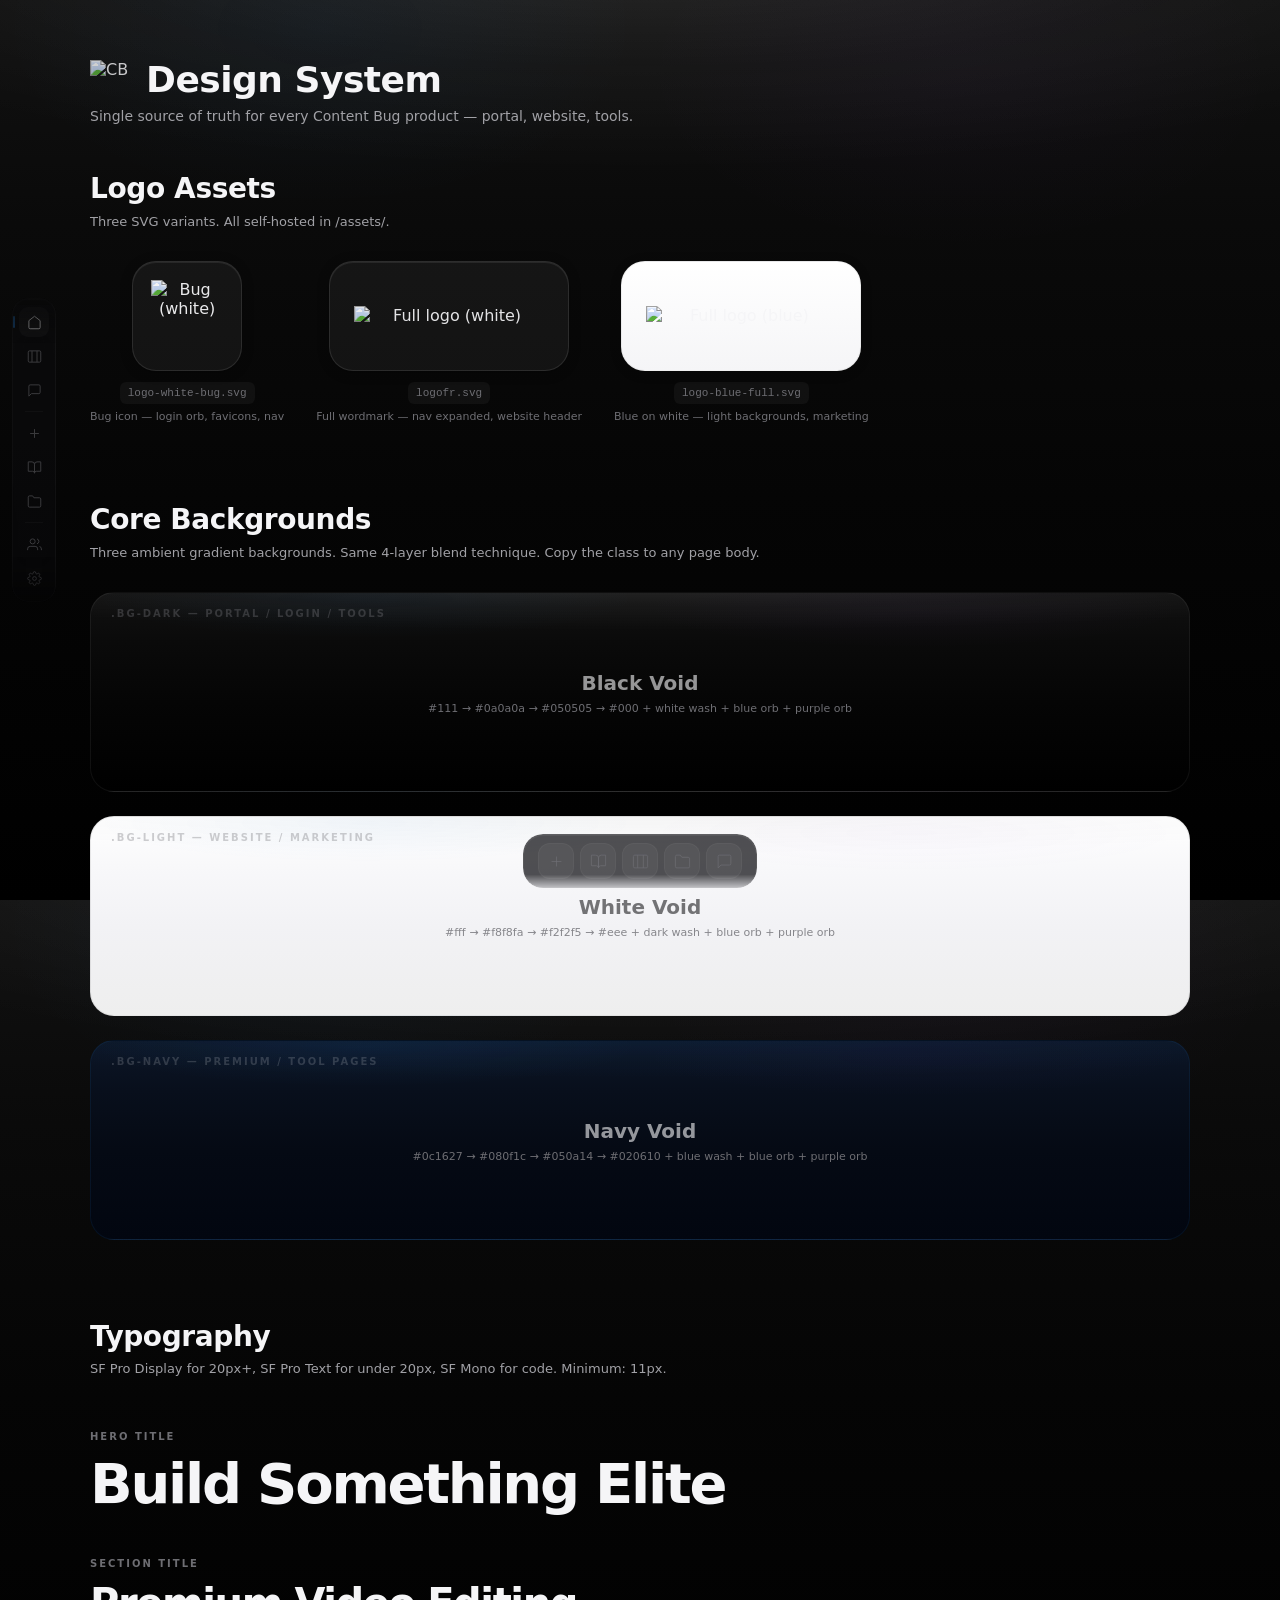
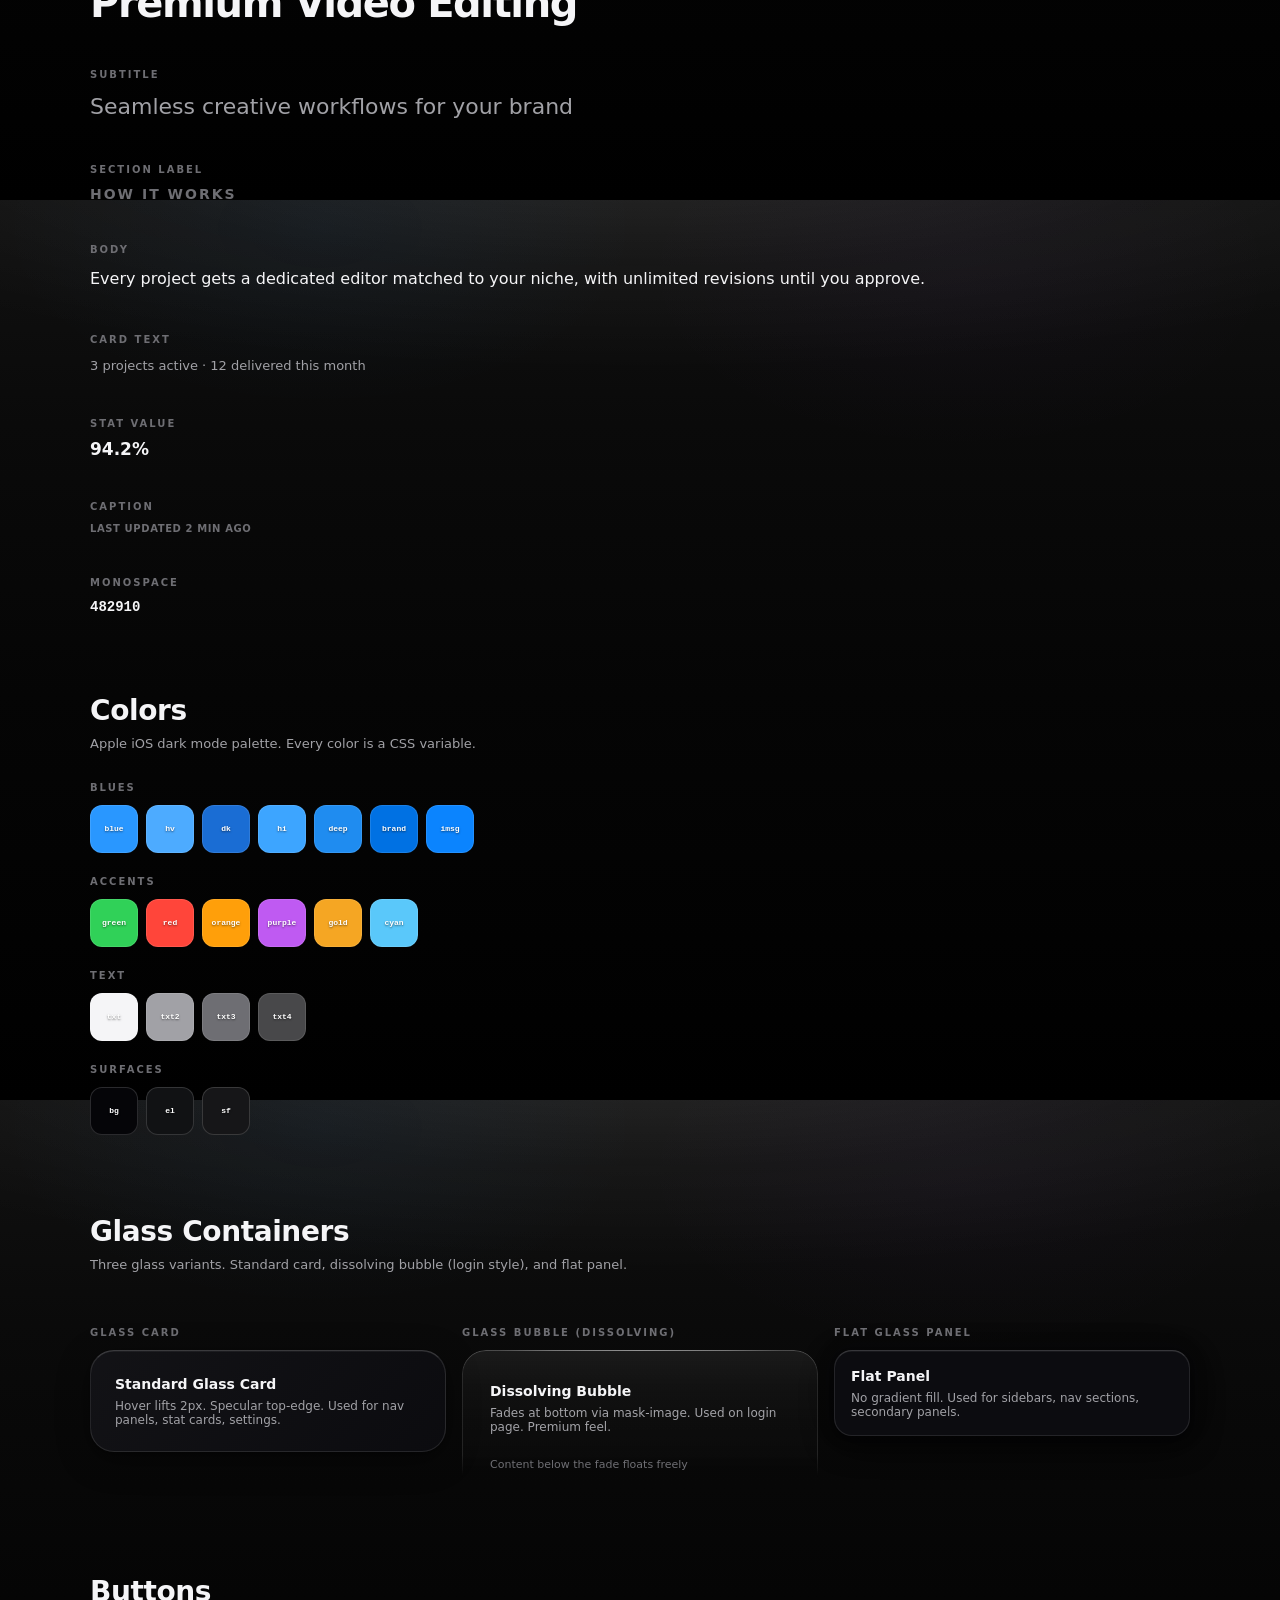
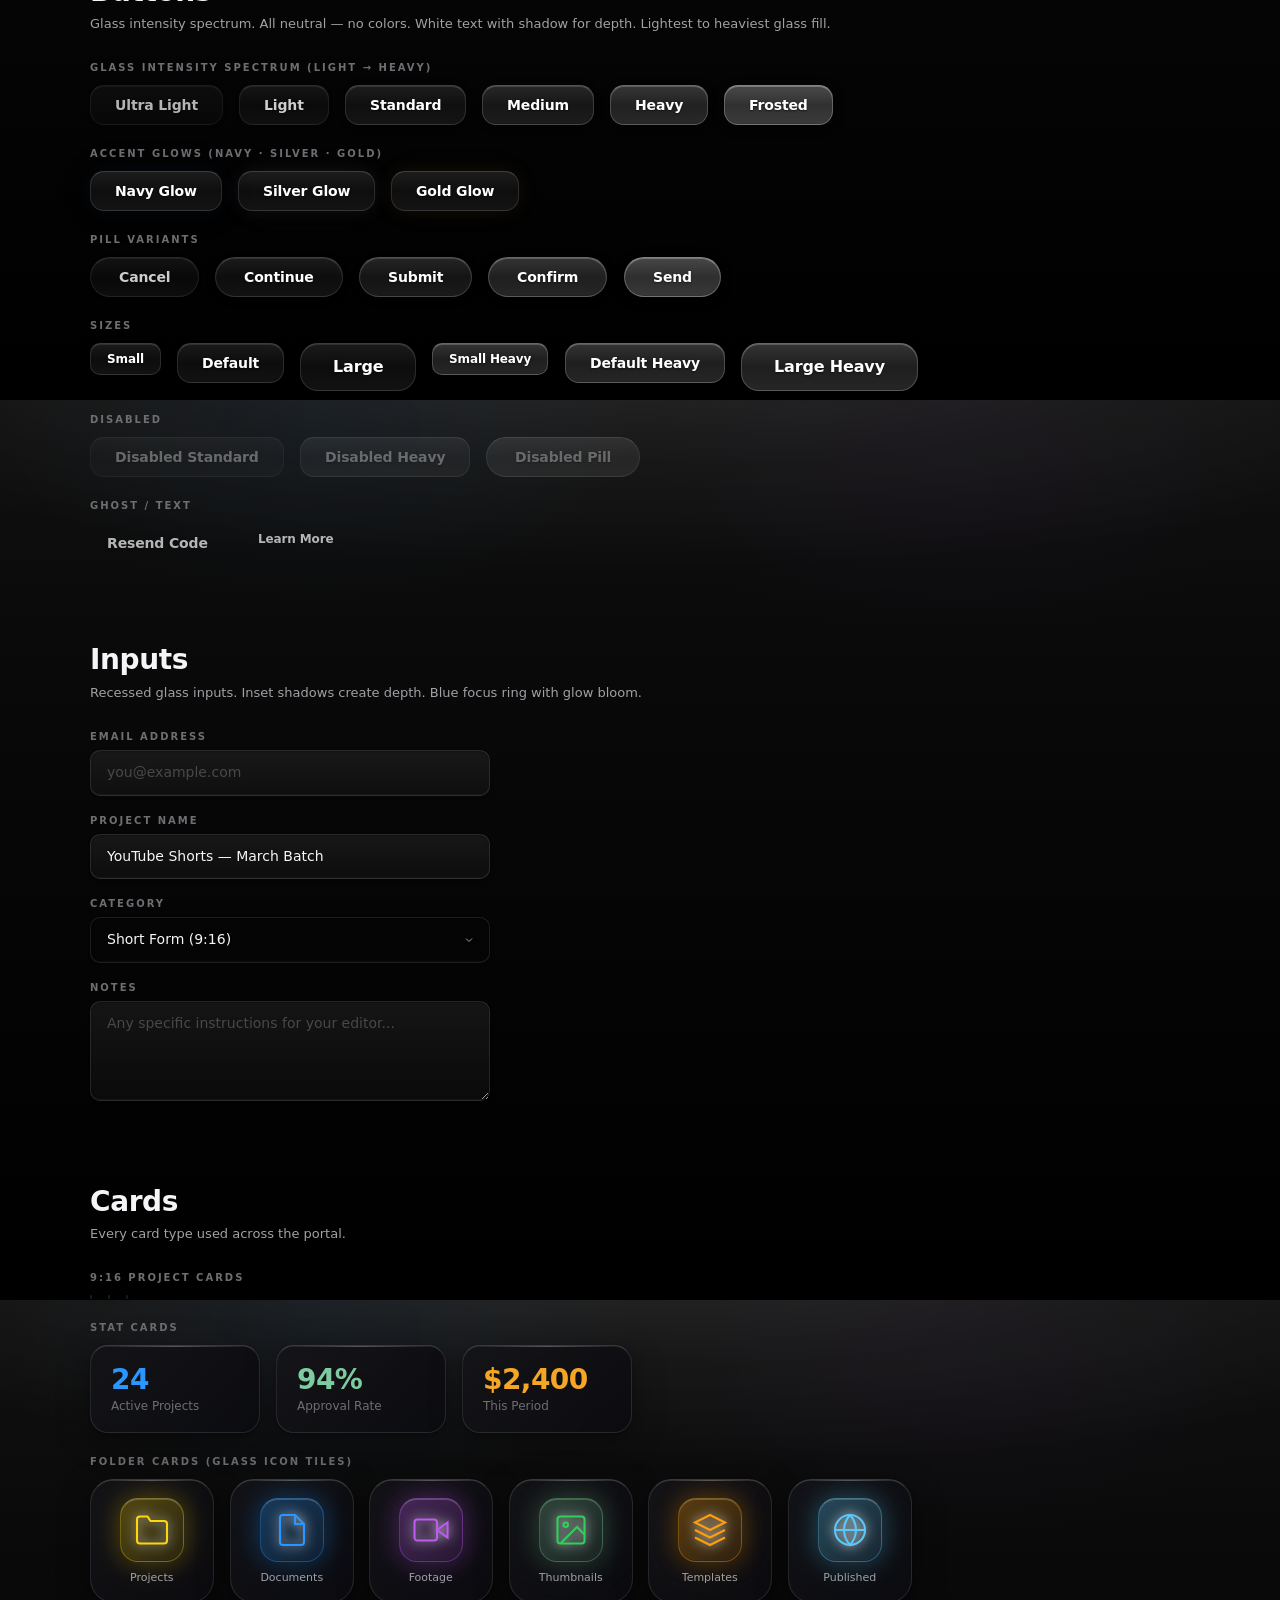
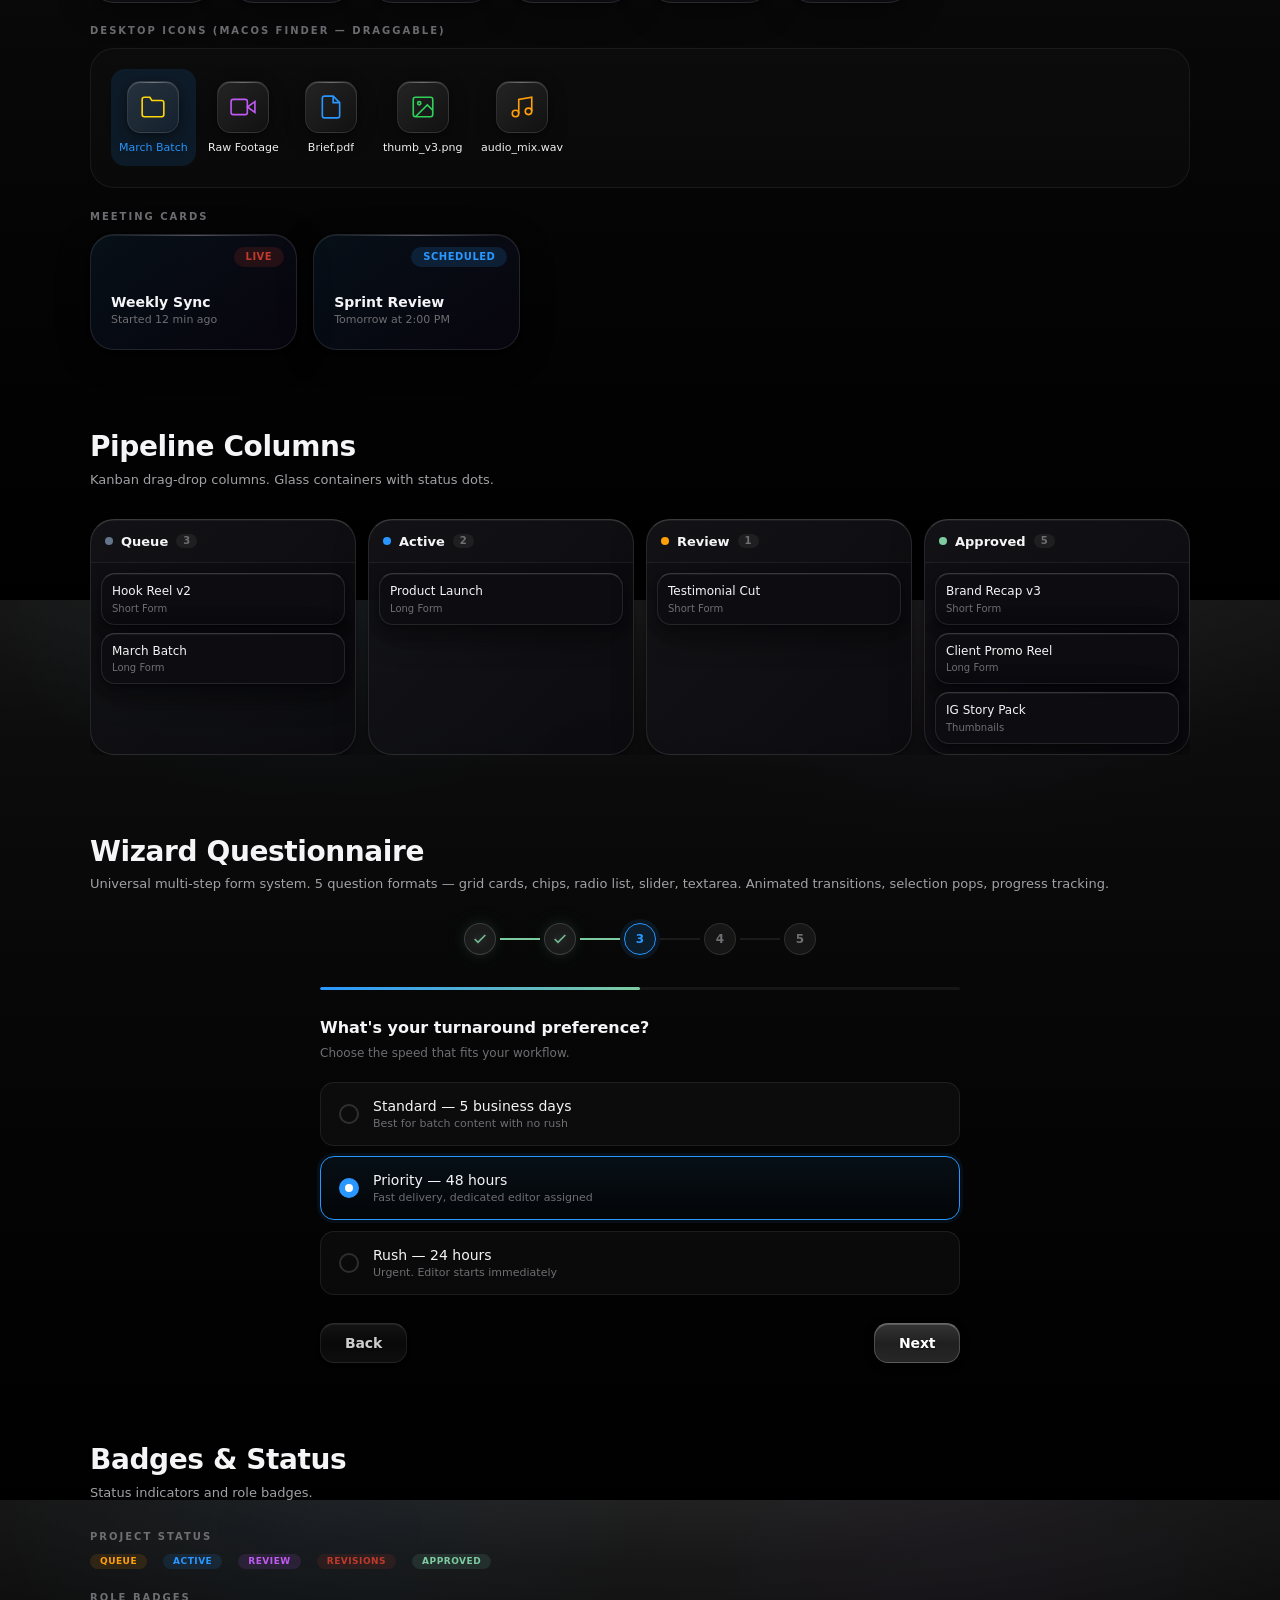
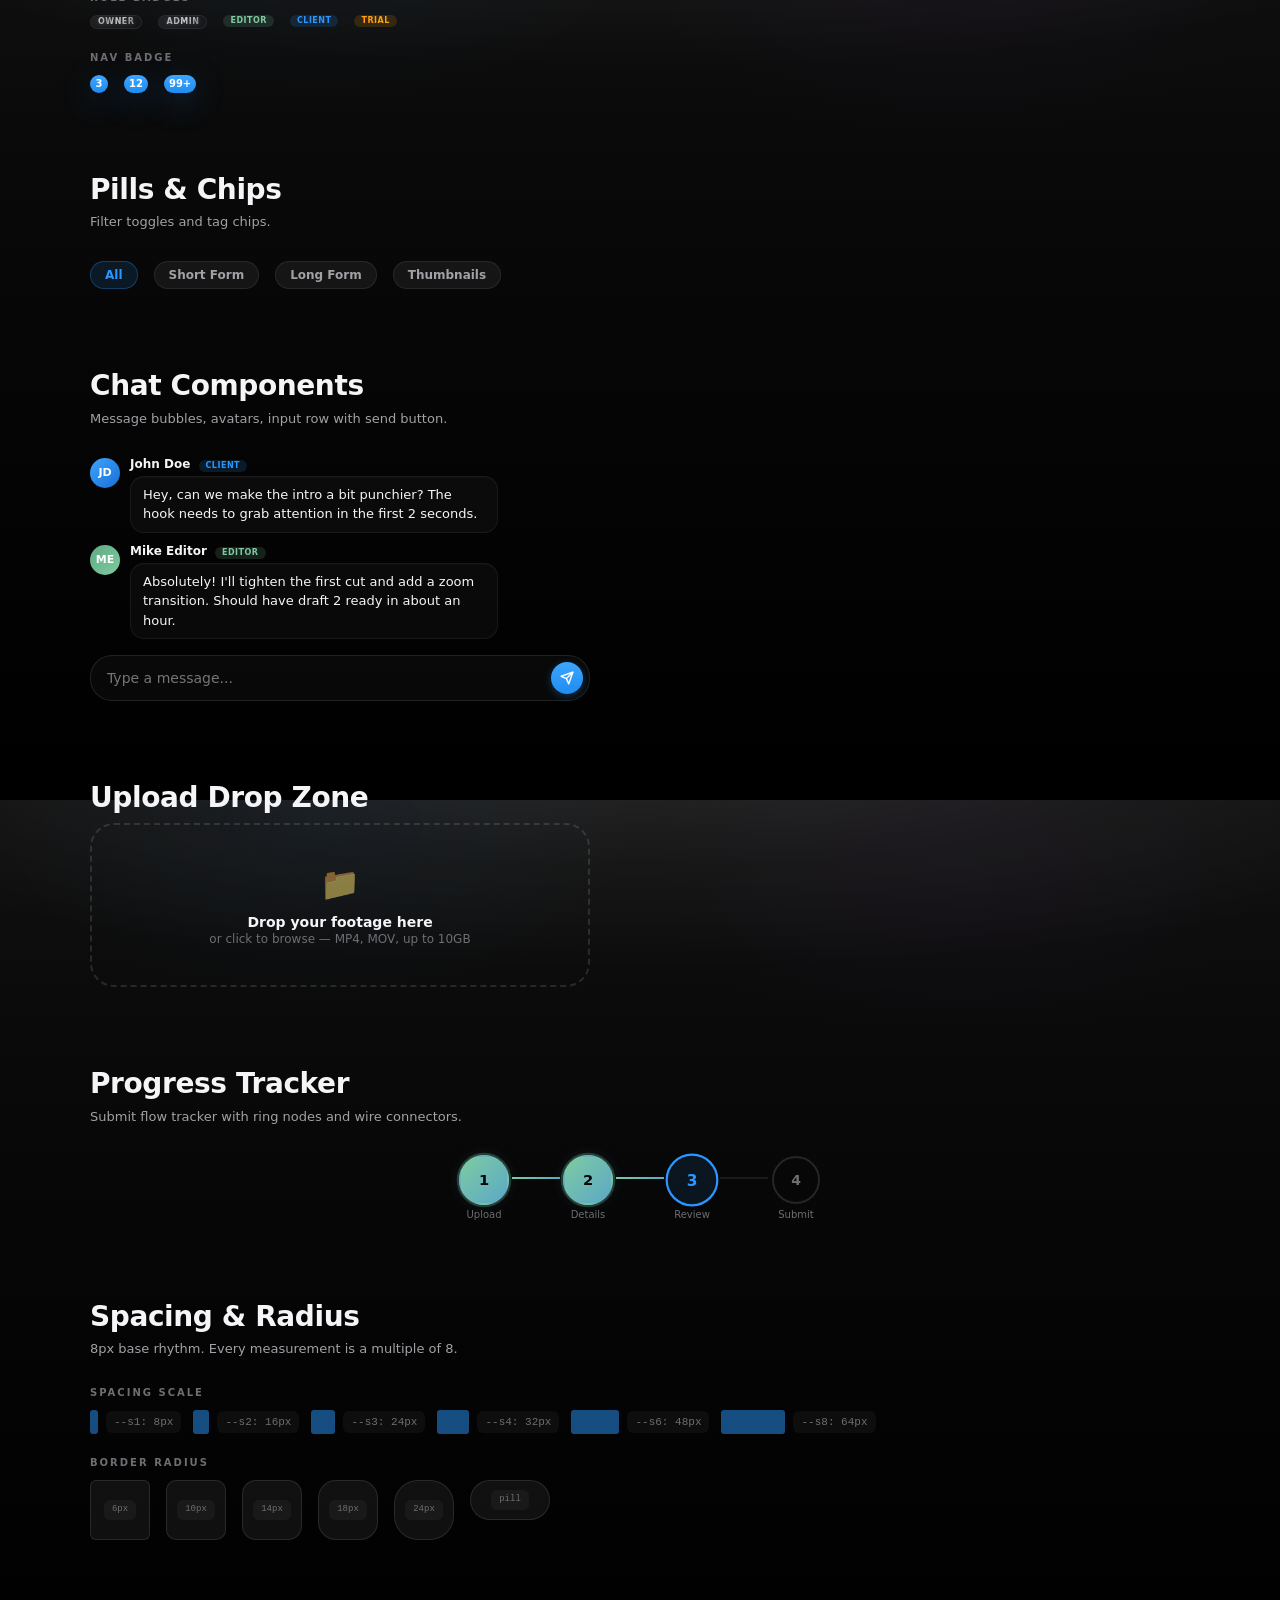
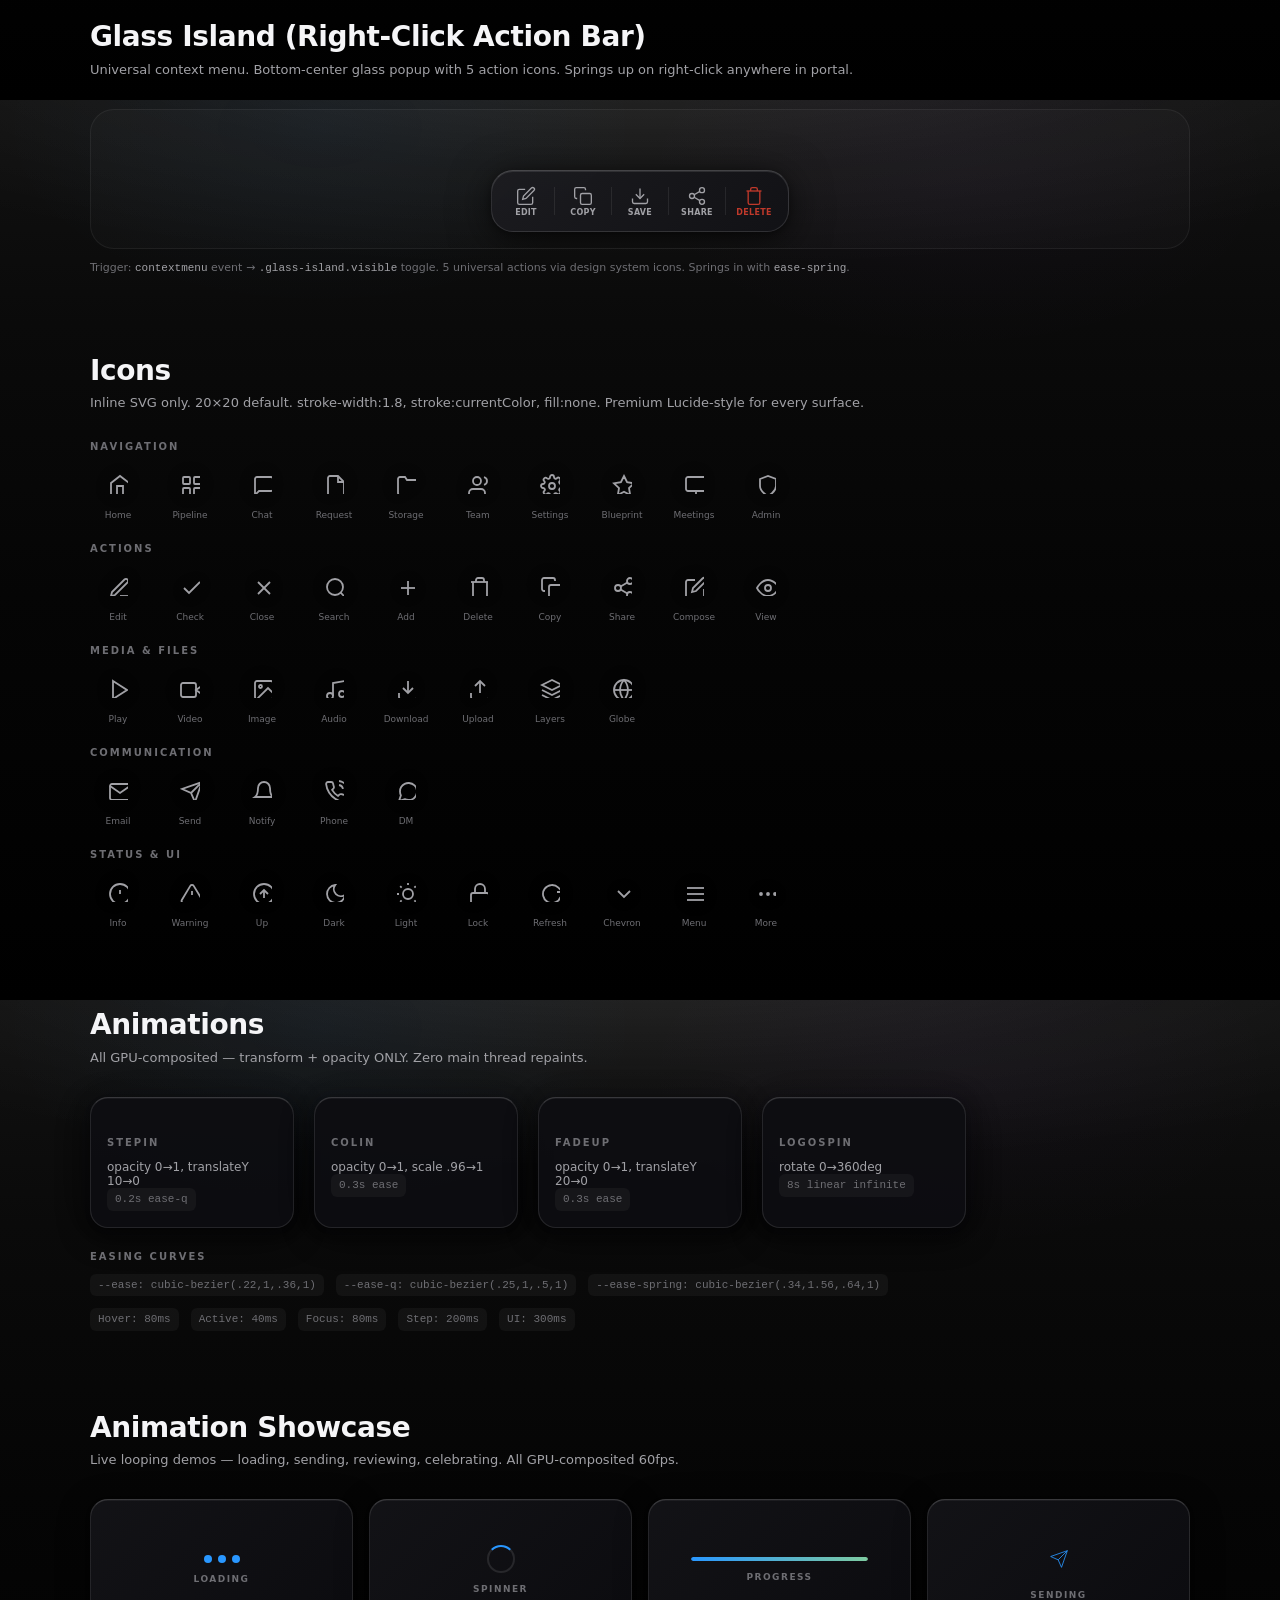
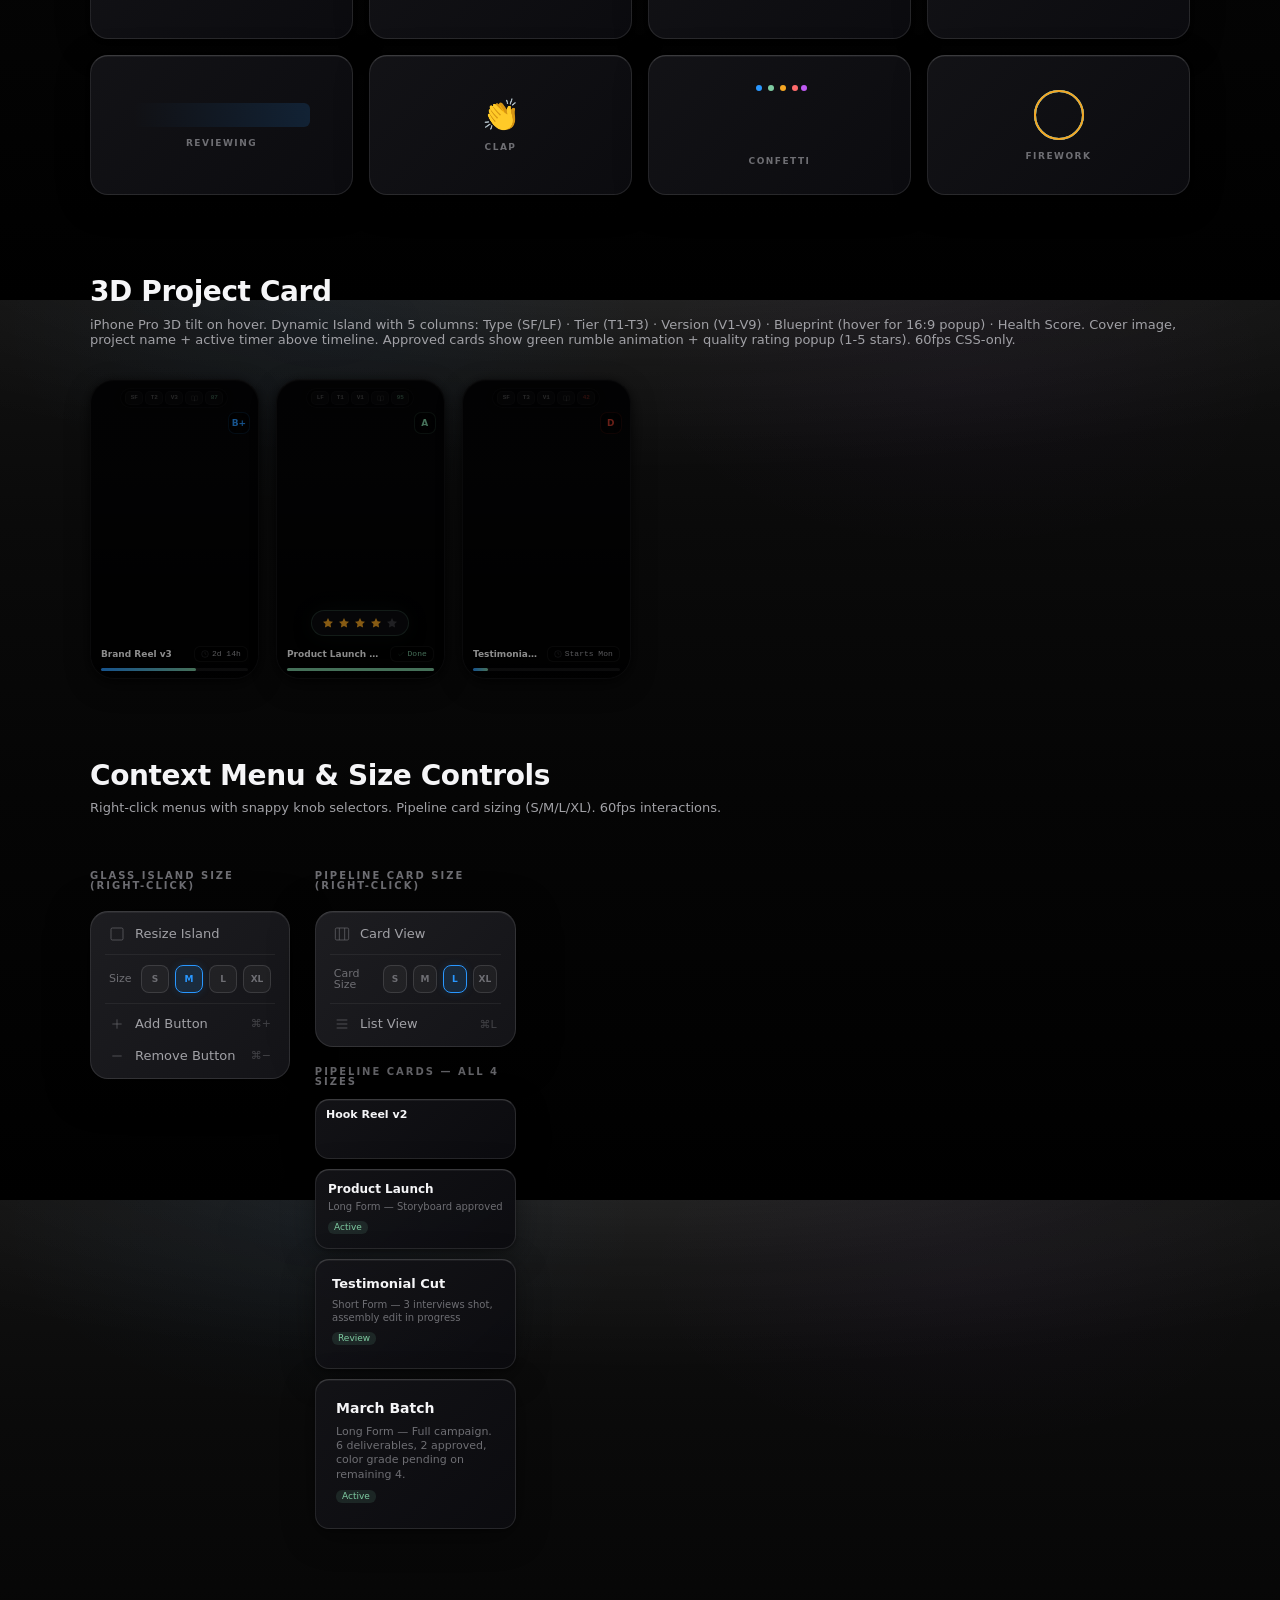
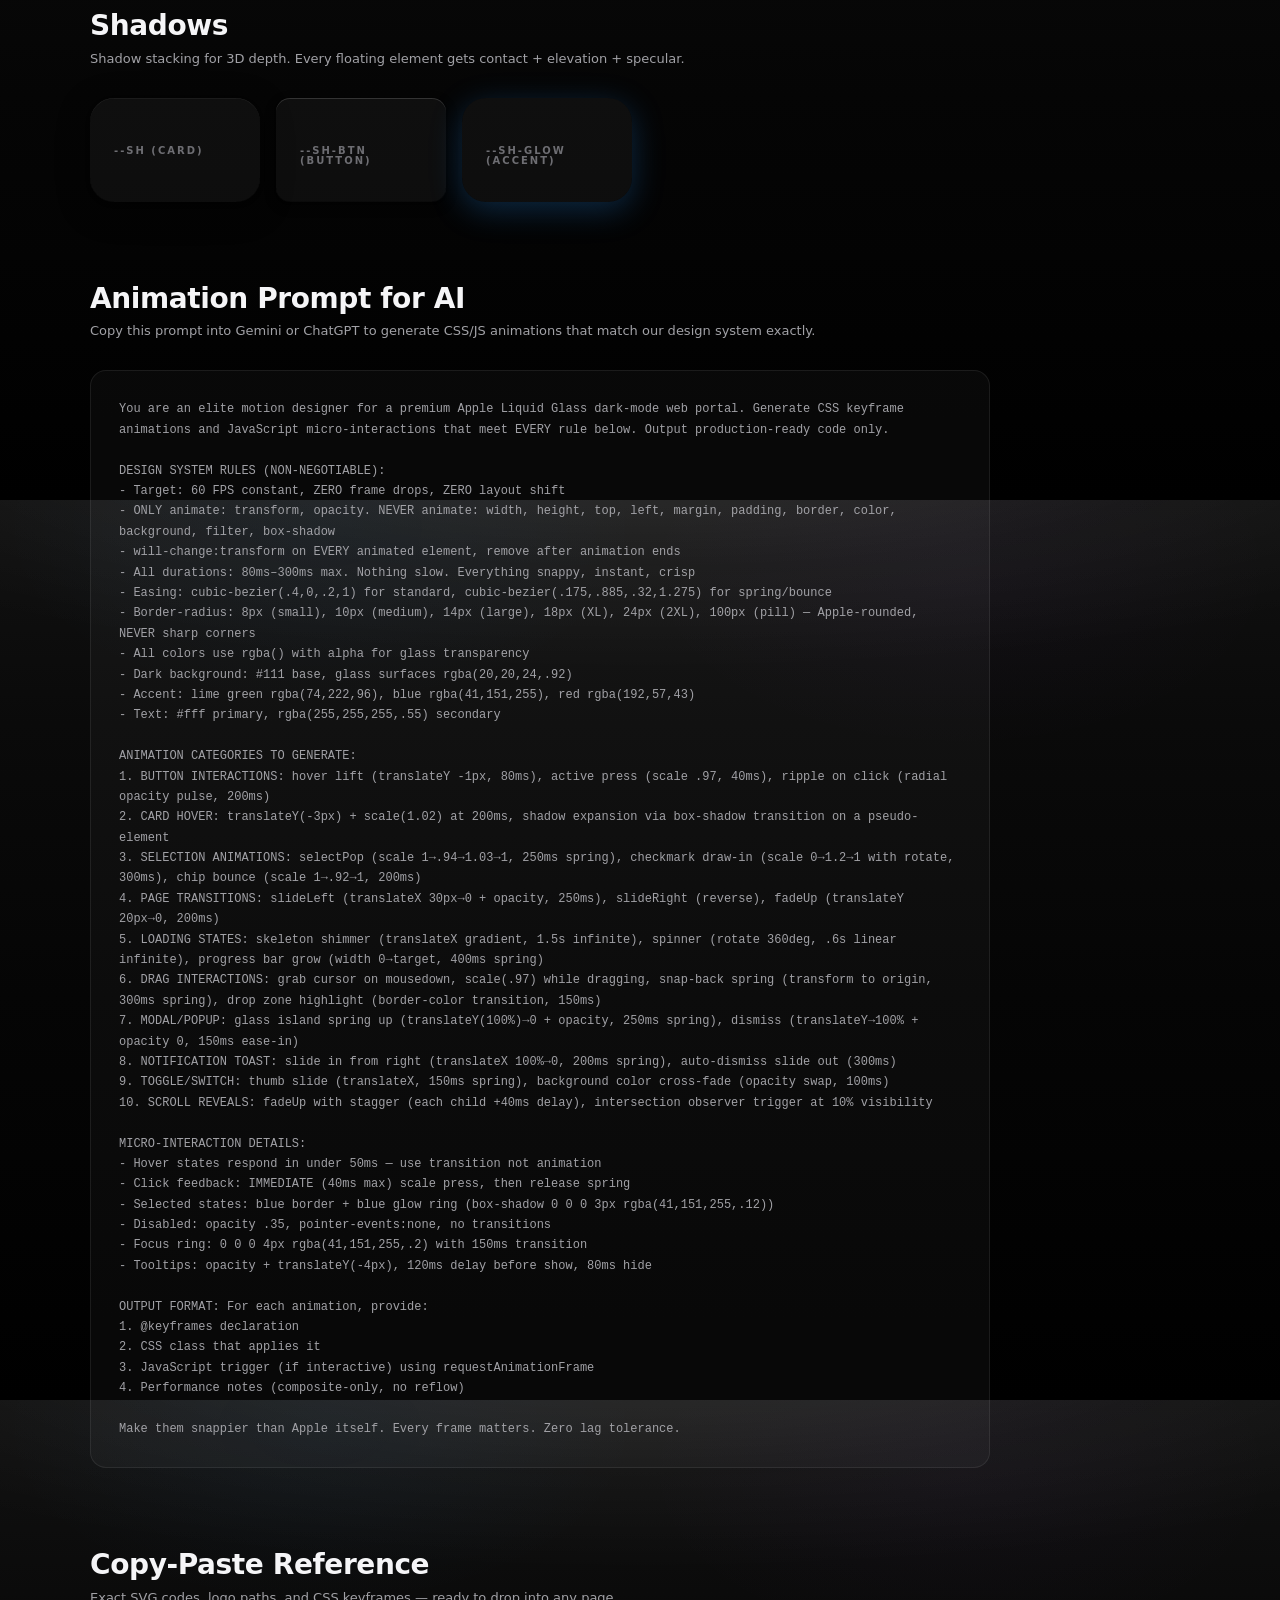
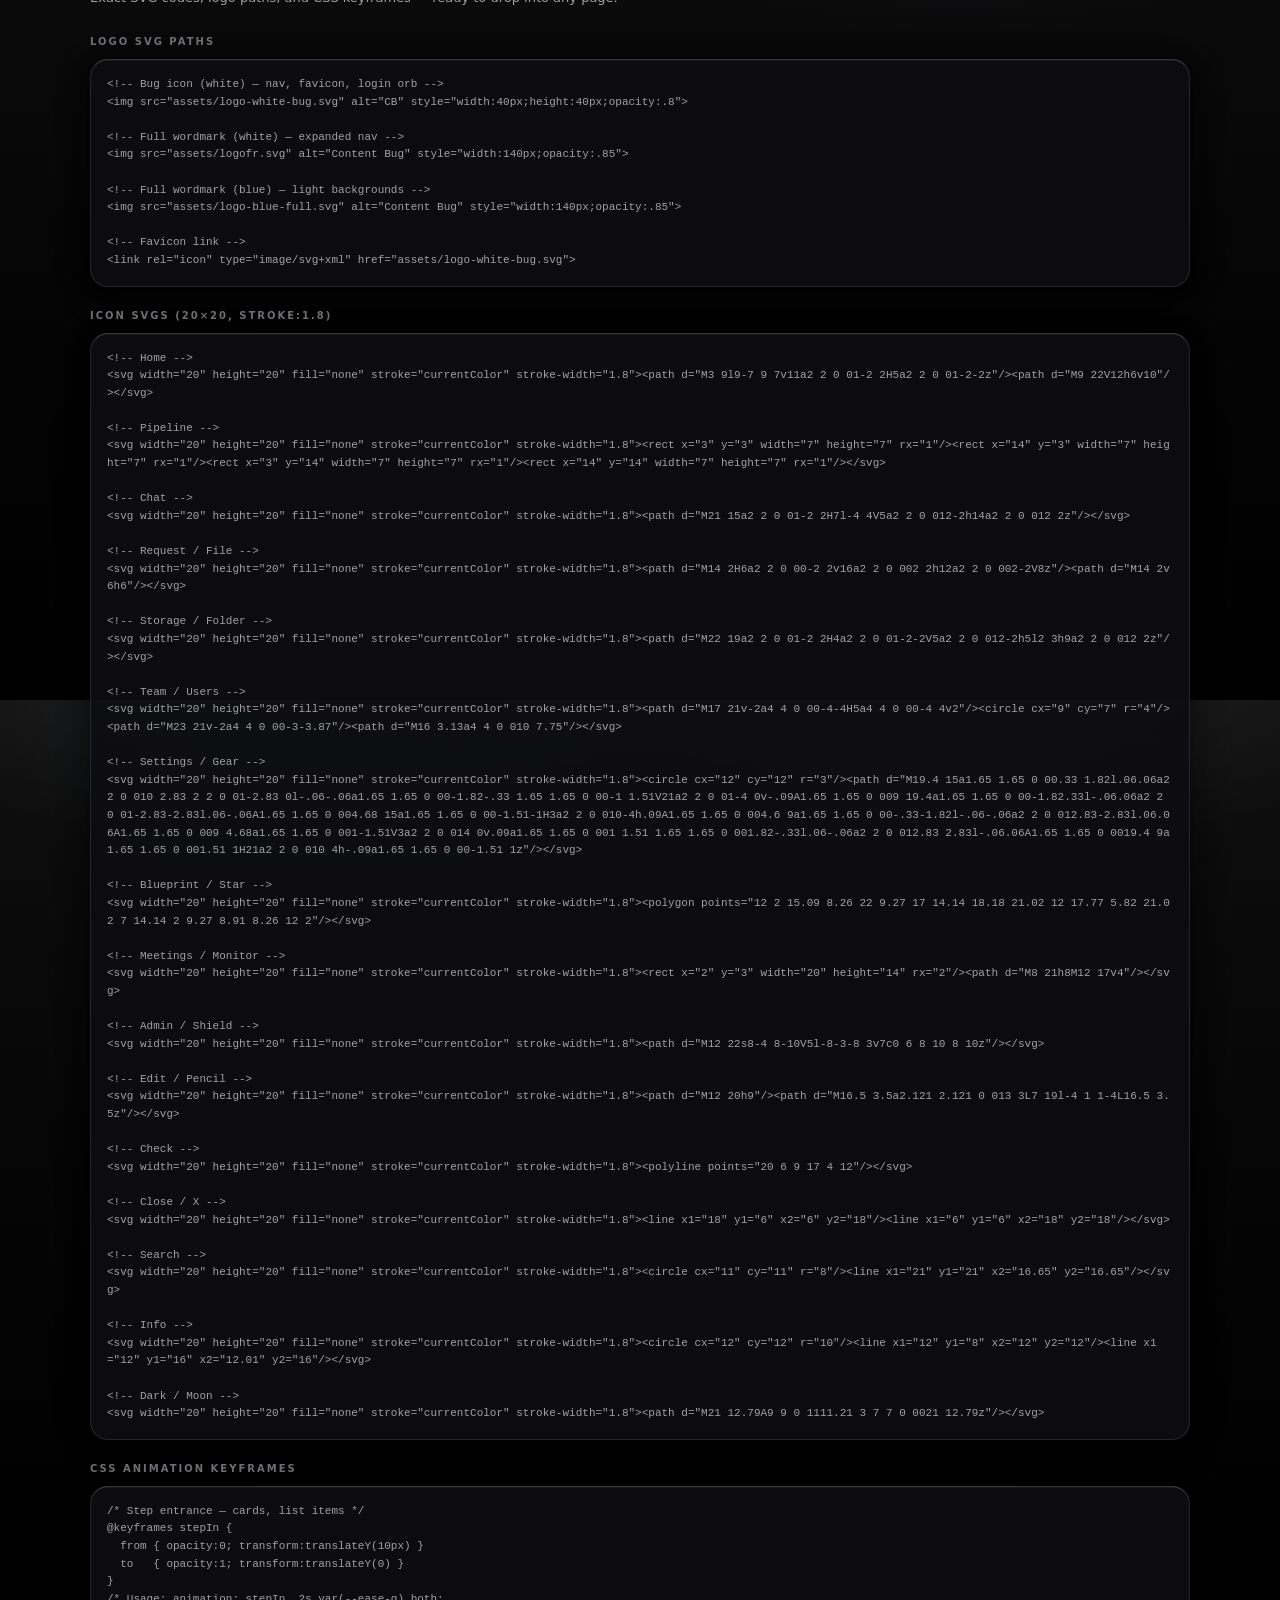
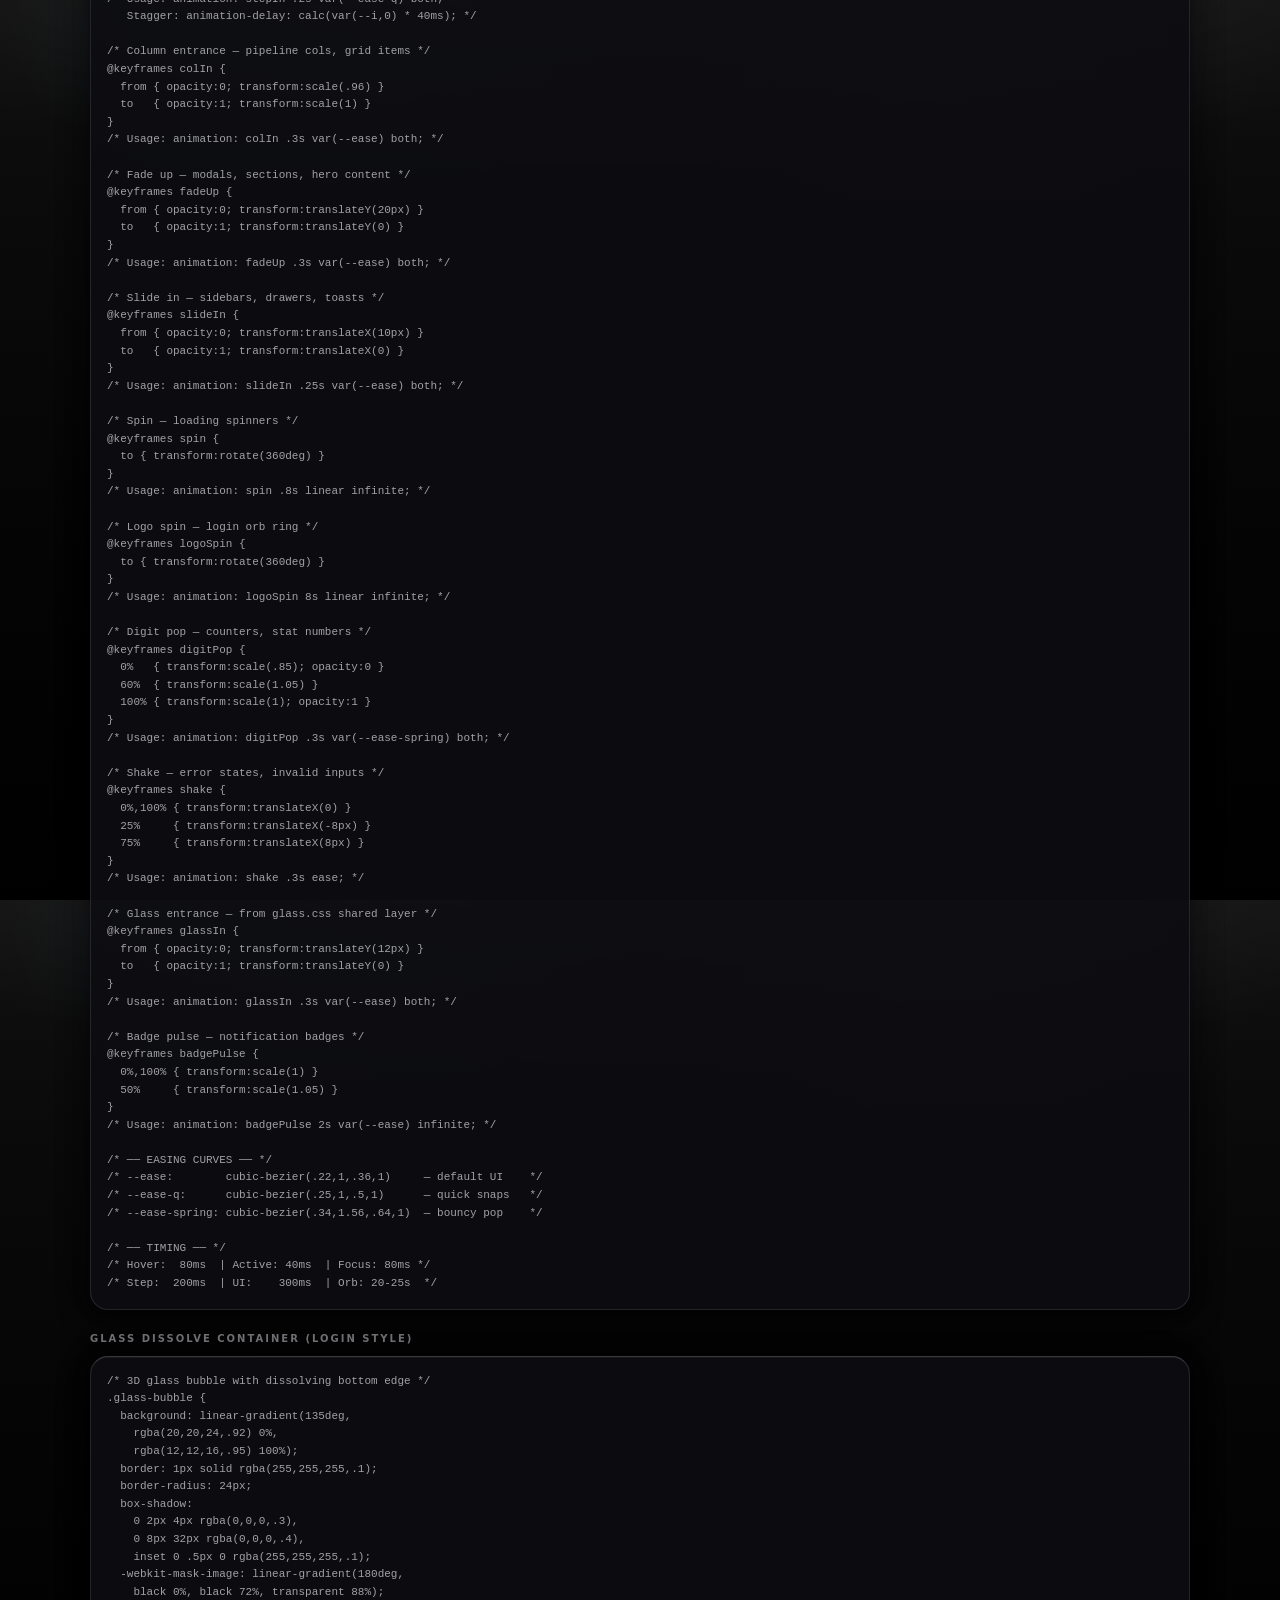
==== index.html @ f0d2e96d "Replace old docs with living HTML Design System — single source of truth - Added index.html: full 17" ====
<!DOCTYPE html>
<html lang="en">
<head>
<meta charset="UTF-8">
<meta name="viewport" content="width=device-width,initial-scale=1">
<title>Content Bug — Design System</title>
<link rel="icon" type="image/svg+xml" href="assets/logo-white-bug.svg">
<link rel="preload" href="https://cdn.jsdelivr.net/npm/sf-pro@1.0.3/font/woff2/sf-pro-display_semibold.woff2" as="font" type="font/woff2" crossorigin>
<link rel="preload" href="https://cdn.jsdelivr.net/npm/sf-pro@1.0.3/font/woff2/sf-pro-text_regular.woff2" as="font" type="font/woff2" crossorigin>
<link rel="stylesheet" href="assets/common.css">
<style>
/* ═══════════════════════════════════════════════════════════════
   CONTENT BUG DESIGN SYSTEM — SINGLE SOURCE OF TRUTH
   Every component, color, font, animation, card, button, wizard.
   DO NOT deviate from this. Copy-paste from here.
   ═══════════════════════════════════════════════════════════════ */

/* ── TOKENS ── */
:root{
  /* Backgrounds */
  --bg:#050508;--bg-el:#111214;--bg-sf:#161618;
  /* Blues */
  --blue:#2997ff;--blue-hv:#4dabff;--blue-dk:#1a6dd4;
  --blue-hi:#3da5ff;--blue-deep:#1f8cf0;--blue-brand:#0071e3;--blue-hover:#0077ed;
  --blue-glow:rgba(41,151,255,.3);--border-sel:rgba(41,151,255,.55);
  --sh-glow:0 8px 32px rgba(41,151,255,.25);
  --imsg:#0b84fe;--imsg-dk:#0066d6;
  /* Accents */
  --green:#7ecba1;--green-dk:#5faa82;--red:#c0392b;--red-lt:#d44637;
  --orange:#ff9f0a;--purple:#bf5af2;--gold:#f5a623;--gold-lt:#ffdf33;--cyan:#5ac8fa;
  /* Text */
  --txt:#f5f5f7;--txt2:#a1a1a6;--txt3:#6e6e73;--txt4:#48484a;
  /* Glass */
  --glass:linear-gradient(135deg,rgba(20,20,24,.92) 0%,rgba(12,12,16,.95) 100%);
  --glass-flat:rgba(14,14,18,.92);--glass-b:1px solid rgba(255,255,255,.1);
  --glass-bt:rgba(255,255,255,.18);
  --glass-btn:linear-gradient(180deg,rgba(255,255,255,.12) 0%,rgba(255,255,255,.04) 100%);
  /* Shadows */
  --sh:0 2px 4px rgba(0,0,0,.3),0 8px 32px rgba(0,0,0,.4),inset 0 .5px 0 rgba(255,255,255,.1);
  --sh-btn:0 1px 2px rgba(0,0,0,.4),0 4px 12px rgba(0,0,0,.3),inset 0 1px 0 rgba(255,255,255,.15),inset 0 -1px 0 rgba(0,0,0,.25);
  /* Spacing */
  --s1:8px;--s2:16px;--s3:24px;--s4:32px;--s6:48px;--s8:64px;--s10:80px;
  /* Radius */
  --r-sm:6px;--r-md:10px;--r-lg:14px;--r-xl:18px;--r-2xl:24px;--radius-pill:100px;
  /* Easing */
  --ease:cubic-bezier(.22,1,.36,1);--ease-q:cubic-bezier(.25,1,.5,1);--ease-spring:cubic-bezier(.34,1.56,.64,1);
  /* Fonts */
  --font-display:'SF Pro Display',-apple-system,BlinkMacSystemFont,system-ui,'Helvetica Neue',Arial,sans-serif;
  --font:'SF Pro Text',-apple-system,BlinkMacSystemFont,system-ui,'Helvetica Neue',Arial,sans-serif;
  --mono:'SF Mono',ui-monospace,'Fira Code',monospace;
}

/* ── RESET ── */
*,*::before,*::after{box-sizing:border-box;margin:0;padding:0}
html,body{height:100%;font-family:var(--font);color:var(--txt);-webkit-font-smoothing:antialiased;text-rendering:optimizeLegibility}

/* ═══════════════════════════════════════════════
   CORE BACKGROUNDS — 3 VARIANTS
   Copy the background: property for any page.
   Kill body::before/::after from glass.css:
     body::before,body::after{content:none!important;display:none!important}
   ═══════════════════════════════════════════════ */

/* BG-DARK: Black void with ambient light bleed (used on login page) */
.bg-dark{
  background:
    radial-gradient(ellipse 130% 45% at 50% -8%,rgba(255,255,255,.1) 0%,rgba(255,255,255,.03) 35%,transparent 60%),
    radial-gradient(ellipse 50% 40% at 25% 3%,rgba(41,151,255,.045) 0%,transparent 50%),
    radial-gradient(ellipse 50% 40% at 75% 8%,rgba(160,80,240,.03) 0%,transparent 50%),
    linear-gradient(180deg,#111 0%,#0a0a0a 25%,#050505 55%,#000 100%)}

/* BG-LIGHT: White void with ambient light bleed (for website/marketing pages) */
.bg-light{
  background:
    radial-gradient(ellipse 130% 45% at 50% -8%,rgba(0,0,0,.06) 0%,rgba(0,0,0,.02) 35%,transparent 60%),
    radial-gradient(ellipse 50% 40% at 25% 3%,rgba(41,151,255,.04) 0%,transparent 50%),
    radial-gradient(ellipse 50% 40% at 75% 8%,rgba(160,80,240,.025) 0%,transparent 50%),
    linear-gradient(180deg,#fff 0%,#f8f8fa 25%,#f2f2f5 55%,#eee 100%);
  color:#1d1d1f}

/* BG-NAVY: Dark blue/black void with ambient light bleed (for premium/tool pages) */
.bg-navy{
  background:
    radial-gradient(ellipse 130% 45% at 50% -8%,rgba(41,151,255,.08) 0%,rgba(41,151,255,.025) 35%,transparent 60%),
    radial-gradient(ellipse 50% 40% at 25% 3%,rgba(41,151,255,.06) 0%,transparent 50%),
    radial-gradient(ellipse 50% 40% at 75% 8%,rgba(100,50,200,.035) 0%,transparent 50%),
    linear-gradient(180deg,#0c1627 0%,#080f1c 25%,#050a14 55%,#020610 100%)}

/* ── LAYOUT ── */
body{margin:0;padding:0}
.sg-page{min-height:100vh;padding:60px 40px 80px}
.sg-sec{max-width:1100px;margin:0 auto 80px}
.sg-sec h2{font:700 28px/1.2 var(--font-display);letter-spacing:-.4px;margin-bottom:8px}
.sg-sec .sg-sub{font-size:13px;color:var(--txt2);margin-bottom:32px}
.sg-row{display:flex;flex-wrap:wrap;gap:16px;align-items:flex-start;margin-bottom:24px}
.sg-col{flex:1;min-width:200px}
.sg-label{font:700 10px/1 var(--font);text-transform:uppercase;letter-spacing:2px;color:var(--txt3);margin-bottom:12px;margin-top:24px;display:block}
.sg-divider{height:1px;background:rgba(255,255,255,.06);margin:40px 0}
.sg-code{font:500 11px/1.5 var(--mono);color:var(--txt3);background:rgba(255,255,255,.04);padding:3px 8px;border-radius:6px;display:inline-block}
.sg-note{font-size:11px;color:var(--txt3);margin-top:6px}
.sg-badge{display:inline-flex;align-items:center;padding:3px 10px;border-radius:100px;font:600 9px/1 var(--font);text-transform:uppercase;letter-spacing:.5px}
.sg-grid{display:grid;gap:16px}
.sg-grid.c2{grid-template-columns:repeat(auto-fill,minmax(200px,1fr))}
.sg-grid.c3{grid-template-columns:repeat(auto-fill,minmax(160px,1fr))}
.sg-grid.c4{grid-template-columns:repeat(auto-fill,minmax(120px,1fr))}

/* ── BG SECTION HEADER ── */
.sg-bg-label{position:absolute;top:16px;left:20px;font:700 10px/1 var(--font);text-transform:uppercase;letter-spacing:2px;opacity:.4}
.sg-bg-sec{position:relative;border-radius:var(--r-2xl);padding:56px 32px 32px;margin-bottom:24px;min-height:200px;overflow:hidden}

/* ═══════════════════════════════
   TYPOGRAPHY
   ═══════════════════════════════ */
.type-hero{font:600 clamp(30px,4.5vw,56px)/1.08 var(--font-display);letter-spacing:-.04em}
.type-section{font:600 clamp(24px,3.5vw,40px)/1.12 var(--font-display);letter-spacing:-.035em}
.type-sub{font:500 clamp(16px,2vw,22px)/1.35 var(--font-display)}
.type-label{font:700 14px/1 var(--font);text-transform:uppercase;letter-spacing:2px;color:var(--txt3)}
.type-body{font:400 16px/1.5 var(--font)}
.type-card{font:500 13px/1.4 var(--font)}
.type-stat{font:700 17px/1 var(--font)}
.type-caption{font:600 10px/1 var(--font);letter-spacing:.06em;text-transform:uppercase;color:var(--txt3)}
.type-mono{font:600 14px/1 var(--mono)}

/* ═══════════════════════════════
   COLOR SWATCHES
   ═══════════════════════════════ */
.swatch{width:48px;height:48px;border-radius:12px;border:1px solid rgba(255,255,255,.1);display:inline-flex;align-items:center;justify-content:center;font:600 8px/1 var(--mono);color:#fff;text-shadow:0 1px 2px rgba(0,0,0,.5)}
.swatch-row{display:flex;gap:8px;flex-wrap:wrap;margin-bottom:8px}

/* ═══════════════════════════════
   GLASS CONTAINERS
   ═══════════════════════════════ */

/* Standard glass card */
.glass-card{background:var(--glass);border:var(--glass-b);border-top-color:var(--glass-bt);
  border-radius:var(--r-2xl);padding:24px;box-shadow:var(--sh);position:relative;overflow:hidden;
  transition:transform .15s var(--ease),box-shadow .15s var(--ease);will-change:transform}
.glass-card:hover{transform:translateY(-2px);box-shadow:var(--sh),0 8px 32px rgba(41,151,255,.08),inset 0 1px 0 rgba(255,255,255,.06)}

/* Login-style dissolving glass bubble */
.glass-bubble{position:relative;padding:32px 28px 24px}
.glass-bubble::before{content:'';position:absolute;inset:0;border-radius:24px;
  background:linear-gradient(180deg,rgba(255,255,255,.07) 0%,rgba(255,255,255,.04) 25%,rgba(255,255,255,.025) 50%,rgba(255,255,255,.015) 72%,rgba(255,255,255,.006) 85%,transparent 100%);
  box-shadow:inset 0 0 0 1px rgba(255,255,255,.1),inset 0 1px 0 rgba(255,255,255,.12),0 8px 32px rgba(0,0,0,.4),0 2px 8px rgba(0,0,0,.3);
  -webkit-mask-image:linear-gradient(180deg,black 0%,black 72%,transparent 88%);
  mask-image:linear-gradient(180deg,black 0%,black 72%,transparent 88%);
  pointer-events:none}
.glass-bubble::after{content:'';position:absolute;top:0;left:10%;right:10%;height:1px;
  background:linear-gradient(90deg,transparent,rgba(255,255,255,.25) 20%,rgba(255,255,255,.4) 50%,rgba(255,255,255,.25) 80%,transparent);
  border-radius:1px;pointer-events:none}

/* Flat glass panel (no gradient, for sidebars/nav) */
.glass-flat{background:var(--glass-flat);border:var(--glass-b);border-top-color:var(--glass-bt);
  border-radius:var(--r-xl);padding:16px;box-shadow:var(--sh),0 0 24px rgba(15,30,60,.06),0 0 48px rgba(15,30,60,.03)}

/* ═══════════════════════════════
   BUTTONS — 3D GLASS SYSTEM
   ═══════════════════════════════ */
.btn{display:inline-flex;align-items:center;justify-content:center;gap:8px;
  padding:11px 24px;font:600 14px/1 var(--font);letter-spacing:-.01em;
  border-radius:var(--r-lg);border:none;cursor:pointer;min-height:40px;position:relative;
  transition:transform 80ms,box-shadow 80ms;will-change:transform}
.btn:active{transform:translateY(0) scale(.98);transition-duration:40ms}

/* ─── GLASS INTENSITY SPECTRUM ─── */
/* Glass 1 — Ultra Light (barely there) */
.btn-g1{background:linear-gradient(180deg,rgba(255,255,255,.04) 0%,rgba(255,255,255,.02) 100%);color:rgba(255,255,255,.7);
  border:1px solid rgba(255,255,255,.06);border-top-color:rgba(255,255,255,.08);
  box-shadow:inset 0 1px 0 rgba(255,255,255,.04),0 1px 4px rgba(0,0,0,.15);text-shadow:0 1px 2px rgba(0,0,0,.3)}
.btn-g1:hover{transform:translateY(-1px);background:linear-gradient(180deg,rgba(255,255,255,.06) 0%,rgba(255,255,255,.03) 100%);color:#fff}

/* Glass 2 — Light */
.btn-g2{background:linear-gradient(180deg,rgba(255,255,255,.07) 0%,rgba(255,255,255,.03) 50%,rgba(255,255,255,.05) 100%);color:rgba(255,255,255,.8);
  border:1px solid rgba(255,255,255,.08);border-top-color:rgba(255,255,255,.12);
  box-shadow:inset 0 1px 0 rgba(255,255,255,.06),0 1px 4px rgba(0,0,0,.2);text-shadow:0 1px 2px rgba(0,0,0,.4)}
.btn-g2:hover{transform:translateY(-1px);background:linear-gradient(180deg,rgba(255,255,255,.1) 0%,rgba(255,255,255,.05) 100%);color:#fff}

/* Glass 3 — Standard (default) */
.btn-g3{background:linear-gradient(180deg,rgba(255,255,255,.1) 0%,rgba(255,255,255,.05) 50%,rgba(255,255,255,.07) 100%);color:#fff;
  border:1px solid rgba(255,255,255,.12);border-top-color:rgba(255,255,255,.18);
  box-shadow:inset 0 1px 0 rgba(255,255,255,.1),inset 0 -1px 0 rgba(0,0,0,.08),0 2px 8px rgba(0,0,0,.25);
  text-shadow:0 1px 2px rgba(0,0,0,.5)}
.btn-g3:hover{transform:translateY(-1px);background:linear-gradient(180deg,rgba(255,255,255,.14) 0%,rgba(255,255,255,.07) 100%);
  box-shadow:inset 0 1px 0 rgba(255,255,255,.14),0 4px 12px rgba(0,0,0,.3)}

/* Glass 4 — Medium */
.btn-g4{background:linear-gradient(180deg,rgba(255,255,255,.14) 0%,rgba(255,255,255,.08) 50%,rgba(255,255,255,.1) 100%);color:#fff;
  border:1px solid rgba(255,255,255,.16);border-top-color:rgba(255,255,255,.24);
  box-shadow:inset 0 1px 0 rgba(255,255,255,.14),inset 0 -1px 0 rgba(0,0,0,.1),0 2px 8px rgba(0,0,0,.3);
  text-shadow:0 1px 2px rgba(0,0,0,.5)}
.btn-g4:hover{transform:translateY(-1px);background:linear-gradient(180deg,rgba(255,255,255,.18) 0%,rgba(255,255,255,.1) 100%);
  box-shadow:inset 0 1px 0 rgba(255,255,255,.18),0 4px 14px rgba(0,0,0,.35)}

/* Glass 5 — Heavy */
.btn-g5{background:linear-gradient(180deg,rgba(255,255,255,.2) 0%,rgba(255,255,255,.12) 50%,rgba(255,255,255,.15) 100%);color:#fff;
  border:1px solid rgba(255,255,255,.2);border-top-color:rgba(255,255,255,.3);
  box-shadow:inset 0 1px 0 rgba(255,255,255,.2),inset 0 -1px 0 rgba(0,0,0,.1),0 2px 10px rgba(0,0,0,.35);
  text-shadow:0 1px 2px rgba(0,0,0,.5)}
.btn-g5:hover{transform:translateY(-1px);background:linear-gradient(180deg,rgba(255,255,255,.26) 0%,rgba(255,255,255,.16) 100%);
  box-shadow:inset 0 1px 0 rgba(255,255,255,.24),0 4px 16px rgba(0,0,0,.4)}

/* Glass 6 — Frosted (most visible) */
.btn-g6{background:linear-gradient(180deg,rgba(255,255,255,.28) 0%,rgba(255,255,255,.18) 50%,rgba(255,255,255,.22) 100%);color:#fff;
  border:1px solid rgba(255,255,255,.25);border-top-color:rgba(255,255,255,.38);
  box-shadow:inset 0 1px 0 rgba(255,255,255,.25),inset 0 -1px 0 rgba(0,0,0,.1),0 2px 12px rgba(0,0,0,.4);
  text-shadow:0 1px 2px rgba(0,0,0,.5)}
.btn-g6:hover{transform:translateY(-1px);background:linear-gradient(180deg,rgba(255,255,255,.34) 0%,rgba(255,255,255,.22) 100%);
  box-shadow:inset 0 1px 0 rgba(255,255,255,.3),0 6px 20px rgba(0,0,0,.45)}

/* ─── SUBTLE ACCENT GLOWS (behind buttons/cards) ─── */
/* Navy glow — dark subtle blue behind element */
.glow-navy{box-shadow:0 0 20px rgba(15,30,60,.2),0 0 40px rgba(15,30,60,.08)}
.glow-navy:hover{box-shadow:0 0 24px rgba(15,30,60,.25),0 0 48px rgba(15,30,60,.1)}
/* Silver glow — cool metallic behind element */
.glow-silver{box-shadow:0 0 18px rgba(180,180,200,.08),0 0 36px rgba(180,180,200,.04)}
.glow-silver:hover{box-shadow:0 0 22px rgba(180,180,200,.12),0 0 44px rgba(180,180,200,.06)}
/* Gold glow — warm subtle behind element */
.glow-gold{box-shadow:0 0 18px rgba(200,160,60,.08),0 0 36px rgba(200,160,60,.04)}
.glow-gold:hover{box-shadow:0 0 22px rgba(200,160,60,.12),0 0 44px rgba(200,160,60,.06)}

/* Ghost/text — no fill */
.btn-ghost{background:none;color:rgba(255,255,255,.7);padding:8px 16px;border-radius:var(--r-md);
  border:1px solid transparent;text-shadow:0 1px 2px rgba(0,0,0,.3);transition:all .08s var(--ease)}
.btn-ghost:hover{background:rgba(255,255,255,.04);color:#fff;border-color:rgba(255,255,255,.06)}

/* Pill button */
.btn-pill{border-radius:var(--radius-pill);padding:11px 28px}

/* Disabled state */
.btn:disabled,.btn[disabled]{opacity:.35;cursor:not-allowed;transform:none!important;box-shadow:none!important}

/* Button sizes */
.btn-sm{padding:7px 16px;font-size:12px;min-height:32px;border-radius:var(--r-md)}
.btn-lg{padding:14px 32px;font-size:16px;min-height:48px;border-radius:var(--r-xl)}

/* ═══════════════════════════════
   INPUTS — RECESSED GLASS
   ═══════════════════════════════ */
.input{width:100%;padding:12px 16px;font:400 14px/1.4 var(--font);color:var(--txt);
  background:linear-gradient(180deg,rgba(255,255,255,.07) 0%,rgba(255,255,255,.035) 100%);
  border:1px solid rgba(255,255,255,.1);border-radius:var(--r-md);
  box-shadow:inset 0 1px 2px rgba(0,0,0,.25),inset 0 -1px 0 rgba(255,255,255,.04),0 1px 3px rgba(0,0,0,.15);
  outline:none;transition:border-color 80ms,box-shadow 80ms}
.input::placeholder{color:var(--txt4)}
.input:focus{border-color:rgba(41,151,255,.5);box-shadow:inset 0 1px 2px rgba(0,0,0,.2),0 0 0 3px rgba(41,151,255,.12),0 0 16px rgba(41,151,255,.06)}

.input-label{display:block;font:700 10px/1 var(--font);text-transform:uppercase;letter-spacing:2px;color:var(--txt3);margin-bottom:8px}

/* Textarea */
.textarea{min-height:100px;resize:vertical}

/* Select */
.select{appearance:none;background-image:url("data:image/svg+xml,%3Csvg xmlns='http://www.w3.org/2000/svg' width='12' height='12' viewBox='0 0 24 24' fill='none' stroke='%23a1a1a6' stroke-width='2'%3E%3Cpolyline points='6 9 12 15 18 9'/%3E%3C/svg%3E");
  background-repeat:no-repeat;background-position:right 14px center;padding-right:36px}

/* ═══════════════════════════════
   CARDS — PORTAL COMPONENTS
   ═══════════════════════════════ */

/* 9:16 Project Card */
.card-916{position:relative;aspect-ratio:9/16;max-height:220px;border-radius:var(--r-2xl);overflow:hidden;
  background:var(--bg-el);border:var(--glass-b);box-shadow:var(--sh);cursor:pointer;
  transition:transform .14s var(--ease),box-shadow .14s var(--ease);will-change:transform}
.card-916:hover{transform:translateY(-3px)}
.card-916 .card-overlay{position:absolute;inset:0;background:linear-gradient(0deg,rgba(0,0,0,.85) 0%,transparent 50%);
  display:flex;flex-direction:column;justify-content:flex-end;padding:14px}
.card-916 .card-title{font:600 13px/1.3 var(--font);color:var(--txt)}
.card-916 .card-meta{font:500 10px/1 var(--font);color:var(--txt3);margin-top:4px}

/* Pipeline Column */
.pipeline-col{flex:1;min-width:200px;background:var(--glass);border:var(--glass-b);border-top-color:var(--glass-bt);
  border-radius:var(--r-2xl);box-shadow:var(--sh),0 0 20px rgba(15,30,60,.05);display:flex;flex-direction:column;animation:colIn .3s var(--ease) both}
.pipeline-col .col-hdr{padding:14px;border-bottom:1px solid rgba(255,255,255,.06);display:flex;align-items:center;gap:8px}
.pipeline-col .col-hdr .col-dot{width:8px;height:8px;border-radius:50%}
.pipeline-col .col-hdr .col-title{font:600 13px/1 var(--font)}
.pipeline-col .col-hdr .col-count{font:700 10px/1 var(--font);color:var(--txt3);background:rgba(255,255,255,.06);padding:2px 7px;border-radius:100px}
.pipeline-col .col-body{flex:1;padding:10px;min-height:100px;overflow-y:auto;display:flex;flex-direction:column;gap:8px}

/* Stat Card */
.stat-card{background:var(--glass);border:var(--glass-b);border-top-color:var(--glass-bt);
  border-radius:var(--r-xl);padding:20px;box-shadow:var(--sh),0 0 20px rgba(180,180,200,.04);position:relative;overflow:hidden}
.stat-card .stat-value{font:700 28px/1 var(--font-display);letter-spacing:-.02em}
.stat-card .stat-label{font:500 12px/1 var(--font);color:var(--txt3);margin-top:6px}

/* Folder Card — glass icon tile with label */
.folder-card{width:100%;aspect-ratio:1;border-radius:var(--r-2xl);overflow:hidden;
  background:var(--glass);border:var(--glass-b);border-top-color:var(--glass-bt);box-shadow:var(--sh);
  position:relative;cursor:pointer;display:flex;flex-direction:column;align-items:center;justify-content:center;gap:10px;
  transition:transform .12s var(--ease),box-shadow .12s var(--ease);will-change:transform}
.folder-card:hover{transform:translateY(-3px) scale(1.02);box-shadow:var(--sh),0 8px 24px rgba(0,0,0,.3)}
.folder-card .folder-icon{
  width:64px;height:64px;border-radius:18px;display:flex;align-items:center;justify-content:center;
  border:1px solid rgba(255,255,255,.12);position:relative;
  transition:transform .1s var(--ease),box-shadow .1s var(--ease);will-change:transform}
.folder-card .folder-icon svg{width:36px;height:36px;stroke-width:1.4;position:relative;z-index:1;filter:drop-shadow(0 0 6px currentColor)}
.folder-card:hover .folder-icon{transform:scale(1.08)}
/* Colored glass icon variants */
.fi-gold{background:linear-gradient(135deg,rgba(255,214,10,.28) 0%,rgba(255,214,10,.12) 100%);
  border-color:rgba(255,214,10,.3)!important;border-top-color:rgba(255,235,120,.35)!important;
  box-shadow:0 0 24px rgba(255,214,10,.25),0 0 48px rgba(255,214,10,.1),0 2px 8px rgba(0,0,0,.3),inset 0 1px 0 rgba(255,255,255,.18),inset 0 -1px 0 rgba(0,0,0,.12)}
.fi-blue{background:linear-gradient(135deg,rgba(41,151,255,.3) 0%,rgba(41,151,255,.14) 100%);
  border-color:rgba(41,151,255,.32)!important;border-top-color:rgba(100,180,255,.38)!important;
  box-shadow:0 0 24px rgba(41,151,255,.28),0 0 48px rgba(41,151,255,.12),0 2px 8px rgba(0,0,0,.3),inset 0 1px 0 rgba(255,255,255,.18),inset 0 -1px 0 rgba(0,0,0,.12)}
.fi-purple{background:linear-gradient(135deg,rgba(191,90,242,.3) 0%,rgba(191,90,242,.14) 100%);
  border-color:rgba(191,90,242,.32)!important;border-top-color:rgba(220,150,255,.35)!important;
  box-shadow:0 0 24px rgba(191,90,242,.28),0 0 48px rgba(191,90,242,.12),0 2px 8px rgba(0,0,0,.3),inset 0 1px 0 rgba(255,255,255,.18),inset 0 -1px 0 rgba(0,0,0,.12)}
.fi-green{background:linear-gradient(135deg,rgba(126,203,161,.28) 0%,rgba(126,203,161,.12) 100%);
  border-color:rgba(126,203,161,.3)!important;border-top-color:rgba(120,240,140,.32)!important;
  box-shadow:0 0 24px rgba(126,203,161,.25),0 0 48px rgba(126,203,161,.1),0 2px 8px rgba(0,0,0,.3),inset 0 1px 0 rgba(255,255,255,.18),inset 0 -1px 0 rgba(0,0,0,.12)}
.fi-orange{background:linear-gradient(135deg,rgba(255,159,10,.3) 0%,rgba(255,159,10,.14) 100%);
  border-color:rgba(255,159,10,.32)!important;border-top-color:rgba(255,200,80,.35)!important;
  box-shadow:0 0 24px rgba(255,159,10,.28),0 0 48px rgba(255,159,10,.12),0 2px 8px rgba(0,0,0,.3),inset 0 1px 0 rgba(255,255,255,.18),inset 0 -1px 0 rgba(0,0,0,.12)}
.fi-cyan{background:linear-gradient(135deg,rgba(90,200,250,.3) 0%,rgba(90,200,250,.14) 100%);
  border-color:rgba(90,200,250,.32)!important;border-top-color:rgba(150,225,255,.38)!important;
  box-shadow:0 0 24px rgba(90,200,250,.28),0 0 48px rgba(90,200,250,.12),0 2px 8px rgba(0,0,0,.3),inset 0 1px 0 rgba(255,255,255,.18),inset 0 -1px 0 rgba(0,0,0,.12)}
.folder-card:hover .fi-gold{box-shadow:0 0 32px rgba(255,214,10,.4),0 0 64px rgba(255,214,10,.15),0 4px 12px rgba(0,0,0,.3),inset 0 1px 0 rgba(255,255,255,.2)}
.folder-card:hover .fi-blue{box-shadow:0 0 32px rgba(41,151,255,.4),0 0 64px rgba(41,151,255,.15),0 4px 12px rgba(0,0,0,.3),inset 0 1px 0 rgba(255,255,255,.2)}
.folder-card:hover .fi-purple{box-shadow:0 0 32px rgba(191,90,242,.4),0 0 64px rgba(191,90,242,.15),0 4px 12px rgba(0,0,0,.3),inset 0 1px 0 rgba(255,255,255,.2)}
.folder-card:hover .fi-green{box-shadow:0 0 32px rgba(126,203,161,.4),0 0 64px rgba(126,203,161,.15),0 4px 12px rgba(0,0,0,.3),inset 0 1px 0 rgba(255,255,255,.2)}
.folder-card:hover .fi-orange{box-shadow:0 0 32px rgba(255,159,10,.4),0 0 64px rgba(255,159,10,.15),0 4px 12px rgba(0,0,0,.3),inset 0 1px 0 rgba(255,255,255,.2)}
.folder-card:hover .fi-cyan{box-shadow:0 0 32px rgba(90,200,250,.4),0 0 64px rgba(90,200,250,.15),0 4px 12px rgba(0,0,0,.3),inset 0 1px 0 rgba(255,255,255,.2)}
.folder-card .folder-label{font:500 11px/1 var(--font);color:var(--txt2);text-align:center;max-width:90%;overflow:hidden;text-overflow:ellipsis;white-space:nowrap}

/* Desktop Icon — macOS Finder style draggable */
.desktop-icon{display:flex;flex-direction:column;align-items:center;gap:8px;padding:12px 8px;
  border-radius:var(--r-lg);cursor:grab;transition:transform .1s var(--ease),background .08s;will-change:transform;
  user-select:none;-webkit-user-select:none;min-width:80px;max-width:96px}
.desktop-icon:hover{background:rgba(255,255,255,.06)}
.desktop-icon:active{transform:scale(.95);cursor:grabbing}
.desktop-icon.selected{background:rgba(41,151,255,.12);border-radius:var(--r-lg)}
.desktop-icon .di-icon{width:52px;height:52px;border-radius:14px;display:flex;align-items:center;justify-content:center;
  background:linear-gradient(135deg,rgba(255,255,255,.1) 0%,rgba(255,255,255,.03) 100%);
  border:1px solid rgba(255,255,255,.1);
  box-shadow:0 2px 8px rgba(0,0,0,.35),0 6px 20px rgba(0,0,0,.25),inset 0 1px 0 rgba(255,255,255,.15),inset 0 -1px 0 rgba(0,0,0,.15);
  transition:transform .1s var(--ease),box-shadow .1s var(--ease);will-change:transform}
.desktop-icon .di-icon svg{width:26px;height:26px;stroke-width:1.5}
.desktop-icon:hover .di-icon{transform:translateY(-2px);box-shadow:0 4px 12px rgba(0,0,0,.4),0 10px 28px rgba(0,0,0,.3),inset 0 1px 0 rgba(255,255,255,.18)}
.desktop-icon .di-label{font:500 11px/1.2 var(--font);color:var(--txt);text-align:center;max-width:90px;overflow:hidden;text-overflow:ellipsis;white-space:nowrap}
.desktop-icon.selected .di-label{color:var(--blue)}

/* Glass Island — universal right-click popup */
.glass-island{position:fixed;bottom:24px;left:50%;transform:translateX(-50%) translateY(100%);
  display:flex;align-items:center;gap:4px;padding:8px 12px;
  background:linear-gradient(135deg,rgba(28,28,32,.96) 0%,rgba(18,18,22,.98) 100%);
  border:1px solid rgba(255,255,255,.12);border-top-color:rgba(255,255,255,.2);
  border-radius:22px;
  box-shadow:0 8px 40px rgba(0,0,0,.6),0 2px 8px rgba(0,0,0,.4),inset 0 1px 0 rgba(255,255,255,.1);
  z-index:9999;opacity:0;pointer-events:none;
  transition:transform .14s var(--ease-spring),opacity .1s var(--ease);will-change:transform}
.glass-island.visible{transform:translateX(-50%) translateY(0);opacity:1;pointer-events:auto}
.glass-island .island-btn{width:44px;height:44px;border-radius:14px;border:none;cursor:pointer;
  background:transparent;color:var(--txt2);display:flex;flex-direction:column;align-items:center;justify-content:center;gap:3px;
  transition:background .06s,color .06s,transform .06s;will-change:transform}
.glass-island .island-btn:hover{background:rgba(255,255,255,.08);color:var(--txt);transform:scale(1.08)}
.glass-island .island-btn:active{transform:scale(.94);transition-duration:40ms}
.glass-island .island-btn svg{width:20px;height:20px;stroke-width:1.6}
.glass-island .island-btn span{font:600 8px/1 var(--font);letter-spacing:.3px;text-transform:uppercase}
.glass-island .island-sep{width:1px;height:28px;background:rgba(255,255,255,.08);margin:0 2px;flex-shrink:0}

/* Meeting Card */
.meeting-card{aspect-ratio:16/9;border-radius:var(--r-2xl);overflow:hidden;position:relative;
  background:linear-gradient(135deg,rgba(41,151,255,.08) 0%,rgba(100,50,200,.06) 100%);
  border:var(--glass-b);box-shadow:var(--sh)}
.meeting-card .mtg-status{position:absolute;top:12px;right:12px;padding:5px 12px;border-radius:100px;
  font:700 10px/1 var(--font);text-transform:uppercase;letter-spacing:.5px}
.meeting-card .mtg-status.live{background:rgba(192,57,43,.15);color:var(--red)}
.meeting-card .mtg-status.scheduled{background:rgba(41,151,255,.15);color:var(--blue)}

/* ═══════════════════════════════
   WIZARD — UNIVERSAL QUESTIONNAIRE
   ═══════════════════════════════ */
.wizard{max-width:640px;margin:0 auto}
.wizard-steps{display:flex;align-items:center;justify-content:center;gap:0;margin-bottom:32px}
.wizard-step{display:flex;align-items:center;gap:0}
.wizard-dot{width:32px;height:32px;border-radius:50%;display:flex;align-items:center;justify-content:center;
  font:600 12px/1 var(--font);color:var(--txt3);background:rgba(255,255,255,.06);border:1.5px solid rgba(255,255,255,.1);
  transition:all .2s var(--ease)}
.wizard-dot.active{background:rgba(41,151,255,.15);border-color:var(--blue);color:var(--blue);
  box-shadow:0 0 0 4px rgba(41,151,255,.1);animation:ringPulse 1.5s ease infinite}
.wizard-dot.done{background:rgba(255,255,255,.08);border-color:rgba(255,255,255,.15);color:rgba(126,203,161,.9);
  box-shadow:0 0 14px rgba(126,203,161,.12),0 0 28px rgba(126,203,161,.06)}
.wizard-dot.done:hover{box-shadow:0 0 18px rgba(126,203,161,.2),0 0 36px rgba(126,203,161,.1)}
.wizard-dot.done svg{width:16px;height:16px;stroke-width:2.5;animation:checkIn .2s var(--ease-spring);filter:drop-shadow(0 0 4px rgba(126,203,161,.4))}
.wizard-wire{width:40px;height:1.5px;background:rgba(255,255,255,.08);margin:0 4px;transition:background .12s}
.wizard-wire.done{background:var(--green)}

/* Progress bar under steps */
.wizard-progress{height:3px;border-radius:2px;background:rgba(255,255,255,.06);margin-bottom:28px;overflow:hidden}
.wizard-progress-fill{height:100%;border-radius:2px;background:linear-gradient(90deg,var(--blue),var(--green));
  animation:progressGrow .2s var(--ease-spring);transition:width .15s var(--ease-spring)}

/* Body + footer */
.wizard-body{animation:slideLeft .25s var(--ease-q)}
.wizard-body.reverse{animation:slideRight .25s var(--ease-q)}
.wizard-foot{display:flex;justify-content:space-between;gap:12px;margin-top:28px}

/* Question label */
.wiz-q{font:600 16px/1.3 var(--font);color:var(--txt);margin-bottom:6px}
.wiz-hint{font:400 12px/1.4 var(--font);color:var(--txt3);margin-bottom:20px}

/* ── Format 1: Grid option cards ── */
.opt-grid{display:grid;grid-template-columns:repeat(2,1fr);gap:14px}
.opt-card{padding:20px;border-radius:var(--r-xl);background:var(--glass);border:1.5px solid rgba(255,255,255,.08);
  cursor:pointer;text-align:center;transition:border-color .15s,box-shadow .15s,transform .12s;will-change:transform;position:relative;overflow:hidden}
.opt-card:hover{border-color:rgba(255,255,255,.15);transform:translateY(-2px)}
.opt-card:active{transform:scale(.97);transition-duration:40ms}
.opt-card.selected{border-color:var(--blue);background:linear-gradient(180deg,rgba(41,151,255,.1) 0%,rgba(41,151,255,.02) 100%);
  box-shadow:0 0 0 3px rgba(41,151,255,.12),0 4px 16px rgba(41,151,255,.08);animation:selectPop .3s var(--ease-spring)}
.opt-card .opt-icon{font-size:28px;margin-bottom:10px;display:block}
.opt-card .opt-title{font:600 14px/1.3 var(--font);color:var(--txt)}
.opt-card .opt-desc{font:400 11px/1.4 var(--font);color:var(--txt3);margin-top:4px}
.opt-card .opt-check{position:absolute;top:10px;right:10px;width:20px;height:20px;border-radius:50%;
  background:var(--blue);display:flex;align-items:center;justify-content:center;opacity:0;transform:scale(0);
  transition:all .2s var(--ease-spring)}
.opt-card.selected .opt-check{opacity:1;transform:scale(1)}
.opt-card .opt-check svg{width:12px;height:12px;stroke:#fff;stroke-width:2.5}

/* ── Format 2: Chips / pill toggle ── */
.chip-row{display:flex;flex-wrap:wrap;gap:10px}
.chip{padding:10px 20px;border-radius:100px;background:rgba(255,255,255,.04);border:1.5px solid rgba(255,255,255,.1);
  font:500 13px/1 var(--font);color:var(--txt2);cursor:pointer;
  transition:all .12s var(--ease);will-change:transform;user-select:none}
.chip:hover{border-color:rgba(255,255,255,.18);color:var(--txt);transform:translateY(-1px)}
.chip:active{transform:scale(.95);transition-duration:40ms}
.chip.selected{background:linear-gradient(180deg,rgba(41,151,255,.15) 0%,rgba(41,151,255,.05) 100%);
  border-color:var(--blue);color:var(--blue);animation:chipBounce .2s var(--ease-spring);
  box-shadow:0 0 0 3px rgba(41,151,255,.08)}

/* ── Format 3: Radio list (single select) ── */
.radio-list{display:flex;flex-direction:column;gap:10px}
.radio-item{display:flex;align-items:center;gap:14px;padding:14px 18px;border-radius:var(--r-lg);
  background:rgba(255,255,255,.03);border:1.5px solid rgba(255,255,255,.08);cursor:pointer;
  transition:all .12s var(--ease);will-change:transform}
.radio-item:hover{border-color:rgba(255,255,255,.15);background:rgba(255,255,255,.05)}
.radio-item:active{transform:scale(.99);transition-duration:40ms}
.radio-item.selected{border-color:var(--blue);background:linear-gradient(180deg,rgba(41,151,255,.08) 0%,rgba(41,151,255,.02) 100%);
  box-shadow:0 0 0 3px rgba(41,151,255,.08);animation:selectPop .25s var(--ease-spring)}
.radio-dot{width:20px;height:20px;border-radius:50%;border:2px solid rgba(255,255,255,.15);flex-shrink:0;
  display:flex;align-items:center;justify-content:center;transition:all .15s var(--ease)}
.radio-item.selected .radio-dot{border-color:var(--blue);background:var(--blue)}
.radio-item.selected .radio-dot::after{content:'';width:8px;height:8px;border-radius:50%;background:#fff;
  animation:checkIn .25s var(--ease-spring)}
.radio-label{font:500 14px/1.3 var(--font);color:var(--txt)}
.radio-sub{font:400 11px/1.3 var(--font);color:var(--txt3);margin-top:2px}

/* ── Format 4: Slider / range ── */
.wiz-range-wrap{padding:8px 0}
.wiz-range{width:100%;height:6px;border-radius:3px;background:rgba(255,255,255,.08);outline:none;cursor:pointer;
  -webkit-appearance:none;appearance:none}
.wiz-range::-webkit-slider-thumb{-webkit-appearance:none;width:22px;height:22px;border-radius:50%;
  background:linear-gradient(180deg,#fff 0%,#e0e0e4 100%);border:none;cursor:grab;
  box-shadow:0 2px 8px rgba(0,0,0,.4),0 0 0 3px rgba(41,151,255,.15);transition:transform .1s}
.wiz-range::-webkit-slider-thumb:active{transform:scale(1.15);cursor:grabbing}
.wiz-range-labels{display:flex;justify-content:space-between;margin-top:10px}
.wiz-range-labels span{font:500 11px/1 var(--font);color:var(--txt3)}
.wiz-range-val{text-align:center;font:700 28px/1 var(--font-display);color:var(--blue);margin-bottom:16px;
  transition:transform .1s;animation:digitPop .2s var(--ease-spring)}

/* ── Format 5: Textarea / open-ended ── */
.wiz-textarea{width:100%;min-height:120px;padding:16px;border-radius:var(--r-lg);resize:vertical;
  background:rgba(255,255,255,.03);border:1.5px solid rgba(255,255,255,.08);color:var(--txt);
  font:400 14px/1.6 var(--font);outline:none;transition:border-color .15s,box-shadow .15s}
.wiz-textarea:focus{border-color:var(--blue);box-shadow:0 0 0 3px rgba(41,151,255,.1)}
.wiz-textarea::placeholder{color:var(--txt3)}
.wiz-char-count{font:400 11px/1 var(--font);color:var(--txt3);text-align:right;margin-top:6px}

/* ═══════════════════════════════
   BADGES & STATUS
   ═══════════════════════════════ */
.badge-status{display:inline-flex;padding:3px 10px;border-radius:100px;font:700 9px/1 var(--font);text-transform:uppercase;letter-spacing:.5px}
.badge-queue{background:rgba(255,159,10,.12);color:var(--orange)}
.badge-active{background:rgba(41,151,255,.12);color:var(--blue)}
.badge-review{background:rgba(191,90,242,.12);color:var(--purple)}
.badge-approved{background:rgba(126,203,161,.12);color:var(--green)}
.badge-revisions{background:rgba(192,57,43,.12);color:var(--red)}

/* Role badges */
.badge-role{display:inline-flex;padding:2px 7px;border-radius:100px;font:700 8px/1 var(--font);text-transform:uppercase;letter-spacing:.5px}
.badge-owner{background:linear-gradient(135deg,rgba(180,180,190,.12),rgba(120,120,130,.08));
  color:transparent;background-clip:text;-webkit-background-clip:text;
  -webkit-text-fill-color:transparent;
  background-image:linear-gradient(135deg,#e8e8ec 0%,#a0a0a8 35%,#d4d4da 50%,#8a8a92 75%,#c8c8d0 100%);
  text-shadow:none;filter:drop-shadow(0 1px 2px rgba(255,255,255,.15));
  border:1px solid rgba(180,180,190,.15);position:relative}
.badge-owner::before{content:'';position:absolute;inset:0;border-radius:100px;
  background:linear-gradient(135deg,rgba(180,180,190,.1),rgba(80,80,88,.06));z-index:-1}
.badge-admin{background:linear-gradient(135deg,rgba(180,180,190,.12),rgba(120,120,130,.08));
  color:transparent;background-clip:text;-webkit-background-clip:text;
  -webkit-text-fill-color:transparent;
  background-image:linear-gradient(135deg,#e8e8ec 0%,#a0a0a8 35%,#d4d4da 50%,#8a8a92 75%,#c8c8d0 100%);
  text-shadow:none;filter:drop-shadow(0 1px 2px rgba(255,255,255,.15));
  border:1px solid rgba(180,180,190,.15);position:relative}
.badge-admin::before{content:'';position:absolute;inset:0;border-radius:100px;
  background:linear-gradient(135deg,rgba(180,180,190,.1),rgba(80,80,88,.06));z-index:-1}
.badge-editor{background:rgba(126,203,161,.15);color:var(--green)}
.badge-client{background:rgba(41,151,255,.15);color:var(--blue)}
.badge-trial{background:rgba(255,159,10,.15);color:var(--orange)}

/* Nav badge (notification count) */
.nav-badge-demo{height:18px;min-width:18px;padding:0 5px;border-radius:9px;
  background:linear-gradient(180deg,var(--blue-hi),var(--blue-deep));color:#fff;
  font:700 10px/18px var(--font);text-align:center;box-shadow:var(--sh-glow)}

/* ═══════════════════════════════
   CHAT COMPONENTS
   ═══════════════════════════════ */
.chat-msg{display:flex;gap:10px;margin-bottom:12px}
.chat-avatar{width:30px;height:30px;border-radius:50%;background:linear-gradient(135deg,var(--blue-hi),var(--blue-dk));
  display:flex;align-items:center;justify-content:center;font:700 11px/1 var(--font);color:#fff;flex-shrink:0}
.chat-bubble{background:rgba(255,255,255,.03);border:1px solid rgba(255,255,255,.06);
  border-radius:14px;padding:8px 12px;font:400 13px/1.5 var(--font);max-width:80%;
  box-shadow:inset 0 1px 0 rgba(255,255,255,.02)}
.chat-input-row{display:flex;gap:8px;background:rgba(255,255,255,.03);border:1px solid rgba(255,255,255,.1);
  border-radius:22px;padding:6px;transition:border-color .15s,box-shadow .15s}
.chat-input-row:focus-within{border-color:rgba(41,151,255,.4);box-shadow:0 0 0 3px rgba(41,151,255,.08)}
.chat-input-field{flex:1;background:none;border:none;color:var(--txt);font:400 14px/1.4 var(--font);padding:6px 10px;outline:none}
.chat-send{width:32px;height:32px;border-radius:50%;border:none;cursor:pointer;
  background:linear-gradient(180deg,var(--blue-hi),var(--blue-deep));color:#fff;
  display:flex;align-items:center;justify-content:center;
  box-shadow:0 2px 8px rgba(41,151,255,.3);transition:transform 80ms;will-change:transform}
.chat-send:hover{transform:scale(1.05)}
.chat-send:active{transform:scale(.95)}
.chat-send svg{width:14px;height:14px}

/* ═══════════════════════════════
   ANIMATIONS
   ═══════════════════════════════ */
@keyframes stepIn{from{opacity:0;transform:translateY(10px)}to{opacity:1;transform:translateY(0)}}
@keyframes colIn{from{opacity:0;transform:scale(.96)}to{opacity:1;transform:scale(1)}}
@keyframes fadeUp{from{opacity:0;transform:translateY(20px)}to{opacity:1;transform:translateY(0)}}
@keyframes slideIn{from{opacity:0;transform:translateX(10px)}to{opacity:1;transform:translateX(0)}}
@keyframes spin{to{transform:rotate(360deg)}}
@keyframes logoSpin{to{transform:rotate(360deg)}}
@keyframes digitPop{0%{transform:scale(.85);opacity:0}60%{transform:scale(1.05)}100%{transform:scale(1);opacity:1}}
@keyframes shake{0%,100%{transform:translateX(0)}25%{transform:translateX(-8px)}75%{transform:translateX(8px)}}
@keyframes selectPop{0%{transform:scale(1)}40%{transform:scale(.94)}70%{transform:scale(1.03)}100%{transform:scale(1)}}
@keyframes checkIn{0%{transform:scale(0) rotate(-45deg);opacity:0}60%{transform:scale(1.2) rotate(0deg)}100%{transform:scale(1) rotate(0deg);opacity:1}}
@keyframes slideLeft{from{opacity:0;transform:translateX(30px)}to{opacity:1;transform:translateX(0)}}
@keyframes slideRight{from{opacity:0;transform:translateX(-30px)}to{opacity:1;transform:translateX(0)}}
@keyframes ringPulse{0%{box-shadow:0 0 0 0 rgba(41,151,255,.3)}100%{box-shadow:0 0 0 10px rgba(41,151,255,0)}}
@keyframes chipBounce{0%{transform:scale(1)}50%{transform:scale(.92)}100%{transform:scale(1)}}
@keyframes progressGrow{from{width:0}to{width:var(--prog)}}
@keyframes pulseLoad{0%,100%{opacity:.3;transform:scale(.85)}50%{opacity:1;transform:scale(1)}}
@keyframes spinLoad{to{transform:rotate(360deg)}}
@keyframes barLoad{0%{width:0}50%{width:70%}100%{width:100%}}
@keyframes confettiFall{0%{transform:translateY(-20px) rotate(0deg);opacity:1}100%{transform:translateY(120px) rotate(720deg);opacity:0}}
@keyframes confettiPop{0%{transform:scale(0)}50%{transform:scale(1.2)}100%{transform:scale(1)}}
@keyframes clapPop{0%{transform:scale(1)}20%{transform:scale(1.25) rotate(-5deg)}40%{transform:scale(.95) rotate(3deg)}60%{transform:scale(1.1)}100%{transform:scale(1)}}
@keyframes fireworkBurst{0%{transform:scale(0);opacity:1}50%{transform:scale(1.3);opacity:.8}100%{transform:scale(1.6);opacity:0}}
@keyframes sendPulse{0%{transform:translateX(0) scale(1)}40%{transform:translateX(8px) scale(.9)}100%{transform:translateX(60px) scale(.6);opacity:0}}
@keyframes reviewScan{0%{background-position:200% 0}100%{background-position:-200% 0}}
@keyframes cardLift{0%{transform:perspective(800px) rotateX(0) rotateY(0) translateZ(0)}100%{transform:perspective(800px) rotateX(0) rotateY(0) translateZ(20px)}}

/* ═══════════════════════════════
   3D PROJECT CARD (iPhone Pro style)
   ═══════════════════════════════ */
.card-3d{position:relative;aspect-ratio:9/16;max-height:300px;border-radius:var(--r-2xl);overflow:hidden;
  background:#060608;border:1px solid rgba(255,255,255,.05);border-top-color:rgba(255,255,255,.08);
  box-shadow:0 2px 8px rgba(0,0,0,.5),0 8px 24px rgba(0,0,0,.4),inset 0 1px 0 rgba(255,255,255,.04),0 0 24px rgba(200,160,60,.03);
  cursor:pointer;transition:transform .1s var(--ease),box-shadow .1s var(--ease),filter .15s var(--ease);will-change:transform;
  filter:brightness(.55)}
.card-3d:hover{transform:scale(1.01) perspective(800px) rotateY(-1.5deg);filter:brightness(1);
  box-shadow:0 4px 16px rgba(0,0,0,.5),0 12px 36px rgba(0,0,0,.35),inset 0 1px 0 rgba(255,255,255,.08)}
/* Cover image — heavier darken overlay */
.card-3d .card-3d-cover{position:absolute;inset:0;background-size:cover;background-position:center;z-index:0}
.card-3d .card-3d-cover::after{content:'';position:absolute;inset:0;
  background:linear-gradient(180deg,rgba(0,0,0,.35) 0%,rgba(0,0,0,.25) 30%,rgba(0,0,0,.75) 70%,rgba(0,0,0,.95) 100%)}
/* Letter grade badge */
.card-3d .card-grade{position:absolute;top:32px;right:8px;z-index:4;
  width:22px;height:22px;border-radius:7px;display:flex;align-items:center;justify-content:center;
  font:700 9px/1 var(--font);letter-spacing:-.02em;
  background:rgba(0,0,0,.7);border:1px solid rgba(255,255,255,.08);
  backdrop-filter:blur(12px);-webkit-backdrop-filter:blur(12px)}
.card-grade.grade-a{color:var(--green);border-color:rgba(126,203,161,.15)}
.card-grade.grade-b{color:var(--blue);border-color:rgba(41,151,255,.15)}
.card-grade.grade-c{color:var(--gold);border-color:rgba(245,166,35,.15)}
.card-grade.grade-d{color:var(--red);border-color:rgba(192,57,43,.15)}
/* Top dynamic island — faded, icon bubbles, 5 columns */
.card-3d .dynamic-island{position:absolute;top:8px;left:50%;transform:translateX(-50%);z-index:3;
  height:20px;padding:0 4px;border-radius:11px;display:flex;align-items:center;gap:2px;
  background:rgba(0,0,0,.65);border:1px solid rgba(255,255,255,.05);
  box-shadow:0 2px 6px rgba(0,0,0,.4);
  backdrop-filter:blur(12px);-webkit-backdrop-filter:blur(12px);
  opacity:.6;transition:all .1s var(--ease)}
.card-3d:hover .dynamic-island{opacity:1}
/* Icon bubble containers inside island */
.dynamic-island .di-col{display:flex;align-items:center;justify-content:center;
  width:18px;height:14px;border-radius:5px;position:relative;
  background:rgba(255,255,255,.04);border:1px solid rgba(255,255,255,.04);
  transition:background .06s}
.dynamic-island .di-col:hover{background:rgba(255,255,255,.1)}
.dynamic-island .di-col+.di-col{margin-left:0}
.dynamic-island .di-label{font:600 6px/1 var(--mono);color:rgba(255,255,255,.45);letter-spacing:.1px;
  transition:color .06s}
.dynamic-island .di-col:hover .di-label{color:rgba(255,255,255,.9)}
.dynamic-island .di-col svg{width:7px;height:7px;opacity:.4;transition:opacity .06s}
.dynamic-island .di-col:hover svg{opacity:.9}
/* Health score colors */
.di-health-good{color:var(--green)!important;opacity:.7!important}
.di-health-mid{color:var(--gold)!important;opacity:.7!important}
.di-health-low{color:var(--red)!important;opacity:.7!important}
/* Blueprint hover popup — 16:9 layout: fields left, card center, selections right */
.di-col{position:relative}
.di-col .bp-popup{position:absolute;top:calc(100% + 10px);left:50%;transform:translateX(-50%) scale(.95);
  opacity:0;pointer-events:none;transition:opacity .1s,transform .1s var(--ease);
  width:340px;padding:14px;border-radius:var(--r-xl);z-index:20;
  background:linear-gradient(135deg,rgba(20,20,24,.97),rgba(12,12,16,.98));
  border:1px solid rgba(255,255,255,.1);border-top-color:rgba(255,255,255,.14);
  box-shadow:0 12px 48px rgba(0,0,0,.7),0 4px 12px rgba(0,0,0,.4);
  backdrop-filter:blur(24px);-webkit-backdrop-filter:blur(24px)}
.di-col:hover .bp-popup{opacity:1;transform:translateX(-50%) scale(1);pointer-events:auto}
.bp-popup .bp-title{font:600 9px/1 var(--font);text-transform:uppercase;letter-spacing:1px;color:var(--txt3);
  margin-bottom:10px;padding-bottom:6px;border-bottom:1px solid rgba(255,255,255,.06)}
.bp-popup .bp-grid{display:grid;grid-template-columns:1fr auto 1fr;gap:10px;align-items:start}
.bp-popup .bp-fields{display:flex;flex-direction:column;gap:4px}
.bp-popup .bp-field{display:flex;justify-content:space-between;gap:8px;padding:3px 0;
  font:400 9px/1.3 var(--font);color:var(--txt3)}
.bp-popup .bp-field span:last-child{color:var(--txt);font-weight:500;text-align:right}
.bp-popup .bp-mini-card{width:48px;aspect-ratio:9/16;border-radius:6px;overflow:hidden;
  background:#0a0a0c;border:1px solid rgba(255,255,255,.08);
  box-shadow:0 2px 8px rgba(0,0,0,.4);align-self:center}
.bp-popup .bp-mini-card img{width:100%;height:100%;object-fit:cover;opacity:.7}
/* Legacy compat */
.bp-popup .bp-row{display:flex;justify-content:space-between;gap:12px;padding:3px 0;
  font:400 10px/1.3 var(--font);color:var(--txt3)}
.bp-popup .bp-row span:last-child{color:var(--txt);font-weight:500;text-align:right}

/* ═══════════════════════════════
   APPROVED CARD GREEN ANIMATION
   ═══════════════════════════════ */
@keyframes approvedRumble{
  0%,100%{transform:translateX(0) translateY(0)}
  10%{transform:translateX(-1px) translateY(0)}
  20%{transform:translateX(1px) translateY(-1px)}
  30%{transform:translateX(0) translateY(1px)}
  40%{transform:translateX(1px) translateY(0)}
  50%{transform:translateX(-1px) translateY(-1px)}
  60%{transform:translateX(1px) translateY(0)}
  70%{transform:translateX(0) translateY(1px)}
  80%{transform:translateX(-1px) translateY(0)}
  90%{transform:translateX(1px) translateY(-1px)}}
@keyframes approvedGlow{
  0%{box-shadow:0 0 0 rgba(126,203,161,0)}
  50%{box-shadow:0 0 20px rgba(126,203,161,.25),0 0 40px rgba(126,203,161,.1)}
  100%{box-shadow:0 0 0 rgba(126,203,161,0)}}
@keyframes ratingPop{0%{transform:scale(0);opacity:0}60%{transform:scale(1.15)}100%{transform:scale(1);opacity:1}}
.card-3d.approved-flash{animation:approvedRumble .4s var(--ease),approvedGlow .8s ease-out}
.card-3d .rating-popup{position:absolute;bottom:42px;left:50%;transform:translateX(-50%);z-index:10;
  display:flex;gap:4px;padding:6px 10px;border-radius:var(--r-lg);
  background:rgba(12,12,16,.95);border:1px solid rgba(126,203,161,.2);
  box-shadow:0 4px 16px rgba(0,0,0,.5),0 0 24px rgba(126,203,161,.08);
  backdrop-filter:blur(16px);animation:ratingPop .2s var(--ease-spring)}
.card-3d .rating-star{width:12px;height:12px;cursor:pointer;color:rgba(255,255,255,.2);transition:color .06s,transform .06s}
.card-3d .rating-star:hover{color:var(--gold);transform:scale(1.2)}
.card-3d .rating-star.active{color:var(--gold)}
/* Bottom content area */
.card-3d .card-3d-bottom{position:absolute;bottom:0;left:0;right:0;z-index:2;padding:8px 10px 7px}
.card-3d .card-3d-row{display:flex;align-items:center;gap:8px;margin-bottom:6px}
.card-3d .card-3d-title{font:600 9px/1.2 var(--font);color:#fff;flex:1;overflow:hidden;
  text-overflow:ellipsis;white-space:nowrap;text-shadow:0 1px 3px rgba(0,0,0,.6)}
.card-3d .card-3d-timer{display:flex;align-items:center;gap:3px;font:500 8px/1 var(--mono);color:var(--txt2);
  padding:3px 6px;border-radius:6px;background:rgba(0,0,0,.5);border:1px solid rgba(255,255,255,.06);
  white-space:nowrap;flex-shrink:0}
.card-3d .card-3d-timer svg{width:8px;height:8px;opacity:.5}
.card-3d .card-3d-bar{height:3px;border-radius:2px;background:rgba(255,255,255,.08)}
.card-3d .card-3d-bar-fill{height:100%;border-radius:2px;background:linear-gradient(90deg,var(--blue),var(--green))}

/* ═══════════════════════════════
   BOTTOM GLASS BAR (Dock-style)
   ═══════════════════════════════ */
.bottom-island{position:fixed;bottom:12px;left:0;right:0;z-index:100;
  height:56px;display:flex;align-items:flex-end;justify-content:center;padding:0 24px;
  pointer-events:none}
.bottom-island-inner{pointer-events:auto;display:flex;align-items:center;gap:6px;padding:8px 14px;
  border-radius:20px;background:rgba(22,22,26,.75);border:1px solid rgba(255,255,255,.06);
  border-top-color:rgba(255,255,255,.1);backdrop-filter:blur(28px);-webkit-backdrop-filter:blur(28px);
  box-shadow:0 -2px 16px rgba(0,0,0,.35),0 4px 24px rgba(0,0,0,.25),inset 0 1px 0 rgba(255,255,255,.06);
  -webkit-mask-image:linear-gradient(180deg,#000 0%,#000 75%,rgba(0,0,0,.3) 100%);
  mask-image:linear-gradient(180deg,#000 0%,#000 75%,rgba(0,0,0,.3) 100%)}
.bottom-island-inner .bi-btn{width:36px;height:36px;border-radius:12px;border:none;cursor:pointer;
  background:rgba(255,255,255,.04);color:var(--txt3);display:flex;align-items:center;justify-content:center;
  transition:background .06s,color .06s,transform .06s;
  border:1px solid rgba(255,255,255,.04)}
.bottom-island-inner .bi-btn:hover{background:rgba(255,255,255,.1);color:var(--txt);transform:scale(1.1);
  border-color:rgba(255,255,255,.1);box-shadow:0 2px 8px rgba(0,0,0,.3)}
.bottom-island-inner .bi-btn svg{width:17px;height:17px}

/* ═══════════════════════════════
   LEFT GLASS SIDEBAR NAV
   ═══════════════════════════════ */
.left-nav{position:fixed;top:50%;left:12px;transform:translateY(-50%);z-index:99;
  display:flex;flex-direction:column;gap:4px;padding:8px 6px;
  border-radius:16px;background:rgba(18,18,22,.6);border:1px solid rgba(255,255,255,.05);
  border-right-color:rgba(255,255,255,.08);
  backdrop-filter:blur(24px);-webkit-backdrop-filter:blur(24px);
  box-shadow:2px 0 16px rgba(0,0,0,.25),inset 0 1px 0 rgba(255,255,255,.04);
  opacity:.5;transition:opacity .3s ease,transform .3s ease;
  -webkit-mask-image:linear-gradient(180deg,rgba(0,0,0,.4) 0%,#000 15%,#000 85%,rgba(0,0,0,.4) 100%);
  mask-image:linear-gradient(180deg,rgba(0,0,0,.4) 0%,#000 15%,#000 85%,rgba(0,0,0,.4) 100%)}
.left-nav:hover{opacity:1}
.left-nav .ln-btn{width:30px;height:30px;border-radius:9px;border:none;cursor:pointer;
  background:transparent;color:var(--txt3);display:flex;align-items:center;justify-content:center;
  transition:background .06s,color .06s,transform .06s;position:relative}
.left-nav .ln-btn:hover{background:rgba(255,255,255,.08);color:var(--txt);transform:scale(1.08)}
.left-nav .ln-btn.active{background:rgba(255,255,255,.06);color:var(--txt)}
.left-nav .ln-btn.active::before{content:'';position:absolute;left:-6px;top:50%;transform:translateY(-50%);
  width:2px;height:12px;border-radius:1px;background:var(--blue);opacity:.6}
.left-nav .ln-btn svg{width:15px;height:15px;stroke-width:1.6}
.left-nav .ln-sep{width:18px;height:1px;background:rgba(255,255,255,.06);margin:2px auto}
/* Tooltip on hover */
.left-nav .ln-btn .ln-tip{position:absolute;left:calc(100% + 10px);top:50%;transform:translateY(-50%) scale(.95);
  opacity:0;pointer-events:none;transition:opacity .08s,transform .08s var(--ease);
  padding:4px 8px;border-radius:6px;font:500 10px/1 var(--font);color:var(--txt);white-space:nowrap;
  background:rgba(20,20,24,.95);border:1px solid rgba(255,255,255,.08);
  box-shadow:0 4px 16px rgba(0,0,0,.5)}
.left-nav .ln-btn:hover .ln-tip{opacity:1;transform:translateY(-50%) scale(1)}

/* ═══════════════════════════════
   ANIMATION SHOWCASE DEMOS
   ═══════════════════════════════ */
.anim-grid{display:grid;grid-template-columns:repeat(4,1fr);gap:16px}
.anim-demo{background:var(--glass);border:var(--glass-b);border-top-color:var(--glass-bt);border-radius:var(--r-xl);
  padding:20px;display:flex;flex-direction:column;align-items:center;justify-content:center;gap:12px;
  min-height:140px;position:relative;overflow:hidden;box-shadow:var(--sh)}
.anim-demo-label{font:600 9px/1 var(--font);text-transform:uppercase;letter-spacing:1.5px;color:var(--txt3)}

/* Loading dots */
.anim-loading{display:flex;gap:6px}
.anim-loading span{width:8px;height:8px;border-radius:50%;background:var(--blue);animation:pulseLoad 1s ease infinite}
.anim-loading span:nth-child(2){animation-delay:.15s}
.anim-loading span:nth-child(3){animation-delay:.3s}

/* Spinner */
.anim-spinner{width:28px;height:28px;border:2.5px solid rgba(255,255,255,.1);border-top-color:var(--blue);
  border-radius:50%;animation:spinLoad .6s linear infinite}

/* Progress bar */
.anim-bar-wrap{width:80%;height:4px;border-radius:2px;background:rgba(255,255,255,.06);overflow:hidden}
.anim-bar-fill{height:100%;border-radius:2px;background:linear-gradient(90deg,var(--blue),var(--green));
  animation:barLoad 2s var(--ease) infinite}

/* Send animation */
.anim-send{position:relative;width:40px;height:40px;display:flex;align-items:center;justify-content:center}
.anim-send svg{width:20px;height:20px;stroke:var(--blue);animation:sendPulse 1.5s var(--ease) infinite}

/* Review scan */
.anim-review{width:80%;height:24px;border-radius:6px;background:linear-gradient(90deg,transparent,rgba(41,151,255,.15),transparent);
  background-size:200% 100%;animation:reviewScan 2s linear infinite}

/* Clap / celebrate */
.anim-clap{font-size:28px;animation:clapPop 1s var(--ease-spring) infinite;cursor:pointer}

/* Confetti */
.anim-confetti{position:relative;width:60px;height:60px}
.confetti-dot{position:absolute;width:6px;height:6px;border-radius:50%;animation:confettiFall 1.5s ease infinite}
.confetti-dot:nth-child(1){background:var(--blue);left:10%;animation-delay:0s}
.confetti-dot:nth-child(2){background:var(--green);left:30%;animation-delay:.2s}
.confetti-dot:nth-child(3){background:var(--gold);left:50%;animation-delay:.4s}
.confetti-dot:nth-child(4){background:#ff6b6b;left:70%;animation-delay:.15s}
.confetti-dot:nth-child(5){background:var(--purple);left:85%;animation-delay:.35s}

/* Firework */
.anim-firework{position:relative;width:50px;height:50px}
.fw-ring{position:absolute;inset:0;border-radius:50%;border:2px solid;animation:fireworkBurst 1.5s ease infinite}
.fw-ring:nth-child(1){border-color:var(--blue);animation-delay:0s}
.fw-ring:nth-child(2){border-color:var(--green);animation-delay:.3s}
.fw-ring:nth-child(3){border-color:var(--gold);animation-delay:.6s}

/* ═══════════════════════════════
   RIGHT-CLICK CONTEXT MENU + SIZE KNOB
   ═══════════════════════════════ */
.ctx-menu{position:relative;display:inline-flex;flex-direction:column;min-width:200px;padding:6px;
  background:linear-gradient(135deg,rgba(30,30,34,.96),rgba(20,20,24,.98));
  border:1px solid rgba(255,255,255,.1);border-top-color:rgba(255,255,255,.15);
  border-radius:var(--r-xl);box-shadow:0 8px 40px rgba(0,0,0,.6),0 2px 8px rgba(0,0,0,.4),
  inset 0 1px 0 rgba(255,255,255,.06);backdrop-filter:blur(40px);-webkit-backdrop-filter:blur(40px)}
.ctx-item{display:flex;align-items:center;gap:10px;padding:8px 12px;border-radius:var(--r-md);
  font:400 13px/1 var(--font);color:var(--txt2);cursor:pointer;
  transition:background .06s,color .06s}
.ctx-item:hover{background:rgba(41,151,255,.15);color:var(--txt)}
.ctx-item svg{width:16px;height:16px;opacity:.6}
.ctx-item .ctx-shortcut{margin-left:auto;font:400 11px/1 var(--font);color:var(--txt3);opacity:.5}
.ctx-sep{height:1px;background:rgba(255,255,255,.06);margin:4px 8px}

/* Size knob / selector row */
.size-row{display:flex;align-items:center;gap:6px;padding:6px 12px}
.size-row-label{font:500 11px/1 var(--font);color:var(--txt3);margin-right:auto}
.size-knob{width:28px;height:28px;border-radius:8px;border:1.5px solid rgba(255,255,255,.12);
  display:flex;align-items:center;justify-content:center;
  font:600 9px/1 var(--font);color:var(--txt3);cursor:pointer;
  background:rgba(255,255,255,.04);transition:all .06s var(--ease);will-change:transform}
.size-knob:hover{background:rgba(255,255,255,.08);color:var(--txt);border-color:rgba(255,255,255,.2);transform:scale(1.06)}
.size-knob.active{background:rgba(41,151,255,.15);border-color:var(--blue);color:var(--blue);
  box-shadow:0 0 8px rgba(41,151,255,.15)}

/* Pipeline card size variants */
.pipe-card{border-radius:var(--r-lg);background:var(--glass);border:var(--glass-b);border-top-color:var(--glass-bt);
  box-shadow:var(--sh);padding:12px;cursor:pointer;transition:transform .1s var(--ease),box-shadow .1s var(--ease);will-change:transform}
.pipe-card:hover{transform:translateY(-2px);box-shadow:var(--sh),0 6px 20px rgba(0,0,0,.25)}
.pipe-card .pipe-title{font:600 12px/1.2 var(--font);color:var(--txt);margin-bottom:4px}
.pipe-card .pipe-sub{font:400 10px/1.3 var(--font);color:var(--txt3)}
.pipe-card .pipe-pill{display:inline-flex;padding:2px 6px;border-radius:6px;font:500 9px/1 var(--font);
  background:rgba(126,203,161,.12);color:var(--green);margin-top:8px}
/* Size variants */
.pipe-sm{min-height:60px;padding:8px 10px}
.pipe-sm .pipe-title{font-size:11px}
.pipe-sm .pipe-sub,.pipe-sm .pipe-pill{display:none}
.pipe-md{min-height:80px}
.pipe-lg{min-height:110px;padding:16px}
.pipe-lg .pipe-title{font-size:13px;margin-bottom:6px}
.pipe-xl{min-height:150px;padding:20px}
.pipe-xl .pipe-title{font-size:14px;margin-bottom:8px}
.pipe-xl .pipe-sub{font-size:11px;-webkit-line-clamp:3}

/* ═══════════════════════════════
   SPECULAR HIGHLIGHTS (auto on cards)
   ═══════════════════════════════ */
.stat-card::before,.folder-card::before,.meeting-card::before,.desktop-icon .di-icon::before{
  content:'';position:absolute;top:0;left:8%;right:8%;height:1px;
  background:linear-gradient(90deg,transparent,rgba(255,255,255,.15) 30%,rgba(255,255,255,.25) 50%,rgba(255,255,255,.15) 70%,transparent);
  border-radius:1px;pointer-events:none}

/* ═══════════════════════════════
   PILLS & CHIPS
   ═══════════════════════════════ */
.pill{display:inline-flex;align-items:center;gap:6px;padding:7px 14px;border-radius:100px;
  font:600 12px/1 var(--font);background:rgba(255,255,255,.06);border:1px solid rgba(255,255,255,.08);
  color:var(--txt2);cursor:pointer;transition:background .1s,border-color .1s}
.pill:hover{background:rgba(255,255,255,.1);border-color:rgba(255,255,255,.12)}
.pill.active{background:rgba(41,151,255,.12);border-color:rgba(41,151,255,.3);color:var(--blue)}

/* ═══════════════════════════════
   UPLOAD DROP ZONE
   ═══════════════════════════════ */
.drop-zone{border:2px dashed rgba(255,255,255,.12);border-radius:var(--r-2xl);padding:40px;
  text-align:center;transition:border-color .15s,background .15s;cursor:pointer}
.drop-zone:hover{border-color:rgba(41,151,255,.3);background:rgba(41,151,255,.03)}
.drop-zone .dz-icon{font-size:32px;margin-bottom:12px;opacity:.5}
.drop-zone .dz-title{font:600 14px/1 var(--font);margin-bottom:4px}
.drop-zone .dz-sub{font:400 12px/1 var(--font);color:var(--txt3)}

/* ═══════════════════════════════
   PROGRESS / TRACKER
   ═══════════════════════════════ */
.tracker{display:flex;align-items:center;justify-content:center;gap:0}
.tracker-node{display:flex;flex-direction:column;align-items:center;gap:6px}
.tracker-ring{width:48px;height:48px;border-radius:50%;border:2.5px solid rgba(255,255,255,.12);
  display:flex;align-items:center;justify-content:center;font:600 14px/1 var(--font);color:var(--txt3);
  transition:all .12s var(--ease)}
.tracker-ring.active{border-color:var(--blue);background:rgba(41,151,255,.1);color:var(--blue);transform:scale(1.1)}
.tracker-ring.done{border-color:transparent;background:linear-gradient(135deg,var(--green),#5ba8c8);
  color:var(--bg);font-weight:700;transform:scale(1.05);
  box-shadow:0 0 0 2px rgba(126,203,161,.25),0 0 12px rgba(90,168,200,.15)}
.tracker-label{font:500 10px/1 var(--font);color:var(--txt3)}
.tracker-wire{width:48px;height:2px;background:rgba(255,255,255,.08);margin:0 4px 20px}
.tracker-wire.done{background:linear-gradient(90deg,var(--green),#5ba8c8)}

/* Light theme overrides */
.bg-light .glass-card,.bg-light .glass-flat,.bg-light .stat-card,.bg-light .pipeline-col{
  background:rgba(255,255,255,.85);border-color:rgba(0,0,0,.08);box-shadow:0 2px 8px rgba(0,0,0,.04),0 4px 16px rgba(0,0,0,.06)}
.bg-light .input{background:rgba(0,0,0,.03);border-color:rgba(0,0,0,.1);color:#1d1d1f;
  box-shadow:inset 0 1px 2px rgba(0,0,0,.06)}
.bg-light .input::placeholder{color:#86868b}
.bg-light .btn-s{background:rgba(0,0,0,.04);border-color:rgba(0,0,0,.1);color:#333}
.bg-light .btn-gl{background:rgba(0,0,0,.04);border-color:rgba(0,0,0,.08);color:#333;text-shadow:none}
.bg-light .pill{background:rgba(0,0,0,.04);border-color:rgba(0,0,0,.08);color:#6e6e73}
.bg-light .sg-label,.bg-light .type-caption,.bg-light .type-label{color:#86868b}

/* ═══════════════════════════════
   MOBILE RESPONSIVE
   ═══════════════════════════════ */
@media(max-width:768px){
  .sg-page{padding:32px 20px 60px}
  .sg-sec h2{font-size:22px}
  .sg-row{flex-direction:column}
  .sg-grid.c2,.sg-grid.c3,.sg-grid.c4{grid-template-columns:repeat(auto-fill,minmax(140px,1fr))}
  .opt-grid{grid-template-columns:1fr}
  .wizard-steps{flex-wrap:wrap;gap:4px}
  .wizard-wire{width:20px}
  .tracker-wire{width:24px}
  .btn-lg{padding:12px 24px;font-size:15px}
  .glass-bubble{padding:24px 20px 20px}
}
@media(max-width:480px){
  .sg-page{padding:24px 16px 48px}
  .sg-sec{margin-bottom:48px}
  .sg-grid.c2,.sg-grid.c3,.sg-grid.c4{grid-template-columns:1fr 1fr}
  .type-hero{font-size:28px}
  .pipeline-col{min-width:160px!important}
  .stat-card{padding:14px}
  .stat-card .stat-value{font-size:22px}
  .glass-card{padding:18px}
  .glass-flat{padding:12px}
}

/* Reduced motion */
@media(prefers-reduced-motion:reduce){*{animation-duration:0s!important;transition-duration:0s!important}}
</style>
</head>
<body class="bg-dark" style="overflow-y:auto">

<div class="sg-page">

<!-- ══════════ HEADER ══════════ -->
<div class="sg-sec" style="margin-bottom:48px">
  <div style="display:flex;align-items:center;gap:16px;margin-bottom:8px">
    <img src="assets/logo-white-bug.svg" alt="CB" style="width:40px;height:40px;opacity:.8">
    <h1 style="font:700 36px/1 var(--font-display);letter-spacing:-.5px">Design System</h1>
  </div>
  <p style="font-size:14px;color:var(--txt2)">Single source of truth for every Content Bug product — portal, website, tools.</p>
</div>

<!-- ══════════ LOGO ASSETS ══════════ -->
<div class="sg-sec">
  <h2>Logo Assets</h2>
  <p class="sg-sub">Three SVG variants. All self-hosted in /assets/.</p>
  <div class="sg-row" style="align-items:flex-start;gap:32px">
    <div style="text-align:center">
      <div style="width:110px;height:110px;display:flex;align-items:center;justify-content:center;background:rgba(255,255,255,.05);border:1px solid rgba(255,255,255,.1);border-radius:24px;margin:0 auto 10px;box-shadow:0 2px 12px rgba(0,0,0,.3),inset 0 1px 0 rgba(255,255,255,.08)">
        <img src="assets/logo-white-bug.svg" alt="Bug (white)" style="width:72px;height:72px;opacity:.95">
      </div>
      <div class="sg-code">logo-white-bug.svg</div>
      <div class="sg-note">Bug icon — login orb, favicons, nav</div>
    </div>
    <div style="text-align:center">
      <div style="width:240px;height:110px;display:flex;align-items:center;justify-content:center;background:rgba(255,255,255,.05);border:1px solid rgba(255,255,255,.1);border-radius:24px;margin:0 auto 10px;box-shadow:0 2px 12px rgba(0,0,0,.3),inset 0 1px 0 rgba(255,255,255,.08)">
        <img src="assets/logofr.svg" alt="Full logo (white)" style="width:190px;opacity:.92">
      </div>
      <div class="sg-code">logofr.svg</div>
      <div class="sg-note">Full wordmark — nav expanded, website header</div>
    </div>
    <div style="text-align:center">
      <div style="width:240px;height:110px;display:flex;align-items:center;justify-content:center;background:linear-gradient(180deg,#ffffff 0%,#f5f5f7 100%);border:1px solid rgba(0,0,0,.06);border-radius:24px;margin:0 auto 10px;box-shadow:0 2px 12px rgba(0,0,0,.15),inset 0 1px 0 rgba(255,255,255,.9)">
        <img src="assets/logo-blue-full.svg" alt="Full logo (blue)" style="width:190px;opacity:1">
      </div>
      <div class="sg-code">logo-blue-full.svg</div>
      <div class="sg-note">Blue on white — light backgrounds, marketing</div>
    </div>
  </div>
</div>

<!-- ══════════ BACKGROUNDS ══════════ -->
<div class="sg-sec">
  <h2>Core Backgrounds</h2>
  <p class="sg-sub">Three ambient gradient backgrounds. Same 4-layer blend technique. Copy the class to any page body.</p>

  <div class="sg-bg-sec bg-dark" style="border:1px solid rgba(255,255,255,.06)">
    <span class="sg-bg-label" style="color:var(--txt3)">.bg-dark — Portal / Login / Tools</span>
    <div style="text-align:center;padding-top:24px">
      <span style="font:600 20px/1 var(--font-display);opacity:.6">Black Void</span>
      <p style="font-size:11px;color:var(--txt3);margin-top:8px">#111 → #0a0a0a → #050505 → #000 + white wash + blue orb + purple orb</p>
    </div>
  </div>

  <div class="sg-bg-sec bg-light" style="border:1px solid rgba(0,0,0,.08)">
    <span class="sg-bg-label" style="color:#86868b">.bg-light — Website / Marketing</span>
    <div style="text-align:center;padding-top:24px">
      <span style="font:600 20px/1 var(--font-display);color:#1d1d1f;opacity:.6">White Void</span>
      <p style="font-size:11px;color:#86868b;margin-top:8px">#fff → #f8f8fa → #f2f2f5 → #eee + dark wash + blue orb + purple orb</p>
    </div>
  </div>

  <div class="sg-bg-sec bg-navy" style="border:1px solid rgba(41,151,255,.08)">
    <span class="sg-bg-label" style="color:rgba(255,255,255,.4)">.bg-navy — Premium / Tool Pages</span>
    <div style="text-align:center;padding-top:24px">
      <span style="font:600 20px/1 var(--font-display);opacity:.6">Navy Void</span>
      <p style="font-size:11px;color:var(--txt3);margin-top:8px">#0c1627 → #080f1c → #050a14 → #020610 + blue wash + blue orb + purple orb</p>
    </div>
  </div>
</div>

<!-- ══════════ TYPOGRAPHY ══════════ -->
<div class="sg-sec">
  <h2>Typography</h2>
  <p class="sg-sub">SF Pro Display for 20px+, SF Pro Text for under 20px, SF Mono for code. Minimum: 11px.</p>

  <div style="display:flex;flex-direction:column;gap:20px">
    <div><span class="sg-label">Hero Title</span><div class="type-hero">Build Something Elite</div></div>
    <div><span class="sg-label">Section Title</span><div class="type-section">Premium Video Editing</div></div>
    <div><span class="sg-label">Subtitle</span><div class="type-sub" style="color:var(--txt2)">Seamless creative workflows for your brand</div></div>
    <div><span class="sg-label">Section Label</span><div class="type-label">How it works</div></div>
    <div><span class="sg-label">Body</span><div class="type-body">Every project gets a dedicated editor matched to your niche, with unlimited revisions until you approve.</div></div>
    <div><span class="sg-label">Card Text</span><div class="type-card" style="color:var(--txt2)">3 projects active · 12 delivered this month</div></div>
    <div><span class="sg-label">Stat Value</span><div class="type-stat">94.2%</div></div>
    <div><span class="sg-label">Caption</span><div class="type-caption">Last updated 2 min ago</div></div>
    <div><span class="sg-label">Monospace</span><div class="type-mono">482910</div></div>
  </div>
</div>

<!-- ══════════ COLORS ══════════ -->
<div class="sg-sec">
  <h2>Colors</h2>
  <p class="sg-sub">Apple iOS dark mode palette. Every color is a CSS variable.</p>

  <span class="sg-label">Blues</span>
  <div class="swatch-row">
    <div class="swatch" style="background:#2997ff">blue</div>
    <div class="swatch" style="background:#4dabff">hv</div>
    <div class="swatch" style="background:#1a6dd4">dk</div>
    <div class="swatch" style="background:#3da5ff">hi</div>
    <div class="swatch" style="background:#1f8cf0">deep</div>
    <div class="swatch" style="background:#0071e3">brand</div>
    <div class="swatch" style="background:#0b84fe">imsg</div>
  </div>
  <span class="sg-label">Accents</span>
  <div class="swatch-row">
    <div class="swatch" style="background:#30d158">green</div>
    <div class="swatch" style="background:#ff453a">red</div>
    <div class="swatch" style="background:#ff9f0a">orange</div>
    <div class="swatch" style="background:#bf5af2">purple</div>
    <div class="swatch" style="background:#f5a623">gold</div>
    <div class="swatch" style="background:#5ac8fa">cyan</div>
  </div>
  <span class="sg-label">Text</span>
  <div class="swatch-row">
    <div class="swatch" style="background:#f5f5f7">txt</div>
    <div class="swatch" style="background:#a1a1a6">txt2</div>
    <div class="swatch" style="background:#6e6e73">txt3</div>
    <div class="swatch" style="background:#48484a">txt4</div>
  </div>
  <span class="sg-label">Surfaces</span>
  <div class="swatch-row">
    <div class="swatch" style="background:#050508;border-color:rgba(255,255,255,.15)">bg</div>
    <div class="swatch" style="background:#111214;border-color:rgba(255,255,255,.15)">el</div>
    <div class="swatch" style="background:#161618;border-color:rgba(255,255,255,.15)">sf</div>
  </div>
</div>

<!-- ══════════ GLASS CONTAINERS ══════════ -->
<div class="sg-sec">
  <h2>Glass Containers</h2>
  <p class="sg-sub">Three glass variants. Standard card, dissolving bubble (login style), and flat panel.</p>

  <div class="sg-row">
    <div class="sg-col">
      <span class="sg-label">Glass Card</span>
      <div class="glass-card">
        <div style="font:600 14px/1.3 var(--font);margin-bottom:6px">Standard Glass Card</div>
        <div style="font-size:12px;color:var(--txt2)">Hover lifts 2px. Specular top-edge. Used for nav panels, stat cards, settings.</div>
      </div>
    </div>
    <div class="sg-col">
      <span class="sg-label">Glass Bubble (dissolving)</span>
      <div class="glass-bubble">
        <div style="font:600 14px/1.3 var(--font);margin-bottom:6px">Dissolving Bubble</div>
        <div style="font-size:12px;color:var(--txt2)">Fades at bottom via mask-image. Used on login page. Premium feel.</div>
        <div style="margin-top:24px;font-size:11px;color:var(--txt3)">Content below the fade floats freely</div>
      </div>
    </div>
    <div class="sg-col">
      <span class="sg-label">Flat Glass Panel</span>
      <div class="glass-flat">
        <div style="font:600 14px/1.3 var(--font);margin-bottom:6px">Flat Panel</div>
        <div style="font-size:12px;color:var(--txt2)">No gradient fill. Used for sidebars, nav sections, secondary panels.</div>
      </div>
    </div>
  </div>
</div>

<!-- ══════════ BUTTONS ══════════ -->
<div class="sg-sec">
  <h2>Buttons</h2>
  <p class="sg-sub">Glass intensity spectrum. All neutral — no colors. White text with shadow for depth. Lightest to heaviest glass fill.</p>

  <span class="sg-label">Glass Intensity Spectrum (Light → Heavy)</span>
  <div class="sg-row" style="margin-bottom:16px">
    <button class="btn btn-g1">Ultra Light</button>
    <button class="btn btn-g2">Light</button>
    <button class="btn btn-g3">Standard</button>
    <button class="btn btn-g4">Medium</button>
    <button class="btn btn-g5">Heavy</button>
    <button class="btn btn-g6">Frosted</button>
  </div>

  <span class="sg-label">Accent Glows (Navy · Silver · Gold)</span>
  <div class="sg-row" style="margin-bottom:16px">
    <button class="btn btn-g3 glow-navy">Navy Glow</button>
    <button class="btn btn-g3 glow-silver">Silver Glow</button>
    <button class="btn btn-g3 glow-gold">Gold Glow</button>
  </div>

  <span class="sg-label">Pill Variants</span>
  <div class="sg-row" style="margin-bottom:16px">
    <button class="btn btn-g2 btn-pill">Cancel</button>
    <button class="btn btn-g3 btn-pill">Continue</button>
    <button class="btn btn-g4 btn-pill">Submit</button>
    <button class="btn btn-g5 btn-pill">Confirm</button>
    <button class="btn btn-g6 btn-pill">Send</button>
  </div>

  <span class="sg-label">Sizes</span>
  <div class="sg-row" style="margin-bottom:16px">
    <button class="btn btn-g3 btn-sm">Small</button>
    <button class="btn btn-g3">Default</button>
    <button class="btn btn-g3 btn-lg">Large</button>
    <button class="btn btn-g5 btn-sm">Small Heavy</button>
    <button class="btn btn-g5">Default Heavy</button>
    <button class="btn btn-g5 btn-lg">Large Heavy</button>
  </div>

  <span class="sg-label">Disabled</span>
  <div class="sg-row" style="margin-bottom:16px">
    <button class="btn btn-g3" disabled>Disabled Standard</button>
    <button class="btn btn-g5" disabled>Disabled Heavy</button>
    <button class="btn btn-g6 btn-pill" disabled>Disabled Pill</button>
  </div>

  <span class="sg-label">Ghost / Text</span>
  <div class="sg-row">
    <button class="btn btn-ghost">Resend Code</button>
    <button class="btn btn-ghost btn-sm">Learn More</button>
  </div>
</div>

<!-- ══════════ INPUTS ══════════ -->
<div class="sg-sec">
  <h2>Inputs</h2>
  <p class="sg-sub">Recessed glass inputs. Inset shadows create depth. Blue focus ring with glow bloom.</p>

  <div style="max-width:400px;display:flex;flex-direction:column;gap:20px">
    <div>
      <label class="input-label">Email Address</label>
      <input class="input" type="email" placeholder="you@example.com">
    </div>
    <div>
      <label class="input-label">Project Name</label>
      <input class="input" type="text" value="YouTube Shorts — March Batch">
    </div>
    <div>
      <label class="input-label">Category</label>
      <select class="input select">
        <option>Short Form (9:16)</option>
        <option>Long Form (16:9)</option>
        <option>Thumbnail</option>
      </select>
    </div>
    <div>
      <label class="input-label">Notes</label>
      <textarea class="input textarea" placeholder="Any specific instructions for your editor..."></textarea>
    </div>
  </div>
</div>

<!-- ══════════ CARDS ══════════ -->
<div class="sg-sec">
  <h2>Cards</h2>
  <p class="sg-sub">Every card type used across the portal.</p>

  <span class="sg-label">9:16 Project Cards</span>
  <div class="sg-row" style="margin-bottom:24px">
    <div class="card-916" style="background:linear-gradient(180deg,#1a1a2e,#0a0a14)">
      <div class="card-overlay">
        <div class="card-title">YouTube Shorts — Hook Reel</div>
        <div class="card-meta">Draft 2 · 3h ago</div>
      </div>
    </div>
    <div class="card-916" style="background:linear-gradient(180deg,#1e2a1a,#0a140a)">
      <div class="card-overlay">
        <div class="card-title">TikTok Batch — March</div>
        <div class="card-meta">Review · 12h ago</div>
      </div>
    </div>
    <div class="card-916" style="background:linear-gradient(180deg,#2a1a1e,#140a0c)">
      <div class="card-overlay">
        <div class="card-title">Instagram Reels — Product</div>
        <div class="card-meta">Approved</div>
      </div>
    </div>
  </div>

  <span class="sg-label">Stat Cards</span>
  <div class="sg-grid c3" style="margin-bottom:24px">
    <div class="stat-card"><div class="stat-value" style="color:var(--blue)">24</div><div class="stat-label">Active Projects</div></div>
    <div class="stat-card"><div class="stat-value" style="color:var(--green)">94%</div><div class="stat-label">Approval Rate</div></div>
    <div class="stat-card"><div class="stat-value" style="color:var(--gold)">$2,400</div><div class="stat-label">This Period</div></div>
  </div>

  <span class="sg-label">Folder Cards (Glass Icon Tiles)</span>
  <div class="sg-grid c4" style="margin-bottom:24px">
    <div class="folder-card">
      <div class="folder-icon fi-gold"><svg viewBox="0 0 24 24" fill="none" stroke="#ffd60a"><path d="M22 19a2 2 0 01-2 2H4a2 2 0 01-2-2V5a2 2 0 012-2h5l2 3h9a2 2 0 012 2z"/></svg></div>
      <div class="folder-label">Projects</div>
    </div>
    <div class="folder-card">
      <div class="folder-icon fi-blue"><svg viewBox="0 0 24 24" fill="none" stroke="#2997ff"><path d="M14 2H6a2 2 0 00-2 2v16a2 2 0 002 2h12a2 2 0 002-2V8z"/><path d="M14 2v6h6"/></svg></div>
      <div class="folder-label">Documents</div>
    </div>
    <div class="folder-card">
      <div class="folder-icon fi-purple"><svg viewBox="0 0 24 24" fill="none" stroke="#bf5af2"><polygon points="23 7 16 12 23 17 23 7"/><rect x="1" y="5" width="15" height="14" rx="2"/></svg></div>
      <div class="folder-label">Footage</div>
    </div>
    <div class="folder-card">
      <div class="folder-icon fi-green"><svg viewBox="0 0 24 24" fill="none" stroke="#30d158"><rect x="3" y="3" width="18" height="18" rx="2"/><circle cx="8.5" cy="8.5" r="1.5"/><path d="M21 15l-5-5L5 21"/></svg></div>
      <div class="folder-label">Thumbnails</div>
    </div>
    <div class="folder-card">
      <div class="folder-icon fi-orange"><svg viewBox="0 0 24 24" fill="none" stroke="#ff9f0a"><path d="M12 2L2 7l10 5 10-5-10-5z"/><path d="M2 17l10 5 10-5"/><path d="M2 12l10 5 10-5"/></svg></div>
      <div class="folder-label">Templates</div>
    </div>
    <div class="folder-card">
      <div class="folder-icon fi-cyan"><svg viewBox="0 0 24 24" fill="none" stroke="#5ac8fa"><circle cx="12" cy="12" r="10"/><path d="M2 12h20"/><path d="M12 2a15.3 15.3 0 014 10 15.3 15.3 0 01-4 10 15.3 15.3 0 01-4-10 15.3 15.3 0 014-10z"/></svg></div>
      <div class="folder-label">Published</div>
    </div>
  </div>

  <span class="sg-label">Desktop Icons (macOS Finder — draggable)</span>
  <div style="display:flex;flex-wrap:wrap;gap:4px;padding:20px;background:rgba(255,255,255,.02);border:1px solid rgba(255,255,255,.06);border-radius:var(--r-2xl);margin-bottom:24px">
    <div class="desktop-icon selected">
      <div class="di-icon" style="color:#ffd60a"><svg viewBox="0 0 24 24" fill="none" stroke="currentColor"><path d="M22 19a2 2 0 01-2 2H4a2 2 0 01-2-2V5a2 2 0 012-2h5l2 3h9a2 2 0 012 2z"/></svg></div>
      <div class="di-label">March Batch</div>
    </div>
    <div class="desktop-icon">
      <div class="di-icon" style="color:#bf5af2"><svg viewBox="0 0 24 24" fill="none" stroke="currentColor"><polygon points="23 7 16 12 23 17 23 7"/><rect x="1" y="5" width="15" height="14" rx="2"/></svg></div>
      <div class="di-label">Raw Footage</div>
    </div>
    <div class="desktop-icon">
      <div class="di-icon" style="color:#2997ff"><svg viewBox="0 0 24 24" fill="none" stroke="currentColor"><path d="M14 2H6a2 2 0 00-2 2v16a2 2 0 002 2h12a2 2 0 002-2V8z"/><path d="M14 2v6h6"/></svg></div>
      <div class="di-label">Brief.pdf</div>
    </div>
    <div class="desktop-icon">
      <div class="di-icon" style="color:#30d158"><svg viewBox="0 0 24 24" fill="none" stroke="currentColor"><rect x="3" y="3" width="18" height="18" rx="2"/><circle cx="8.5" cy="8.5" r="1.5"/><path d="M21 15l-5-5L5 21"/></svg></div>
      <div class="di-label">thumb_v3.png</div>
    </div>
    <div class="desktop-icon">
      <div class="di-icon" style="color:#ff9f0a"><svg viewBox="0 0 24 24" fill="none" stroke="currentColor"><path d="M9 18V5l12-2v13"/><circle cx="6" cy="18" r="3"/><circle cx="18" cy="16" r="3"/></svg></div>
      <div class="di-label">audio_mix.wav</div>
    </div>
  </div>

  <span class="sg-label">Meeting Cards</span>
  <div class="sg-grid c2" style="margin-bottom:24px">
    <div class="meeting-card" style="padding:20px">
      <div class="mtg-status live">Live</div>
      <div style="margin-top:40px;font:600 14px/1 var(--font)">Weekly Sync</div>
      <div style="font-size:11px;color:var(--txt3);margin-top:4px">Started 12 min ago</div>
    </div>
    <div class="meeting-card" style="padding:20px">
      <div class="mtg-status scheduled">Scheduled</div>
      <div style="margin-top:40px;font:600 14px/1 var(--font)">Sprint Review</div>
      <div style="font-size:11px;color:var(--txt3);margin-top:4px">Tomorrow at 2:00 PM</div>
    </div>
  </div>
</div>

<!-- ══════════ PIPELINE COLUMNS ══════════ -->
<div class="sg-sec">
  <h2>Pipeline Columns</h2>
  <p class="sg-sub">Kanban drag-drop columns. Glass containers with status dots.</p>

  <div style="display:flex;gap:12px;overflow-x:auto">
    <div class="pipeline-col" style="min-width:180px;animation-delay:0s">
      <div class="col-hdr"><div class="col-dot" style="background:#64748b"></div><div class="col-title">Queue</div><div class="col-count">3</div></div>
      <div class="col-body">
        <div class="glass-flat" style="padding:10px;border-radius:var(--r-lg)"><div style="font:500 12px/1.3 var(--font)">Hook Reel v2</div><div style="font:400 10px/1 var(--font);color:var(--txt3);margin-top:4px">Short Form</div></div>
        <div class="glass-flat" style="padding:10px;border-radius:var(--r-lg)"><div style="font:500 12px/1.3 var(--font)">March Batch</div><div style="font:400 10px/1 var(--font);color:var(--txt3);margin-top:4px">Long Form</div></div>
      </div>
    </div>
    <div class="pipeline-col" style="min-width:180px;animation-delay:.03s">
      <div class="col-hdr"><div class="col-dot" style="background:var(--blue)"></div><div class="col-title">Active</div><div class="col-count">2</div></div>
      <div class="col-body">
        <div class="glass-flat" style="padding:10px;border-radius:var(--r-lg)"><div style="font:500 12px/1.3 var(--font)">Product Launch</div><div style="font:400 10px/1 var(--font);color:var(--txt3);margin-top:4px">Long Form</div></div>
      </div>
    </div>
    <div class="pipeline-col" style="min-width:180px;animation-delay:.06s">
      <div class="col-hdr"><div class="col-dot" style="background:var(--orange)"></div><div class="col-title">Review</div><div class="col-count">1</div></div>
      <div class="col-body">
        <div class="glass-flat" style="padding:10px;border-radius:var(--r-lg)"><div style="font:500 12px/1.3 var(--font)">Testimonial Cut</div><div style="font:400 10px/1 var(--font);color:var(--txt3);margin-top:4px">Short Form</div></div>
      </div>
    </div>
    <div class="pipeline-col" style="min-width:180px;animation-delay:.09s">
      <div class="col-hdr"><div class="col-dot" style="background:var(--green)"></div><div class="col-title">Approved</div><div class="col-count">5</div></div>
      <div class="col-body">
        <div class="glass-flat" style="padding:10px;border-radius:var(--r-lg)"><div style="font:500 12px/1.3 var(--font)">Brand Recap v3</div><div style="font:400 10px/1 var(--font);color:var(--txt3);margin-top:4px">Short Form</div></div>
        <div class="glass-flat" style="padding:10px;border-radius:var(--r-lg)"><div style="font:500 12px/1.3 var(--font)">Client Promo Reel</div><div style="font:400 10px/1 var(--font);color:var(--txt3);margin-top:4px">Long Form</div></div>
        <div class="glass-flat" style="padding:10px;border-radius:var(--r-lg)"><div style="font:500 12px/1.3 var(--font)">IG Story Pack</div><div style="font:400 10px/1 var(--font);color:var(--txt3);margin-top:4px">Thumbnails</div></div>
      </div>
    </div>
  </div>
</div>

<!-- ══════════ WIZARD QUESTIONNAIRE ══════════ -->
<div class="sg-sec">
  <h2>Wizard Questionnaire</h2>
  <p class="sg-sub">Universal multi-step form system. 5 question formats — grid cards, chips, radio list, slider, textarea. Animated transitions, selection pops, progress tracking.</p>

  <div class="wizard" id="wizardDemo">
    <!-- Step indicator -->
    <div class="wizard-steps" id="wizSteps">
      <div class="wizard-step"><div class="wizard-dot done" id="wd1"><svg viewBox="0 0 24 24" fill="none" stroke="currentColor"><path d="M20 6L9 17l-5-5"/></svg></div></div>
      <div class="wizard-wire done"></div>
      <div class="wizard-step"><div class="wizard-dot done" id="wd2"><svg viewBox="0 0 24 24" fill="none" stroke="currentColor"><path d="M20 6L9 17l-5-5"/></svg></div></div>
      <div class="wizard-wire done"></div>
      <div class="wizard-step"><div class="wizard-dot active" id="wd3">3</div></div>
      <div class="wizard-wire" id="ww3"></div>
      <div class="wizard-step"><div class="wizard-dot" id="wd4">4</div></div>
      <div class="wizard-wire" id="ww4"></div>
      <div class="wizard-step"><div class="wizard-dot" id="wd5">5</div></div>
    </div>
    <!-- Progress bar -->
    <div class="wizard-progress"><div class="wizard-progress-fill" id="wizProg" style="width:50%;--prog:50%"></div></div>

    <!-- PAGE CONTAINER -->
    <div id="wizPages">

      <!-- Page 1: Grid Cards -->
      <div class="wizard-body wiz-page" data-page="1" style="display:none">
        <div class="wiz-q">What format do you need?</div>
        <div class="wiz-hint">Select one or more content formats for your project.</div>
        <div class="opt-grid">
          <div class="opt-card" onclick="this.classList.toggle('selected')">
            <div class="opt-check"><svg viewBox="0 0 24 24" fill="none"><path d="M20 6L9 17l-5-5"/></svg></div>
            <div class="opt-icon"><svg viewBox="0 0 24 24" fill="none" stroke="currentColor" style="width:28px;height:28px;stroke-width:1.5"><rect x="5" y="2" width="14" height="20" rx="2"/><line x1="12" y1="18" x2="12.01" y2="18"/></svg></div>
            <div class="opt-title">Short Form</div><div class="opt-desc">9:16 vertical — TikTok, Reels, Shorts</div>
          </div>
          <div class="opt-card" onclick="this.classList.toggle('selected')">
            <div class="opt-check"><svg viewBox="0 0 24 24" fill="none"><path d="M20 6L9 17l-5-5"/></svg></div>
            <div class="opt-icon"><svg viewBox="0 0 24 24" fill="none" stroke="currentColor" style="width:28px;height:28px;stroke-width:1.5"><rect x="2" y="3" width="20" height="14" rx="2"/><line x1="8" y1="21" x2="16" y2="21"/><line x1="12" y1="17" x2="12" y2="21"/></svg></div>
            <div class="opt-title">Long Form</div><div class="opt-desc">16:9 horizontal — YouTube, Vimeo</div>
          </div>
          <div class="opt-card selected" onclick="this.classList.toggle('selected')">
            <div class="opt-check"><svg viewBox="0 0 24 24" fill="none"><path d="M20 6L9 17l-5-5"/></svg></div>
            <div class="opt-icon"><svg viewBox="0 0 24 24" fill="none" stroke="currentColor" style="width:28px;height:28px;stroke-width:1.5"><rect x="3" y="3" width="18" height="18" rx="2"/><circle cx="8.5" cy="8.5" r="1.5"/><path d="M21 15l-5-5L5 21"/></svg></div>
            <div class="opt-title">Thumbnail</div><div class="opt-desc">Custom thumbnail design</div>
          </div>
          <div class="opt-card" onclick="this.classList.toggle('selected')">
            <div class="opt-check"><svg viewBox="0 0 24 24" fill="none"><path d="M20 6L9 17l-5-5"/></svg></div>
            <div class="opt-icon"><svg viewBox="0 0 24 24" fill="none" stroke="currentColor" style="width:28px;height:28px;stroke-width:1.5"><path d="M21 16V8a2 2 0 00-1-1.73l-7-4a2 2 0 00-2 0l-7 4A2 2 0 003 8v8a2 2 0 001 1.73l7 4a2 2 0 002 0l7-4A2 2 0 0021 16z"/></svg></div>
            <div class="opt-title">Bundle</div><div class="opt-desc">Multiple formats from one source</div>
          </div>
        </div>
      </div>

      <!-- Page 2: Chip Toggle (multi-select) -->
      <div class="wizard-body wiz-page" data-page="2" style="display:none">
        <div class="wiz-q">What platforms are you posting on?</div>
        <div class="wiz-hint">Select all that apply — we'll optimize for each.</div>
        <div class="chip-row">
          <div class="chip selected" onclick="this.classList.toggle('selected')">YouTube</div>
          <div class="chip" onclick="this.classList.toggle('selected')">TikTok</div>
          <div class="chip selected" onclick="this.classList.toggle('selected')">Instagram</div>
          <div class="chip" onclick="this.classList.toggle('selected')">Twitter / X</div>
          <div class="chip" onclick="this.classList.toggle('selected')">Facebook</div>
          <div class="chip" onclick="this.classList.toggle('selected')">LinkedIn</div>
          <div class="chip" onclick="this.classList.toggle('selected')">Podcast</div>
          <div class="chip" onclick="this.classList.toggle('selected')">Website</div>
        </div>
      </div>

      <!-- Page 3: Radio List (single select) — VISIBLE BY DEFAULT -->
      <div class="wizard-body wiz-page" data-page="3">
        <div class="wiz-q">What's your turnaround preference?</div>
        <div class="wiz-hint">Choose the speed that fits your workflow.</div>
        <div class="radio-list">
          <div class="radio-item" onclick="document.querySelectorAll('.radio-item').forEach(r=>r.classList.remove('selected'));this.classList.add('selected')">
            <div class="radio-dot"></div>
            <div><div class="radio-label">Standard — 5 business days</div><div class="radio-sub">Best for batch content with no rush</div></div>
          </div>
          <div class="radio-item selected" onclick="document.querySelectorAll('.radio-item').forEach(r=>r.classList.remove('selected'));this.classList.add('selected')">
            <div class="radio-dot"></div>
            <div><div class="radio-label">Priority — 48 hours</div><div class="radio-sub">Fast delivery, dedicated editor assigned</div></div>
          </div>
          <div class="radio-item" onclick="document.querySelectorAll('.radio-item').forEach(r=>r.classList.remove('selected'));this.classList.add('selected')">
            <div class="radio-dot"></div>
            <div><div class="radio-label">Rush — 24 hours</div><div class="radio-sub">Urgent. Editor starts immediately</div></div>
          </div>
        </div>
      </div>

      <!-- Page 4: Slider / Range -->
      <div class="wizard-body wiz-page" data-page="4" style="display:none">
        <div class="wiz-q">How many videos per month?</div>
        <div class="wiz-hint">Drag to set your monthly volume. We'll recommend a plan.</div>
        <div class="wiz-range-val" id="rangeVal">12</div>
        <div class="wiz-range-wrap">
          <input type="range" class="wiz-range" min="1" max="50" value="12" oninput="document.getElementById('rangeVal').textContent=this.value">
          <div class="wiz-range-labels"><span>1</span><span>10</span><span>25</span><span>50+</span></div>
        </div>
      </div>

      <!-- Page 5: Textarea + confirmation -->
      <div class="wizard-body wiz-page" data-page="5" style="display:none">
        <div class="wiz-q">Any specific instructions?</div>
        <div class="wiz-hint">Tell us about your brand voice, references, or special requests.</div>
        <textarea class="wiz-textarea" placeholder="Example: Match the energy of MrBeast intros. Use our brand colors. Keep captions punchy under 3 words..." maxlength="500" oninput="document.getElementById('charCount').textContent=this.value.length+'/500'"></textarea>
        <div class="wiz-char-count" id="charCount">0/500</div>
      </div>

    </div>

    <!-- Footer nav -->
    <div class="wizard-foot">
      <button class="btn btn-g2" onclick="wizNav(-1)">Back</button>
      <button class="btn btn-g5" onclick="wizNav(1)" id="wizNext">Next</button>
    </div>
  </div>
</div>

<script>
(function(){
  let page=3;const total=5;
  window.wizNav=function(dir){
    const cur=document.querySelector('.wiz-page[data-page="'+page+'"]');
    if(!cur)return;
    const next=page+dir;
    if(next<1||next>total)return;
    cur.style.display='none';
    page=next;
    const np=document.querySelector('.wiz-page[data-page="'+page+'"]');
    np.style.display='';
    np.className='wizard-body wiz-page'+(dir<0?' reverse':'');
    // Update dots
    for(let i=1;i<=total;i++){
      const d=document.getElementById('wd'+i);
      if(!d)continue;
      d.className='wizard-dot'+(i<page?' done':i===page?' active':'');
      d.innerHTML=i<page?'<svg viewBox="0 0 24 24" fill="none" stroke="currentColor"><path d="M20 6L9 17l-5-5"/></svg>':i;
    }
    // Update wires
    for(let i=3;i<=4;i++){
      const w=document.getElementById('ww'+i);
      if(w)w.className='wizard-wire'+(i<page?' done':'');
    }
    // Update progress
    document.getElementById('wizProg').style.width=((page-1)/(total-1)*100)+'%';
    // Update button
    document.getElementById('wizNext').textContent=page===total?'Submit':'Next';
  };
})();

/* Size knob selector */
window.pickSize=function(el,group){
  const row=el.parentElement;
  row.querySelectorAll('.size-knob').forEach(k=>k.classList.remove('active'));
  el.classList.add('active');
  el.style.transform='scale(.88)';
  setTimeout(()=>{el.style.transform='scale(1.06)';
    setTimeout(()=>{el.style.transform=''},60);
  },60);
};
</script>

<!-- ══════════ BADGES ══════════ -->
<div class="sg-sec">
  <h2>Badges & Status</h2>
  <p class="sg-sub">Status indicators and role badges.</p>

  <span class="sg-label">Project Status</span>
  <div class="sg-row" style="margin-bottom:16px">
    <span class="badge-status badge-queue">Queue</span>
    <span class="badge-status badge-active">Active</span>
    <span class="badge-status badge-review">Review</span>
    <span class="badge-status badge-revisions" style="background:rgba(192,57,43,.12);color:var(--red)">Revisions</span>
    <span class="badge-status badge-approved">Approved</span>
  </div>

  <span class="sg-label">Role Badges</span>
  <div class="sg-row" style="margin-bottom:16px">
    <span class="badge-role badge-owner">Owner</span>
    <span class="badge-role badge-admin">Admin</span>
    <span class="badge-role badge-editor">Editor</span>
    <span class="badge-role badge-client">Client</span>
    <span class="badge-role badge-trial">Trial</span>
  </div>

  <span class="sg-label">Nav Badge</span>
  <div class="sg-row">
    <div class="nav-badge-demo">3</div>
    <div class="nav-badge-demo">12</div>
    <div class="nav-badge-demo">99+</div>
  </div>
</div>

<!-- ══════════ PILLS & CHIPS ══════════ -->
<div class="sg-sec">
  <h2>Pills & Chips</h2>
  <p class="sg-sub">Filter toggles and tag chips.</p>
  <div class="sg-row">
    <span class="pill active">All</span>
    <span class="pill">Short Form</span>
    <span class="pill">Long Form</span>
    <span class="pill">Thumbnails</span>
  </div>
</div>

<!-- ══════════ CHAT ══════════ -->
<div class="sg-sec">
  <h2>Chat Components</h2>
  <p class="sg-sub">Message bubbles, avatars, input row with send button.</p>

  <div style="max-width:500px">
    <div class="chat-msg">
      <div class="chat-avatar">JD</div>
      <div>
        <div style="font:600 12px/1 var(--font);margin-bottom:4px">John Doe <span class="badge-role badge-client" style="margin-left:4px">Client</span></div>
        <div class="chat-bubble">Hey, can we make the intro a bit punchier? The hook needs to grab attention in the first 2 seconds.</div>
      </div>
    </div>
    <div class="chat-msg">
      <div class="chat-avatar" style="background:linear-gradient(135deg,var(--green-dk),var(--green))">ME</div>
      <div>
        <div style="font:600 12px/1 var(--font);margin-bottom:4px">Mike Editor <span class="badge-role badge-editor" style="margin-left:4px">Editor</span></div>
        <div class="chat-bubble">Absolutely! I'll tighten the first cut and add a zoom transition. Should have draft 2 ready in about an hour.</div>
      </div>
    </div>

    <div class="chat-input-row" style="margin-top:16px">
      <input class="chat-input-field" placeholder="Type a message...">
      <button class="chat-send"><svg viewBox="0 0 24 24" fill="none" stroke="currentColor" stroke-width="2.5" stroke-linecap="round" stroke-linejoin="round"><path d="M22 2L11 13"/><path d="M22 2L15 22L11 13L2 9L22 2Z"/></svg></button>
    </div>
  </div>
</div>

<!-- ══════════ UPLOAD ══════════ -->
<div class="sg-sec">
  <h2>Upload Drop Zone</h2>
  <div class="drop-zone" style="max-width:500px">
    <div class="dz-icon">📁</div>
    <div class="dz-title">Drop your footage here</div>
    <div class="dz-sub">or click to browse — MP4, MOV, up to 10GB</div>
  </div>
</div>

<!-- ══════════ PROGRESS TRACKER ══════════ -->
<div class="sg-sec">
  <h2>Progress Tracker</h2>
  <p class="sg-sub">Submit flow tracker with ring nodes and wire connectors.</p>

  <div class="tracker">
    <div class="tracker-node"><div class="tracker-ring done">1</div><div class="tracker-label">Upload</div></div>
    <div class="tracker-wire done"></div>
    <div class="tracker-node"><div class="tracker-ring done">2</div><div class="tracker-label">Details</div></div>
    <div class="tracker-wire done"></div>
    <div class="tracker-node"><div class="tracker-ring active">3</div><div class="tracker-label">Review</div></div>
    <div class="tracker-wire"></div>
    <div class="tracker-node"><div class="tracker-ring">4</div><div class="tracker-label">Submit</div></div>
  </div>
</div>

<!-- ══════════ SPACING & RADIUS ══════════ -->
<div class="sg-sec">
  <h2>Spacing & Radius</h2>
  <p class="sg-sub">8px base rhythm. Every measurement is a multiple of 8.</p>

  <span class="sg-label">Spacing Scale</span>
  <div style="display:flex;flex-wrap:wrap;gap:12px;margin-bottom:24px">
    <div style="display:flex;align-items:center;gap:8px"><div style="width:8px;height:24px;background:var(--blue);border-radius:3px;opacity:.5"></div><span class="sg-code">--s1: 8px</span></div>
    <div style="display:flex;align-items:center;gap:8px"><div style="width:16px;height:24px;background:var(--blue);border-radius:3px;opacity:.5"></div><span class="sg-code">--s2: 16px</span></div>
    <div style="display:flex;align-items:center;gap:8px"><div style="width:24px;height:24px;background:var(--blue);border-radius:3px;opacity:.5"></div><span class="sg-code">--s3: 24px</span></div>
    <div style="display:flex;align-items:center;gap:8px"><div style="width:32px;height:24px;background:var(--blue);border-radius:3px;opacity:.5"></div><span class="sg-code">--s4: 32px</span></div>
    <div style="display:flex;align-items:center;gap:8px"><div style="width:48px;height:24px;background:var(--blue);border-radius:3px;opacity:.5"></div><span class="sg-code">--s6: 48px</span></div>
    <div style="display:flex;align-items:center;gap:8px"><div style="width:64px;height:24px;background:var(--blue);border-radius:3px;opacity:.5"></div><span class="sg-code">--s8: 64px</span></div>
  </div>

  <span class="sg-label">Border Radius</span>
  <div style="display:flex;flex-wrap:wrap;gap:16px">
    <div style="width:60px;height:60px;background:rgba(255,255,255,.06);border:1px solid rgba(255,255,255,.1);border-radius:6px;display:flex;align-items:center;justify-content:center"><span class="sg-code" style="font-size:9px">6px</span></div>
    <div style="width:60px;height:60px;background:rgba(255,255,255,.06);border:1px solid rgba(255,255,255,.1);border-radius:10px;display:flex;align-items:center;justify-content:center"><span class="sg-code" style="font-size:9px">10px</span></div>
    <div style="width:60px;height:60px;background:rgba(255,255,255,.06);border:1px solid rgba(255,255,255,.1);border-radius:14px;display:flex;align-items:center;justify-content:center"><span class="sg-code" style="font-size:9px">14px</span></div>
    <div style="width:60px;height:60px;background:rgba(255,255,255,.06);border:1px solid rgba(255,255,255,.1);border-radius:18px;display:flex;align-items:center;justify-content:center"><span class="sg-code" style="font-size:9px">18px</span></div>
    <div style="width:60px;height:60px;background:rgba(255,255,255,.06);border:1px solid rgba(255,255,255,.1);border-radius:24px;display:flex;align-items:center;justify-content:center"><span class="sg-code" style="font-size:9px">24px</span></div>
    <div style="width:80px;height:40px;background:rgba(255,255,255,.06);border:1px solid rgba(255,255,255,.1);border-radius:100px;display:flex;align-items:center;justify-content:center"><span class="sg-code" style="font-size:9px">pill</span></div>
  </div>
</div>

<!-- ══════════ GLASS ISLAND (Right-Click) ══════════ -->
<div class="sg-sec">
  <h2>Glass Island (Right-Click Action Bar)</h2>
  <p class="sg-sub">Universal context menu. Bottom-center glass popup with 5 action icons. Springs up on right-click anywhere in portal.</p>

  <div style="position:relative;height:140px;background:rgba(255,255,255,.02);border:1px solid rgba(255,255,255,.06);border-radius:var(--r-2xl);overflow:hidden;display:flex;align-items:flex-end;justify-content:center;padding-bottom:16px">
    <div class="glass-island" style="position:relative;bottom:auto;left:auto;transform:none;opacity:1;pointer-events:auto">
      <button class="island-btn" onclick="this.style.color='var(--blue)'"><svg viewBox="0 0 24 24" fill="none" stroke="currentColor" stroke-width="1.6"><path d="M11 4H4a2 2 0 00-2 2v14a2 2 0 002 2h14a2 2 0 002-2v-7"/><path d="M18.5 2.5a2.121 2.121 0 013 3L12 15l-4 1 1-4 9.5-9.5z"/></svg><span>Edit</span></button>
      <div class="island-sep"></div>
      <button class="island-btn"><svg viewBox="0 0 24 24" fill="none" stroke="currentColor" stroke-width="1.6"><rect x="9" y="9" width="13" height="13" rx="2"/><path d="M5 15H4a2 2 0 01-2-2V4a2 2 0 012-2h9a2 2 0 012 2v1"/></svg><span>Copy</span></button>
      <div class="island-sep"></div>
      <button class="island-btn"><svg viewBox="0 0 24 24" fill="none" stroke="currentColor" stroke-width="1.6"><path d="M21 15v4a2 2 0 01-2 2H5a2 2 0 01-2-2v-4"/><polyline points="7 10 12 15 17 10"/><line x1="12" y1="15" x2="12" y2="3"/></svg><span>Save</span></button>
      <div class="island-sep"></div>
      <button class="island-btn"><svg viewBox="0 0 24 24" fill="none" stroke="currentColor" stroke-width="1.6"><circle cx="18" cy="5" r="3"/><circle cx="6" cy="12" r="3"/><circle cx="18" cy="19" r="3"/><line x1="8.59" y1="13.51" x2="15.42" y2="17.49"/><line x1="15.41" y1="6.51" x2="8.59" y2="10.49"/></svg><span>Share</span></button>
      <div class="island-sep"></div>
      <button class="island-btn" style="color:var(--red)"><svg viewBox="0 0 24 24" fill="none" stroke="currentColor" stroke-width="1.6"><polyline points="3 6 5 6 21 6"/><path d="M19 6v14a2 2 0 01-2 2H7a2 2 0 01-2-2V6m3 0V4a2 2 0 012-2h4a2 2 0 012 2v2"/></svg><span>Delete</span></button>
    </div>
  </div>

  <div class="sg-note" style="margin-top:12px">Trigger: <code style="color:var(--txt2)">contextmenu</code> event → <code style="color:var(--txt2)">.glass-island.visible</code> toggle. 5 universal actions via design system icons. Springs in with <code style="color:var(--txt2)">ease-spring</code>.</div>
</div>

<!-- ══════════ ICONS ══════════ -->
<div class="sg-sec">
  <h2>Icons</h2>
  <p class="sg-sub">Inline SVG only. 20×20 default. stroke-width:1.8, stroke:currentColor, fill:none. Premium Lucide-style for every surface.</p>

  <span class="sg-label">Navigation</span>
  <div style="display:flex;flex-wrap:wrap;gap:16px;margin-bottom:24px">
    <div style="display:flex;flex-direction:column;align-items:center;gap:6px;width:56px">
      <div style="width:40px;height:40px;border-radius:12px;background:none;display:flex;align-items:center;justify-content:center;color:var(--txt2);filter:drop-shadow(0 2px 4px rgba(0,0,0,.4)) drop-shadow(0 0 8px rgba(0,0,0,.15))">
        <svg width="20" height="20" fill="none" stroke="currentColor" stroke-width="1.8"><path d="M3 9l9-7 9 7v11a2 2 0 01-2 2H5a2 2 0 01-2-2z"/><path d="M9 22V12h6v10"/></svg>
      </div><span style="font-size:9px;color:var(--txt3)">Home</span>
    </div>
    <div style="display:flex;flex-direction:column;align-items:center;gap:6px;width:56px"><div style="width:40px;height:40px;border-radius:12px;background:none;display:flex;align-items:center;justify-content:center;color:var(--txt2);filter:drop-shadow(0 2px 4px rgba(0,0,0,.4)) drop-shadow(0 0 8px rgba(0,0,0,.15))"><svg width="20" height="20" fill="none" stroke="currentColor" stroke-width="1.8"><rect x="3" y="3" width="7" height="7" rx="1"/><rect x="14" y="3" width="7" height="7" rx="1"/><rect x="3" y="14" width="7" height="7" rx="1"/><rect x="14" y="14" width="7" height="7" rx="1"/></svg></div><span style="font-size:9px;color:var(--txt3)">Pipeline</span></div>
    <div style="display:flex;flex-direction:column;align-items:center;gap:6px;width:56px"><div style="width:40px;height:40px;border-radius:12px;background:none;display:flex;align-items:center;justify-content:center;color:var(--txt2);filter:drop-shadow(0 2px 4px rgba(0,0,0,.4)) drop-shadow(0 0 8px rgba(0,0,0,.15))"><svg width="20" height="20" fill="none" stroke="currentColor" stroke-width="1.8"><path d="M21 15a2 2 0 01-2 2H7l-4 4V5a2 2 0 012-2h14a2 2 0 012 2z"/></svg></div><span style="font-size:9px;color:var(--txt3)">Chat</span></div>
    <div style="display:flex;flex-direction:column;align-items:center;gap:6px;width:56px"><div style="width:40px;height:40px;border-radius:12px;background:none;display:flex;align-items:center;justify-content:center;color:var(--txt2);filter:drop-shadow(0 2px 4px rgba(0,0,0,.4)) drop-shadow(0 0 8px rgba(0,0,0,.15))"><svg width="20" height="20" fill="none" stroke="currentColor" stroke-width="1.8"><path d="M14 2H6a2 2 0 00-2 2v16a2 2 0 002 2h12a2 2 0 002-2V8z"/><path d="M14 2v6h6"/></svg></div><span style="font-size:9px;color:var(--txt3)">Request</span></div>
    <div style="display:flex;flex-direction:column;align-items:center;gap:6px;width:56px"><div style="width:40px;height:40px;border-radius:12px;background:none;display:flex;align-items:center;justify-content:center;color:var(--txt2);filter:drop-shadow(0 2px 4px rgba(0,0,0,.4)) drop-shadow(0 0 8px rgba(0,0,0,.15))"><svg width="20" height="20" fill="none" stroke="currentColor" stroke-width="1.8"><path d="M22 19a2 2 0 01-2 2H4a2 2 0 01-2-2V5a2 2 0 012-2h5l2 3h9a2 2 0 012 2z"/></svg></div><span style="font-size:9px;color:var(--txt3)">Storage</span></div>
    <div style="display:flex;flex-direction:column;align-items:center;gap:6px;width:56px"><div style="width:40px;height:40px;border-radius:12px;background:none;display:flex;align-items:center;justify-content:center;color:var(--txt2);filter:drop-shadow(0 2px 4px rgba(0,0,0,.4)) drop-shadow(0 0 8px rgba(0,0,0,.15))"><svg width="20" height="20" fill="none" stroke="currentColor" stroke-width="1.8"><path d="M17 21v-2a4 4 0 00-4-4H5a4 4 0 00-4 4v2"/><circle cx="9" cy="7" r="4"/><path d="M23 21v-2a4 4 0 00-3-3.87"/><path d="M16 3.13a4 4 0 010 7.75"/></svg></div><span style="font-size:9px;color:var(--txt3)">Team</span></div>
    <div style="display:flex;flex-direction:column;align-items:center;gap:6px;width:56px"><div style="width:40px;height:40px;border-radius:12px;background:none;display:flex;align-items:center;justify-content:center;color:var(--txt2);filter:drop-shadow(0 2px 4px rgba(0,0,0,.4)) drop-shadow(0 0 8px rgba(0,0,0,.15))"><svg width="20" height="20" fill="none" stroke="currentColor" stroke-width="1.8"><circle cx="12" cy="12" r="3"/><path d="M19.4 15a1.65 1.65 0 00.33 1.82l.06.06a2 2 0 010 2.83 2 2 0 01-2.83 0l-.06-.06a1.65 1.65 0 00-1.82-.33 1.65 1.65 0 00-1 1.51V21a2 2 0 01-4 0v-.09A1.65 1.65 0 009 19.4a1.65 1.65 0 00-1.82.33l-.06.06a2 2 0 01-2.83-2.83l.06-.06A1.65 1.65 0 004.68 15a1.65 1.65 0 00-1.51-1H3a2 2 0 010-4h.09A1.65 1.65 0 004.6 9a1.65 1.65 0 00-.33-1.82l-.06-.06a2 2 0 012.83-2.83l.06.06A1.65 1.65 0 009 4.68a1.65 1.65 0 001-1.51V3a2 2 0 014 0v.09a1.65 1.65 0 001 1.51 1.65 1.65 0 001.82-.33l.06-.06a2 2 0 012.83 2.83l-.06.06A1.65 1.65 0 0019.4 9a1.65 1.65 0 001.51 1H21a2 2 0 010 4h-.09a1.65 1.65 0 00-1.51 1z"/></svg></div><span style="font-size:9px;color:var(--txt3)">Settings</span></div>
    <div style="display:flex;flex-direction:column;align-items:center;gap:6px;width:56px"><div style="width:40px;height:40px;border-radius:12px;background:none;display:flex;align-items:center;justify-content:center;color:var(--txt2);filter:drop-shadow(0 2px 4px rgba(0,0,0,.4)) drop-shadow(0 0 8px rgba(0,0,0,.15))"><svg width="20" height="20" fill="none" stroke="currentColor" stroke-width="1.8"><polygon points="12 2 15.09 8.26 22 9.27 17 14.14 18.18 21.02 12 17.77 5.82 21.02 7 14.14 2 9.27 8.91 8.26 12 2"/></svg></div><span style="font-size:9px;color:var(--txt3)">Blueprint</span></div>
    <div style="display:flex;flex-direction:column;align-items:center;gap:6px;width:56px"><div style="width:40px;height:40px;border-radius:12px;background:none;display:flex;align-items:center;justify-content:center;color:var(--txt2);filter:drop-shadow(0 2px 4px rgba(0,0,0,.4)) drop-shadow(0 0 8px rgba(0,0,0,.15))"><svg width="20" height="20" fill="none" stroke="currentColor" stroke-width="1.8"><rect x="2" y="3" width="20" height="14" rx="2"/><path d="M8 21h8M12 17v4"/></svg></div><span style="font-size:9px;color:var(--txt3)">Meetings</span></div>
    <div style="display:flex;flex-direction:column;align-items:center;gap:6px;width:56px"><div style="width:40px;height:40px;border-radius:12px;background:none;display:flex;align-items:center;justify-content:center;color:var(--txt2);filter:drop-shadow(0 2px 4px rgba(0,0,0,.4)) drop-shadow(0 0 8px rgba(0,0,0,.15))"><svg width="20" height="20" fill="none" stroke="currentColor" stroke-width="1.8"><path d="M12 22s8-4 8-10V5l-8-3-8 3v7c0 6 8 10 8 10z"/></svg></div><span style="font-size:9px;color:var(--txt3)">Admin</span></div>
  </div>

  <span class="sg-label">Actions</span>
  <div style="display:flex;flex-wrap:wrap;gap:16px;margin-bottom:24px">
    <div style="display:flex;flex-direction:column;align-items:center;gap:6px;width:56px"><div style="width:40px;height:40px;border-radius:12px;background:none;display:flex;align-items:center;justify-content:center;color:var(--txt2);filter:drop-shadow(0 2px 4px rgba(0,0,0,.4)) drop-shadow(0 0 8px rgba(0,0,0,.15))"><svg width="20" height="20" fill="none" stroke="currentColor" stroke-width="1.8"><path d="M12 20h9"/><path d="M16.5 3.5a2.121 2.121 0 013 3L7 19l-4 1 1-4L16.5 3.5z"/></svg></div><span style="font-size:9px;color:var(--txt3)">Edit</span></div>
    <div style="display:flex;flex-direction:column;align-items:center;gap:6px;width:56px"><div style="width:40px;height:40px;border-radius:12px;background:none;display:flex;align-items:center;justify-content:center;color:var(--txt2);filter:drop-shadow(0 2px 4px rgba(0,0,0,.4)) drop-shadow(0 0 8px rgba(0,0,0,.15))"><svg width="20" height="20" fill="none" stroke="currentColor" stroke-width="1.8"><polyline points="20 6 9 17 4 12"/></svg></div><span style="font-size:9px;color:var(--txt3)">Check</span></div>
    <div style="display:flex;flex-direction:column;align-items:center;gap:6px;width:56px"><div style="width:40px;height:40px;border-radius:12px;background:none;display:flex;align-items:center;justify-content:center;color:var(--txt2);filter:drop-shadow(0 2px 4px rgba(0,0,0,.4)) drop-shadow(0 0 8px rgba(0,0,0,.15))"><svg width="20" height="20" fill="none" stroke="currentColor" stroke-width="1.8"><line x1="18" y1="6" x2="6" y2="18"/><line x1="6" y1="6" x2="18" y2="18"/></svg></div><span style="font-size:9px;color:var(--txt3)">Close</span></div>
    <div style="display:flex;flex-direction:column;align-items:center;gap:6px;width:56px"><div style="width:40px;height:40px;border-radius:12px;background:none;display:flex;align-items:center;justify-content:center;color:var(--txt2);filter:drop-shadow(0 2px 4px rgba(0,0,0,.4)) drop-shadow(0 0 8px rgba(0,0,0,.15))"><svg width="20" height="20" fill="none" stroke="currentColor" stroke-width="1.8"><circle cx="11" cy="11" r="8"/><line x1="21" y1="21" x2="16.65" y2="16.65"/></svg></div><span style="font-size:9px;color:var(--txt3)">Search</span></div>
    <div style="display:flex;flex-direction:column;align-items:center;gap:6px;width:56px"><div style="width:40px;height:40px;border-radius:12px;background:none;display:flex;align-items:center;justify-content:center;color:var(--txt2);filter:drop-shadow(0 2px 4px rgba(0,0,0,.4)) drop-shadow(0 0 8px rgba(0,0,0,.15))"><svg width="20" height="20" fill="none" stroke="currentColor" stroke-width="1.8"><line x1="12" y1="5" x2="12" y2="19"/><line x1="5" y1="12" x2="19" y2="12"/></svg></div><span style="font-size:9px;color:var(--txt3)">Add</span></div>
    <div style="display:flex;flex-direction:column;align-items:center;gap:6px;width:56px"><div style="width:40px;height:40px;border-radius:12px;background:none;display:flex;align-items:center;justify-content:center;color:var(--txt2);filter:drop-shadow(0 2px 4px rgba(0,0,0,.4)) drop-shadow(0 0 8px rgba(0,0,0,.15))"><svg width="20" height="20" fill="none" stroke="currentColor" stroke-width="1.8"><polyline points="3 6 5 6 21 6"/><path d="M19 6v14a2 2 0 01-2 2H7a2 2 0 01-2-2V6m3 0V4a2 2 0 012-2h4a2 2 0 012 2v2"/></svg></div><span style="font-size:9px;color:var(--txt3)">Delete</span></div>
    <div style="display:flex;flex-direction:column;align-items:center;gap:6px;width:56px"><div style="width:40px;height:40px;border-radius:12px;background:none;display:flex;align-items:center;justify-content:center;color:var(--txt2);filter:drop-shadow(0 2px 4px rgba(0,0,0,.4)) drop-shadow(0 0 8px rgba(0,0,0,.15))"><svg width="20" height="20" fill="none" stroke="currentColor" stroke-width="1.8"><rect x="9" y="9" width="13" height="13" rx="2"/><path d="M5 15H4a2 2 0 01-2-2V4a2 2 0 012-2h9a2 2 0 012 2v1"/></svg></div><span style="font-size:9px;color:var(--txt3)">Copy</span></div>
    <div style="display:flex;flex-direction:column;align-items:center;gap:6px;width:56px"><div style="width:40px;height:40px;border-radius:12px;background:none;display:flex;align-items:center;justify-content:center;color:var(--txt2);filter:drop-shadow(0 2px 4px rgba(0,0,0,.4)) drop-shadow(0 0 8px rgba(0,0,0,.15))"><svg width="20" height="20" fill="none" stroke="currentColor" stroke-width="1.8"><circle cx="18" cy="5" r="3"/><circle cx="6" cy="12" r="3"/><circle cx="18" cy="19" r="3"/><line x1="8.59" y1="13.51" x2="15.42" y2="17.49"/><line x1="15.41" y1="6.51" x2="8.59" y2="10.49"/></svg></div><span style="font-size:9px;color:var(--txt3)">Share</span></div>
    <div style="display:flex;flex-direction:column;align-items:center;gap:6px;width:56px"><div style="width:40px;height:40px;border-radius:12px;background:none;display:flex;align-items:center;justify-content:center;color:var(--txt2);filter:drop-shadow(0 2px 4px rgba(0,0,0,.4)) drop-shadow(0 0 8px rgba(0,0,0,.15))"><svg width="20" height="20" fill="none" stroke="currentColor" stroke-width="1.8"><path d="M11 4H4a2 2 0 00-2 2v14a2 2 0 002 2h14a2 2 0 002-2v-7"/><path d="M18.5 2.5a2.121 2.121 0 013 3L12 15l-4 1 1-4 9.5-9.5z"/></svg></div><span style="font-size:9px;color:var(--txt3)">Compose</span></div>
    <div style="display:flex;flex-direction:column;align-items:center;gap:6px;width:56px"><div style="width:40px;height:40px;border-radius:12px;background:none;display:flex;align-items:center;justify-content:center;color:var(--txt2);filter:drop-shadow(0 2px 4px rgba(0,0,0,.4)) drop-shadow(0 0 8px rgba(0,0,0,.15))"><svg width="20" height="20" fill="none" stroke="currentColor" stroke-width="1.8"><path d="M1 12s4-8 11-8 11 8 11 8-4 8-11 8-11-8-11-8z"/><circle cx="12" cy="12" r="3"/></svg></div><span style="font-size:9px;color:var(--txt3)">View</span></div>
  </div>

  <span class="sg-label">Media & Files</span>
  <div style="display:flex;flex-wrap:wrap;gap:16px;margin-bottom:24px">
    <div style="display:flex;flex-direction:column;align-items:center;gap:6px;width:56px"><div style="width:40px;height:40px;border-radius:12px;background:none;display:flex;align-items:center;justify-content:center;color:var(--txt2);filter:drop-shadow(0 2px 4px rgba(0,0,0,.4)) drop-shadow(0 0 8px rgba(0,0,0,.15))"><svg width="20" height="20" fill="none" stroke="currentColor" stroke-width="1.8"><polygon points="5 3 19 12 5 21 5 3"/></svg></div><span style="font-size:9px;color:var(--txt3)">Play</span></div>
    <div style="display:flex;flex-direction:column;align-items:center;gap:6px;width:56px"><div style="width:40px;height:40px;border-radius:12px;background:none;display:flex;align-items:center;justify-content:center;color:var(--txt2);filter:drop-shadow(0 2px 4px rgba(0,0,0,.4)) drop-shadow(0 0 8px rgba(0,0,0,.15))"><svg width="20" height="20" fill="none" stroke="currentColor" stroke-width="1.8"><polygon points="23 7 16 12 23 17 23 7"/><rect x="1" y="5" width="15" height="14" rx="2"/></svg></div><span style="font-size:9px;color:var(--txt3)">Video</span></div>
    <div style="display:flex;flex-direction:column;align-items:center;gap:6px;width:56px"><div style="width:40px;height:40px;border-radius:12px;background:none;display:flex;align-items:center;justify-content:center;color:var(--txt2);filter:drop-shadow(0 2px 4px rgba(0,0,0,.4)) drop-shadow(0 0 8px rgba(0,0,0,.15))"><svg width="20" height="20" fill="none" stroke="currentColor" stroke-width="1.8"><rect x="3" y="3" width="18" height="18" rx="2"/><circle cx="8.5" cy="8.5" r="1.5"/><path d="M21 15l-5-5L5 21"/></svg></div><span style="font-size:9px;color:var(--txt3)">Image</span></div>
    <div style="display:flex;flex-direction:column;align-items:center;gap:6px;width:56px"><div style="width:40px;height:40px;border-radius:12px;background:none;display:flex;align-items:center;justify-content:center;color:var(--txt2);filter:drop-shadow(0 2px 4px rgba(0,0,0,.4)) drop-shadow(0 0 8px rgba(0,0,0,.15))"><svg width="20" height="20" fill="none" stroke="currentColor" stroke-width="1.8"><path d="M9 18V5l12-2v13"/><circle cx="6" cy="18" r="3"/><circle cx="18" cy="16" r="3"/></svg></div><span style="font-size:9px;color:var(--txt3)">Audio</span></div>
    <div style="display:flex;flex-direction:column;align-items:center;gap:6px;width:56px"><div style="width:40px;height:40px;border-radius:12px;background:none;display:flex;align-items:center;justify-content:center;color:var(--txt2);filter:drop-shadow(0 2px 4px rgba(0,0,0,.4)) drop-shadow(0 0 8px rgba(0,0,0,.15))"><svg width="20" height="20" fill="none" stroke="currentColor" stroke-width="1.8"><path d="M21 15v4a2 2 0 01-2 2H5a2 2 0 01-2-2v-4"/><polyline points="7 10 12 15 17 10"/><line x1="12" y1="15" x2="12" y2="3"/></svg></div><span style="font-size:9px;color:var(--txt3)">Download</span></div>
    <div style="display:flex;flex-direction:column;align-items:center;gap:6px;width:56px"><div style="width:40px;height:40px;border-radius:12px;background:none;display:flex;align-items:center;justify-content:center;color:var(--txt2);filter:drop-shadow(0 2px 4px rgba(0,0,0,.4)) drop-shadow(0 0 8px rgba(0,0,0,.15))"><svg width="20" height="20" fill="none" stroke="currentColor" stroke-width="1.8"><path d="M21 15v4a2 2 0 01-2 2H5a2 2 0 01-2-2v-4"/><polyline points="17 8 12 3 7 8"/><line x1="12" y1="3" x2="12" y2="15"/></svg></div><span style="font-size:9px;color:var(--txt3)">Upload</span></div>
    <div style="display:flex;flex-direction:column;align-items:center;gap:6px;width:56px"><div style="width:40px;height:40px;border-radius:12px;background:none;display:flex;align-items:center;justify-content:center;color:var(--txt2);filter:drop-shadow(0 2px 4px rgba(0,0,0,.4)) drop-shadow(0 0 8px rgba(0,0,0,.15))"><svg width="20" height="20" fill="none" stroke="currentColor" stroke-width="1.8"><path d="M12 2L2 7l10 5 10-5-10-5z"/><path d="M2 17l10 5 10-5"/><path d="M2 12l10 5 10-5"/></svg></div><span style="font-size:9px;color:var(--txt3)">Layers</span></div>
    <div style="display:flex;flex-direction:column;align-items:center;gap:6px;width:56px"><div style="width:40px;height:40px;border-radius:12px;background:none;display:flex;align-items:center;justify-content:center;color:var(--txt2);filter:drop-shadow(0 2px 4px rgba(0,0,0,.4)) drop-shadow(0 0 8px rgba(0,0,0,.15))"><svg width="20" height="20" fill="none" stroke="currentColor" stroke-width="1.8"><circle cx="12" cy="12" r="10"/><path d="M2 12h20"/><path d="M12 2a15.3 15.3 0 014 10 15.3 15.3 0 01-4 10 15.3 15.3 0 01-4-10 15.3 15.3 0 014-10z"/></svg></div><span style="font-size:9px;color:var(--txt3)">Globe</span></div>
  </div>

  <span class="sg-label">Communication</span>
  <div style="display:flex;flex-wrap:wrap;gap:16px;margin-bottom:24px">
    <div style="display:flex;flex-direction:column;align-items:center;gap:6px;width:56px"><div style="width:40px;height:40px;border-radius:12px;background:none;display:flex;align-items:center;justify-content:center;color:var(--txt2);filter:drop-shadow(0 2px 4px rgba(0,0,0,.4)) drop-shadow(0 0 8px rgba(0,0,0,.15))"><svg width="20" height="20" fill="none" stroke="currentColor" stroke-width="1.8"><path d="M4 4h16c1.1 0 2 .9 2 2v12c0 1.1-.9 2-2 2H4c-1.1 0-2-.9-2-2V6c0-1.1.9-2 2-2z"/><polyline points="22 6 12 13 2 6"/></svg></div><span style="font-size:9px;color:var(--txt3)">Email</span></div>
    <div style="display:flex;flex-direction:column;align-items:center;gap:6px;width:56px"><div style="width:40px;height:40px;border-radius:12px;background:none;display:flex;align-items:center;justify-content:center;color:var(--txt2);filter:drop-shadow(0 2px 4px rgba(0,0,0,.4)) drop-shadow(0 0 8px rgba(0,0,0,.15))"><svg width="20" height="20" fill="none" stroke="currentColor" stroke-width="1.8"><path d="M22 2L11 13"/><path d="M22 2L15 22L11 13L2 9L22 2Z"/></svg></div><span style="font-size:9px;color:var(--txt3)">Send</span></div>
    <div style="display:flex;flex-direction:column;align-items:center;gap:6px;width:56px"><div style="width:40px;height:40px;border-radius:12px;background:none;display:flex;align-items:center;justify-content:center;color:var(--txt2);filter:drop-shadow(0 2px 4px rgba(0,0,0,.4)) drop-shadow(0 0 8px rgba(0,0,0,.15))"><svg width="20" height="20" fill="none" stroke="currentColor" stroke-width="1.8"><path d="M18 8A6 6 0 006 8c0 7-3 9-3 9h18s-3-2-3-9"/><path d="M13.73 21a2 2 0 01-3.46 0"/></svg></div><span style="font-size:9px;color:var(--txt3)">Notify</span></div>
    <div style="display:flex;flex-direction:column;align-items:center;gap:6px;width:56px"><div style="width:40px;height:40px;border-radius:12px;background:none;display:flex;align-items:center;justify-content:center;color:var(--txt2);filter:drop-shadow(0 2px 4px rgba(0,0,0,.4)) drop-shadow(0 0 8px rgba(0,0,0,.15))"><svg width="20" height="20" fill="none" stroke="currentColor" stroke-width="1.8"><path d="M15.05 5A5 5 0 0119 8.95M15.05 1A9 9 0 0123 8.94M22 16.92v3a2 2 0 01-2.18 2 19.79 19.79 0 01-8.63-3.07 19.5 19.5 0 01-6-6A19.79 19.79 0 012.12 4.18 2 2 0 014.11 2h3a2 2 0 012 1.72c.127.96.361 1.903.7 2.81a2 2 0 01-.45 2.11L8.09 9.91a16 16 0 006 6l1.27-1.27a2 2 0 012.11-.45c.907.339 1.85.573 2.81.7A2 2 0 0122 16.92z"/></svg></div><span style="font-size:9px;color:var(--txt3)">Phone</span></div>
    <div style="display:flex;flex-direction:column;align-items:center;gap:6px;width:56px"><div style="width:40px;height:40px;border-radius:12px;background:none;display:flex;align-items:center;justify-content:center;color:var(--txt2);filter:drop-shadow(0 2px 4px rgba(0,0,0,.4)) drop-shadow(0 0 8px rgba(0,0,0,.15))"><svg width="20" height="20" fill="none" stroke="currentColor" stroke-width="1.8"><path d="M21 11.5a8.38 8.38 0 01-.9 3.8 8.5 8.5 0 01-7.6 4.7 8.38 8.38 0 01-3.8-.9L3 21l1.9-5.7a8.38 8.38 0 01-.9-3.8 8.5 8.5 0 014.7-7.6 8.38 8.38 0 013.8-.9h.5a8.48 8.48 0 018 8v.5z"/></svg></div><span style="font-size:9px;color:var(--txt3)">DM</span></div>
  </div>

  <span class="sg-label">Status & UI</span>
  <div style="display:flex;flex-wrap:wrap;gap:16px">
    <div style="display:flex;flex-direction:column;align-items:center;gap:6px;width:56px"><div style="width:40px;height:40px;border-radius:12px;background:none;display:flex;align-items:center;justify-content:center;color:var(--txt2);filter:drop-shadow(0 2px 4px rgba(0,0,0,.4)) drop-shadow(0 0 8px rgba(0,0,0,.15))"><svg width="20" height="20" fill="none" stroke="currentColor" stroke-width="1.8"><circle cx="12" cy="12" r="10"/><line x1="12" y1="8" x2="12" y2="12"/><line x1="12" y1="16" x2="12.01" y2="16"/></svg></div><span style="font-size:9px;color:var(--txt3)">Info</span></div>
    <div style="display:flex;flex-direction:column;align-items:center;gap:6px;width:56px"><div style="width:40px;height:40px;border-radius:12px;background:none;display:flex;align-items:center;justify-content:center;color:var(--txt2);filter:drop-shadow(0 2px 4px rgba(0,0,0,.4)) drop-shadow(0 0 8px rgba(0,0,0,.15))"><svg width="20" height="20" fill="none" stroke="currentColor" stroke-width="1.8"><path d="M10.29 3.86L1.82 18a2 2 0 001.71 3h16.94a2 2 0 001.71-3L13.71 3.86a2 2 0 00-3.42 0z"/><line x1="12" y1="9" x2="12" y2="13"/><line x1="12" y1="17" x2="12.01" y2="17"/></svg></div><span style="font-size:9px;color:var(--txt3)">Warning</span></div>
    <div style="display:flex;flex-direction:column;align-items:center;gap:6px;width:56px"><div style="width:40px;height:40px;border-radius:12px;background:none;display:flex;align-items:center;justify-content:center;color:var(--txt2);filter:drop-shadow(0 2px 4px rgba(0,0,0,.4)) drop-shadow(0 0 8px rgba(0,0,0,.15))"><svg width="20" height="20" fill="none" stroke="currentColor" stroke-width="1.8"><circle cx="12" cy="12" r="10"/><polyline points="16 12 12 8 8 12"/><line x1="12" y1="16" x2="12" y2="8"/></svg></div><span style="font-size:9px;color:var(--txt3)">Up</span></div>
    <div style="display:flex;flex-direction:column;align-items:center;gap:6px;width:56px"><div style="width:40px;height:40px;border-radius:12px;background:none;display:flex;align-items:center;justify-content:center;color:var(--txt2);filter:drop-shadow(0 2px 4px rgba(0,0,0,.4)) drop-shadow(0 0 8px rgba(0,0,0,.15))"><svg width="20" height="20" fill="none" stroke="currentColor" stroke-width="1.8"><path d="M21 12.79A9 9 0 1111.21 3 7 7 0 0021 12.79z"/></svg></div><span style="font-size:9px;color:var(--txt3)">Dark</span></div>
    <div style="display:flex;flex-direction:column;align-items:center;gap:6px;width:56px"><div style="width:40px;height:40px;border-radius:12px;background:none;display:flex;align-items:center;justify-content:center;color:var(--txt2);filter:drop-shadow(0 2px 4px rgba(0,0,0,.4)) drop-shadow(0 0 8px rgba(0,0,0,.15))"><svg width="20" height="20" fill="none" stroke="currentColor" stroke-width="1.8"><circle cx="12" cy="12" r="5"/><line x1="12" y1="1" x2="12" y2="3"/><line x1="12" y1="21" x2="12" y2="23"/><line x1="4.22" y1="4.22" x2="5.64" y2="5.64"/><line x1="18.36" y1="18.36" x2="19.78" y2="19.78"/><line x1="1" y1="12" x2="3" y2="12"/><line x1="21" y1="12" x2="23" y2="12"/><line x1="4.22" y1="19.78" x2="5.64" y2="18.36"/><line x1="18.36" y1="5.64" x2="19.78" y2="4.22"/></svg></div><span style="font-size:9px;color:var(--txt3)">Light</span></div>
    <div style="display:flex;flex-direction:column;align-items:center;gap:6px;width:56px"><div style="width:40px;height:40px;border-radius:12px;background:none;display:flex;align-items:center;justify-content:center;color:var(--txt2);filter:drop-shadow(0 2px 4px rgba(0,0,0,.4)) drop-shadow(0 0 8px rgba(0,0,0,.15))"><svg width="20" height="20" fill="none" stroke="currentColor" stroke-width="1.8"><rect x="3" y="11" width="18" height="11" rx="2"/><path d="M7 11V7a5 5 0 0110 0v4"/></svg></div><span style="font-size:9px;color:var(--txt3)">Lock</span></div>
    <div style="display:flex;flex-direction:column;align-items:center;gap:6px;width:56px"><div style="width:40px;height:40px;border-radius:12px;background:none;display:flex;align-items:center;justify-content:center;color:var(--txt2);filter:drop-shadow(0 2px 4px rgba(0,0,0,.4)) drop-shadow(0 0 8px rgba(0,0,0,.15))"><svg width="20" height="20" fill="none" stroke="currentColor" stroke-width="1.8"><polyline points="23 4 23 10 17 10"/><path d="M20.49 15a9 9 0 11-2.12-9.36L23 10"/></svg></div><span style="font-size:9px;color:var(--txt3)">Refresh</span></div>
    <div style="display:flex;flex-direction:column;align-items:center;gap:6px;width:56px"><div style="width:40px;height:40px;border-radius:12px;background:none;display:flex;align-items:center;justify-content:center;color:var(--txt2);filter:drop-shadow(0 2px 4px rgba(0,0,0,.4)) drop-shadow(0 0 8px rgba(0,0,0,.15))"><svg width="20" height="20" fill="none" stroke="currentColor" stroke-width="1.8"><polyline points="6 9 12 15 18 9"/></svg></div><span style="font-size:9px;color:var(--txt3)">Chevron</span></div>
    <div style="display:flex;flex-direction:column;align-items:center;gap:6px;width:56px"><div style="width:40px;height:40px;border-radius:12px;background:none;display:flex;align-items:center;justify-content:center;color:var(--txt2);filter:drop-shadow(0 2px 4px rgba(0,0,0,.4)) drop-shadow(0 0 8px rgba(0,0,0,.15))"><svg width="20" height="20" fill="none" stroke="currentColor" stroke-width="1.8"><line x1="3" y1="12" x2="21" y2="12"/><line x1="3" y1="6" x2="21" y2="6"/><line x1="3" y1="18" x2="21" y2="18"/></svg></div><span style="font-size:9px;color:var(--txt3)">Menu</span></div>
    <div style="display:flex;flex-direction:column;align-items:center;gap:6px;width:56px"><div style="width:40px;height:40px;border-radius:12px;background:none;display:flex;align-items:center;justify-content:center;color:var(--txt2);filter:drop-shadow(0 2px 4px rgba(0,0,0,.4)) drop-shadow(0 0 8px rgba(0,0,0,.15))"><svg width="20" height="20" fill="none" stroke="currentColor" stroke-width="1.8"><circle cx="12" cy="12" r="1"/><circle cx="19" cy="12" r="1"/><circle cx="5" cy="12" r="1"/></svg></div><span style="font-size:9px;color:var(--txt3)">More</span></div>
  </div>
</div>

<!-- ══════════ ANIMATIONS ══════════ -->
<div class="sg-sec">
  <h2>Animations</h2>
  <p class="sg-sub">All GPU-composited — transform + opacity ONLY. Zero main thread repaints.</p>

  <div class="sg-grid c2" style="gap:20px">
    <div class="glass-flat">
      <span class="sg-label">stepIn</span>
      <div style="font-size:12px;color:var(--txt2);margin-top:8px">opacity 0→1, translateY 10→0<br><span class="sg-code">0.2s ease-q</span></div>
    </div>
    <div class="glass-flat">
      <span class="sg-label">colIn</span>
      <div style="font-size:12px;color:var(--txt2);margin-top:8px">opacity 0→1, scale .96→1<br><span class="sg-code">0.3s ease</span></div>
    </div>
    <div class="glass-flat">
      <span class="sg-label">fadeUp</span>
      <div style="font-size:12px;color:var(--txt2);margin-top:8px">opacity 0→1, translateY 20→0<br><span class="sg-code">0.3s ease</span></div>
    </div>
    <div class="glass-flat">
      <span class="sg-label">logoSpin</span>
      <div style="font-size:12px;color:var(--txt2);margin-top:8px">rotate 0→360deg<br><span class="sg-code">8s linear infinite</span></div>
    </div>
  </div>

  <div style="margin-top:20px">
    <span class="sg-label">Easing Curves</span>
    <div style="display:flex;flex-wrap:wrap;gap:12px;margin-top:8px">
      <span class="sg-code">--ease: cubic-bezier(.22,1,.36,1)</span>
      <span class="sg-code">--ease-q: cubic-bezier(.25,1,.5,1)</span>
      <span class="sg-code">--ease-spring: cubic-bezier(.34,1.56,.64,1)</span>
    </div>
    <div style="margin-top:12px;display:flex;flex-wrap:wrap;gap:12px">
      <span class="sg-code">Hover: 80ms</span>
      <span class="sg-code">Active: 40ms</span>
      <span class="sg-code">Focus: 80ms</span>
      <span class="sg-code">Step: 200ms</span>
      <span class="sg-code">UI: 300ms</span>
    </div>
  </div>
</div>

<!-- ══════════ ANIMATION SHOWCASE ══════════ -->
<div class="sg-sec">
  <h2>Animation Showcase</h2>
  <p class="sg-sub">Live looping demos — loading, sending, reviewing, celebrating. All GPU-composited 60fps.</p>

  <div class="anim-grid">
    <div class="anim-demo">
      <div class="anim-loading"><span></span><span></span><span></span></div>
      <div class="anim-demo-label">Loading</div>
    </div>
    <div class="anim-demo">
      <div class="anim-spinner"></div>
      <div class="anim-demo-label">Spinner</div>
    </div>
    <div class="anim-demo">
      <div class="anim-bar-wrap"><div class="anim-bar-fill"></div></div>
      <div class="anim-demo-label">Progress</div>
    </div>
    <div class="anim-demo">
      <div class="anim-send"><svg viewBox="0 0 24 24" fill="none" stroke="currentColor"><path d="M22 2L11 13"/><path d="M22 2l-7 20-4-9-9-4z"/></svg></div>
      <div class="anim-demo-label">Sending</div>
    </div>
    <div class="anim-demo">
      <div class="anim-review"></div>
      <div class="anim-demo-label">Reviewing</div>
    </div>
    <div class="anim-demo">
      <div class="anim-clap">👏</div>
      <div class="anim-demo-label">Clap</div>
    </div>
    <div class="anim-demo">
      <div class="anim-confetti">
        <span class="confetti-dot"></span><span class="confetti-dot"></span><span class="confetti-dot"></span>
        <span class="confetti-dot"></span><span class="confetti-dot"></span>
      </div>
      <div class="anim-demo-label">Confetti</div>
    </div>
    <div class="anim-demo">
      <div class="anim-firework">
        <div class="fw-ring"></div><div class="fw-ring"></div><div class="fw-ring"></div>
      </div>
      <div class="anim-demo-label">Firework</div>
    </div>
  </div>
</div>

<!-- ══════════ 3D CARD (iPhone Pro Style) ══════════ -->
<div class="sg-sec">
  <h2>3D Project Card</h2>
  <p class="sg-sub">iPhone Pro 3D tilt on hover. Dynamic Island with 5 columns: Type (SF/LF) &middot; Tier (T1-T3) &middot; Version (V1-V9) &middot; Blueprint (hover for 16:9 popup) &middot; Health Score. Cover image, project name + active timer above timeline. Approved cards show green rumble animation + quality rating popup (1-5 stars). 60fps CSS-only.</p>

  <div class="sg-grid c3">
    <!-- Card 1 — Active (In Progress) -->
    <div class="card-3d">
      <div class="card-3d-cover" style="background-image:url('https://images.unsplash.com/photo-1536240478700-b869070f9279?w=400&h=600&fit=crop')"></div>
      <div class="card-grade grade-b">B+</div>
      <div class="dynamic-island">
        <div class="di-col" title="Type: Short Form"><span class="di-label">SF</span></div>
        <div class="di-col" title="Tier 2"><span class="di-label">T2</span></div>
        <div class="di-col" title="Version 3"><span class="di-label">V3</span></div>
        <div class="di-col" title="Blueprint">
          <svg viewBox="0 0 24 24" fill="none" stroke="currentColor"><path d="M2 3h6a4 4 0 014 4v14a3 3 0 00-3-3H2z"/><path d="M22 3h-6a4 4 0 00-4 4v14a3 3 0 013-3h7z"/></svg>
          <div class="bp-popup">
            <div class="bp-title">Blueprint</div>
            <div class="bp-grid">
              <div class="bp-fields">
                <div class="bp-field"><span>Style</span><span>Cinematic</span></div>
                <div class="bp-field"><span>Length</span><span>30s</span></div>
                <div class="bp-field"><span>Aspect</span><span>9:16</span></div>
                <div class="bp-field"><span>Music</span><span>Upbeat</span></div>
                <div class="bp-field"><span>CTA</span><span>Link in Bio</span></div>
                <div class="bp-field"><span>Hooks</span><span>3 options</span></div>
              </div>
              <div class="bp-mini-card"><img src="https://images.unsplash.com/photo-1536240478700-b869070f9279?w=80&h=140&fit=crop" alt="preview"/></div>
              <div class="bp-fields">
                <div class="bp-field"><span>Platform</span><span>IG Reels</span></div>
                <div class="bp-field"><span>Captions</span><span>Yes</span></div>
                <div class="bp-field"><span>Color</span><span>Brand Kit</span></div>
                <div class="bp-field"><span>Pace</span><span>Fast</span></div>
                <div class="bp-field"><span>Talent</span><span>None</span></div>
                <div class="bp-field"><span>Due</span><span>Mar 14</span></div>
              </div>
            </div>
          </div>
        </div>
        <div class="di-col" title="Health: 87%"><span class="di-label di-health-good">87</span></div>
      </div>
      <div class="card-3d-bottom">
        <div class="card-3d-row">
          <div class="card-3d-title">Brand Reel v3</div>
          <div class="card-3d-timer"><svg viewBox="0 0 24 24" fill="none" stroke="currentColor"><circle cx="12" cy="12" r="10"/><path d="M12 6v6l4 2"/></svg>2d 14h</div>
        </div>
        <div class="card-3d-bar"><div class="card-3d-bar-fill" style="width:65%"></div></div>
      </div>
    </div>

    <!-- Card 2 — Approved (with rating popup + green animation) -->
    <div class="card-3d approved-flash">
      <div class="card-3d-cover" style="background-image:url('https://images.unsplash.com/photo-1574717024653-61fd2cf4d44d?w=400&h=600&fit=crop')"></div>
      <div class="card-grade grade-a">A</div>
      <div class="dynamic-island">
        <div class="di-col" title="Type: Long Form"><span class="di-label">LF</span></div>
        <div class="di-col" title="Tier 1"><span class="di-label">T1</span></div>
        <div class="di-col" title="Version 1"><span class="di-label">V1</span></div>
        <div class="di-col" title="Blueprint">
          <svg viewBox="0 0 24 24" fill="none" stroke="currentColor"><path d="M2 3h6a4 4 0 014 4v14a3 3 0 00-3-3H2z"/><path d="M22 3h-6a4 4 0 00-4 4v14a3 3 0 013-3h7z"/></svg>
          <div class="bp-popup">
            <div class="bp-title">Blueprint</div>
            <div class="bp-grid">
              <div class="bp-fields">
                <div class="bp-field"><span>Style</span><span>Corporate</span></div>
                <div class="bp-field"><span>Length</span><span>2min</span></div>
                <div class="bp-field"><span>Aspect</span><span>16:9</span></div>
                <div class="bp-field"><span>Music</span><span>Ambient</span></div>
                <div class="bp-field"><span>CTA</span><span>End card</span></div>
                <div class="bp-field"><span>Hooks</span><span>1 option</span></div>
              </div>
              <div class="bp-mini-card"><img src="https://images.unsplash.com/photo-1574717024653-61fd2cf4d44d?w=80&h=140&fit=crop" alt="preview"/></div>
              <div class="bp-fields">
                <div class="bp-field"><span>Platform</span><span>YouTube</span></div>
                <div class="bp-field"><span>Captions</span><span>Yes</span></div>
                <div class="bp-field"><span>Color</span><span>Custom</span></div>
                <div class="bp-field"><span>Pace</span><span>Medium</span></div>
                <div class="bp-field"><span>Talent</span><span>CEO</span></div>
                <div class="bp-field"><span>Due</span><span>Mar 10</span></div>
              </div>
            </div>
          </div>
        </div>
        <div class="di-col" title="Health: 95%"><span class="di-label di-health-good">95</span></div>
      </div>
      <!-- Rating popup (appears after drag to Approved) -->
      <div class="rating-popup">
        <svg class="rating-star active" viewBox="0 0 24 24" fill="currentColor"><polygon points="12 2 15.09 8.26 22 9.27 17 14.14 18.18 21.02 12 17.77 5.82 21.02 7 14.14 2 9.27 8.91 8.26 12 2"/></svg>
        <svg class="rating-star active" viewBox="0 0 24 24" fill="currentColor"><polygon points="12 2 15.09 8.26 22 9.27 17 14.14 18.18 21.02 12 17.77 5.82 21.02 7 14.14 2 9.27 8.91 8.26 12 2"/></svg>
        <svg class="rating-star active" viewBox="0 0 24 24" fill="currentColor"><polygon points="12 2 15.09 8.26 22 9.27 17 14.14 18.18 21.02 12 17.77 5.82 21.02 7 14.14 2 9.27 8.91 8.26 12 2"/></svg>
        <svg class="rating-star active" viewBox="0 0 24 24" fill="currentColor"><polygon points="12 2 15.09 8.26 22 9.27 17 14.14 18.18 21.02 12 17.77 5.82 21.02 7 14.14 2 9.27 8.91 8.26 12 2"/></svg>
        <svg class="rating-star" viewBox="0 0 24 24" fill="currentColor"><polygon points="12 2 15.09 8.26 22 9.27 17 14.14 18.18 21.02 12 17.77 5.82 21.02 7 14.14 2 9.27 8.91 8.26 12 2"/></svg>
      </div>
      <div class="card-3d-bottom">
        <div class="card-3d-row">
          <div class="card-3d-title">Product Launch Spot</div>
          <div class="card-3d-timer" style="color:var(--green)"><svg viewBox="0 0 24 24" fill="none" stroke="currentColor"><path d="M20 6L9 17l-5-5"/></svg>Done</div>
        </div>
        <div class="card-3d-bar"><div class="card-3d-bar-fill" style="width:100%;background:var(--green)"></div></div>
      </div>
    </div>

    <!-- Card 3 — Queue -->
    <div class="card-3d">
      <div class="card-3d-cover" style="background-image:url('https://images.unsplash.com/photo-1492691527719-9d1e07e534b4?w=400&h=600&fit=crop')"></div>
      <div class="card-grade grade-d">D</div>
      <div class="dynamic-island">
        <div class="di-col" title="Type: Short Form"><span class="di-label">SF</span></div>
        <div class="di-col" title="Tier 3"><span class="di-label">T3</span></div>
        <div class="di-col" title="Version 1"><span class="di-label">V1</span></div>
        <div class="di-col" title="Blueprint">
          <svg viewBox="0 0 24 24" fill="none" stroke="currentColor"><path d="M2 3h6a4 4 0 014 4v14a3 3 0 00-3-3H2z"/><path d="M22 3h-6a4 4 0 00-4 4v14a3 3 0 013-3h7z"/></svg>
          <div class="bp-popup">
            <div class="bp-title">Blueprint</div>
            <div class="bp-grid">
              <div class="bp-fields">
                <div class="bp-field"><span>Style</span><span>Testimonial</span></div>
                <div class="bp-field"><span>Length</span><span>60s</span></div>
                <div class="bp-field"><span>Aspect</span><span>9:16</span></div>
                <div class="bp-field"><span>Music</span><span>None</span></div>
                <div class="bp-field"><span>CTA</span><span>Follow</span></div>
                <div class="bp-field"><span>Hooks</span><span>2 options</span></div>
              </div>
              <div class="bp-mini-card"><img src="https://images.unsplash.com/photo-1492691527719-9d1e07e534b4?w=80&h=140&fit=crop" alt="preview"/></div>
              <div class="bp-fields">
                <div class="bp-field"><span>Platform</span><span>TikTok</span></div>
                <div class="bp-field"><span>Captions</span><span>No</span></div>
                <div class="bp-field"><span>Color</span><span>Neutral</span></div>
                <div class="bp-field"><span>Pace</span><span>Slow</span></div>
                <div class="bp-field"><span>Talent</span><span>Client</span></div>
                <div class="bp-field"><span>Due</span><span>Mar 17</span></div>
              </div>
            </div>
          </div>
        </div>
        <div class="di-col" title="Health: 42%"><span class="di-label di-health-low">42</span></div>
      </div>
      <div class="card-3d-bottom">
        <div class="card-3d-row">
          <div class="card-3d-title">Testimonial Cuts</div>
          <div class="card-3d-timer"><svg viewBox="0 0 24 24" fill="none" stroke="currentColor"><circle cx="12" cy="12" r="10"/><path d="M12 6v6l4 2"/></svg>Starts Mon</div>
        </div>
        <div class="card-3d-bar"><div class="card-3d-bar-fill" style="width:10%"></div></div>
      </div>
    </div>
  </div>
</div>

<!-- ══════════ CONTEXT MENU + SIZE KNOBS ══════════ -->
<div class="sg-sec">
  <h2>Context Menu &amp; Size Controls</h2>
  <p class="sg-sub">Right-click menus with snappy knob selectors. Pipeline card sizing (S/M/L/XL). 60fps interactions.</p>

  <div class="sg-grid c2" style="gap:24px;align-items:start">
    <!-- Glass Island Size Menu -->
    <div>
      <span class="sg-label">Glass Island Size (Right-Click)</span>
      <div class="ctx-menu" style="margin-top:8px">
        <div class="ctx-item"><svg viewBox="0 0 24 24" fill="none" stroke="currentColor"><rect x="3" y="3" width="18" height="18" rx="2"/></svg>Resize Island</div>
        <div class="ctx-sep"></div>
        <div class="size-row">
          <span class="size-row-label">Size</span>
          <div class="size-knob" onclick="pickSize(this,'island')">S</div>
          <div class="size-knob active" onclick="pickSize(this,'island')">M</div>
          <div class="size-knob" onclick="pickSize(this,'island')">L</div>
          <div class="size-knob" onclick="pickSize(this,'island')">XL</div>
        </div>
        <div class="ctx-sep"></div>
        <div class="ctx-item"><svg viewBox="0 0 24 24" fill="none" stroke="currentColor"><path d="M12 5v14M5 12h14"/></svg>Add Button<span class="ctx-shortcut">⌘+</span></div>
        <div class="ctx-item"><svg viewBox="0 0 24 24" fill="none" stroke="currentColor"><path d="M19 12H5"/></svg>Remove Button<span class="ctx-shortcut">⌘−</span></div>
      </div>
    </div>

    <!-- Pipeline Card Size Menu -->
    <div>
      <span class="sg-label">Pipeline Card Size (Right-Click)</span>
      <div class="ctx-menu" style="margin-top:8px">
        <div class="ctx-item"><svg viewBox="0 0 24 24" fill="none" stroke="currentColor"><rect x="2" y="3" width="20" height="18" rx="2"/><path d="M8 3v18M16 3v18"/></svg>Card View</div>
        <div class="ctx-sep"></div>
        <div class="size-row">
          <span class="size-row-label">Card Size</span>
          <div class="size-knob" onclick="pickSize(this,'pipe')">S</div>
          <div class="size-knob" onclick="pickSize(this,'pipe')">M</div>
          <div class="size-knob active" onclick="pickSize(this,'pipe')">L</div>
          <div class="size-knob" onclick="pickSize(this,'pipe')">XL</div>
        </div>
        <div class="ctx-sep"></div>
        <div class="ctx-item"><svg viewBox="0 0 24 24" fill="none" stroke="currentColor"><path d="M4 6h16M4 12h16M4 18h16"/></svg>List View<span class="ctx-shortcut">⌘L</span></div>
      </div>

      <span class="sg-label" style="margin-top:20px">Pipeline Cards — All 4 Sizes</span>
      <div style="display:flex;flex-direction:column;gap:10px;margin-top:8px" id="pipeSizeDemo">
        <div class="pipe-card pipe-sm"><div class="pipe-title">Hook Reel v2</div><div class="pipe-sub">Short Form</div><div class="pipe-pill">Queue</div></div>
        <div class="pipe-card pipe-md"><div class="pipe-title">Product Launch</div><div class="pipe-sub">Long Form — Storyboard approved</div><div class="pipe-pill">Active</div></div>
        <div class="pipe-card pipe-lg"><div class="pipe-title">Testimonial Cut</div><div class="pipe-sub">Short Form — 3 interviews shot, assembly edit in progress</div><div class="pipe-pill">Review</div></div>
        <div class="pipe-card pipe-xl"><div class="pipe-title">March Batch</div><div class="pipe-sub">Long Form — Full campaign. 6 deliverables, 2 approved, color grade pending on remaining 4.</div><div class="pipe-pill">Active</div></div>
      </div>
    </div>
  </div>
</div>

<!-- ══════════ SHADOWS ══════════ -->
<div class="sg-sec">
  <h2>Shadows</h2>
  <p class="sg-sub">Shadow stacking for 3D depth. Every floating element gets contact + elevation + specular.</p>

  <div class="sg-grid c3">
    <div style="padding:24px;border-radius:var(--r-2xl);background:rgba(255,255,255,.04);box-shadow:var(--sh)">
      <span class="sg-label">--sh (card)</span>
    </div>
    <div style="padding:24px;border-radius:var(--r-lg);background:rgba(255,255,255,.04);box-shadow:var(--sh-btn)">
      <span class="sg-label">--sh-btn (button)</span>
    </div>
    <div style="padding:24px;border-radius:var(--r-2xl);background:rgba(255,255,255,.04);box-shadow:var(--sh-glow)">
      <span class="sg-label">--sh-glow (accent)</span>
    </div>
  </div>
</div>

<!-- ══════════ ANIMATION PROMPT (GEMINI/GPT) ══════════ -->
<div class="sg-sec">
  <h2>Animation Prompt for AI</h2>
  <p class="sg-sub">Copy this prompt into Gemini or ChatGPT to generate CSS/JS animations that match our design system exactly.</p>

  <div style="background:rgba(255,255,255,.03);border:1px solid rgba(255,255,255,.08);border-radius:16px;padding:28px;max-width:900px">
    <pre style="font:400 12px/1.7 var(--mono);color:var(--txt2);white-space:pre-wrap;word-wrap:break-word;margin:0">You are an elite motion designer for a premium Apple Liquid Glass dark-mode web portal. Generate CSS keyframe animations and JavaScript micro-interactions that meet EVERY rule below. Output production-ready code only.

DESIGN SYSTEM RULES (NON-NEGOTIABLE):
- Target: 60 FPS constant, ZERO frame drops, ZERO layout shift
- ONLY animate: transform, opacity. NEVER animate: width, height, top, left, margin, padding, border, color, background, filter, box-shadow
- will-change:transform on EVERY animated element, remove after animation ends
- All durations: 80ms–300ms max. Nothing slow. Everything snappy, instant, crisp
- Easing: cubic-bezier(.4,0,.2,1) for standard, cubic-bezier(.175,.885,.32,1.275) for spring/bounce
- Border-radius: 8px (small), 10px (medium), 14px (large), 18px (XL), 24px (2XL), 100px (pill) — Apple-rounded, NEVER sharp corners
- All colors use rgba() with alpha for glass transparency
- Dark background: #111 base, glass surfaces rgba(20,20,24,.92)
- Accent: lime green rgba(74,222,96), blue rgba(41,151,255), red rgba(192,57,43)
- Text: #fff primary, rgba(255,255,255,.55) secondary

ANIMATION CATEGORIES TO GENERATE:
1. BUTTON INTERACTIONS: hover lift (translateY -1px, 80ms), active press (scale .97, 40ms), ripple on click (radial opacity pulse, 200ms)
2. CARD HOVER: translateY(-3px) + scale(1.02) at 200ms, shadow expansion via box-shadow transition on a pseudo-element
3. SELECTION ANIMATIONS: selectPop (scale 1→.94→1.03→1, 250ms spring), checkmark draw-in (scale 0→1.2→1 with rotate, 300ms), chip bounce (scale 1→.92→1, 200ms)
4. PAGE TRANSITIONS: slideLeft (translateX 30px→0 + opacity, 250ms), slideRight (reverse), fadeUp (translateY 20px→0, 200ms)
5. LOADING STATES: skeleton shimmer (translateX gradient, 1.5s infinite), spinner (rotate 360deg, .6s linear infinite), progress bar grow (width 0→target, 400ms spring)
6. DRAG INTERACTIONS: grab cursor on mousedown, scale(.97) while dragging, snap-back spring (transform to origin, 300ms spring), drop zone highlight (border-color transition, 150ms)
7. MODAL/POPUP: glass island spring up (translateY(100%)→0 + opacity, 250ms spring), dismiss (translateY→100% + opacity 0, 150ms ease-in)
8. NOTIFICATION TOAST: slide in from right (translateX 100%→0, 200ms spring), auto-dismiss slide out (300ms)
9. TOGGLE/SWITCH: thumb slide (translateX, 150ms spring), background color cross-fade (opacity swap, 100ms)
10. SCROLL REVEALS: fadeUp with stagger (each child +40ms delay), intersection observer trigger at 10% visibility

MICRO-INTERACTION DETAILS:
- Hover states respond in under 50ms — use transition not animation
- Click feedback: IMMEDIATE (40ms max) scale press, then release spring
- Selected states: blue border + blue glow ring (box-shadow 0 0 0 3px rgba(41,151,255,.12))
- Disabled: opacity .35, pointer-events:none, no transitions
- Focus ring: 0 0 0 4px rgba(41,151,255,.2) with 150ms transition
- Tooltips: opacity + translateY(-4px), 120ms delay before show, 80ms hide

OUTPUT FORMAT: For each animation, provide:
1. @keyframes declaration
2. CSS class that applies it
3. JavaScript trigger (if interactive) using requestAnimationFrame
4. Performance notes (composite-only, no reflow)

Make them snappier than Apple itself. Every frame matters. Zero lag tolerance.</pre>
  </div>
</div>

<!-- ══════════ COPY-PASTE REFERENCE ══════════ -->
<div class="sg-sec">
  <h2>Copy-Paste Reference</h2>
  <p class="sg-sub">Exact SVG codes, logo paths, and CSS keyframes — ready to drop into any page.</p>

  <!-- LOGO PATHS -->
  <span class="sg-label">Logo SVG Paths</span>
  <div class="glass-flat" style="margin-bottom:20px">
    <pre style="font:500 11px/1.6 var(--mono);color:var(--txt2);white-space:pre-wrap;word-break:break-all;margin:0">
&lt;!-- Bug icon (white) — nav, favicon, login orb --&gt;
&lt;img src="assets/logo-white-bug.svg" alt="CB" style="width:40px;height:40px;opacity:.8"&gt;

&lt;!-- Full wordmark (white) — expanded nav --&gt;
&lt;img src="assets/logofr.svg" alt="Content Bug" style="width:140px;opacity:.85"&gt;

&lt;!-- Full wordmark (blue) — light backgrounds --&gt;
&lt;img src="assets/logo-blue-full.svg" alt="Content Bug" style="width:140px;opacity:.85"&gt;

&lt;!-- Favicon link --&gt;
&lt;link rel="icon" type="image/svg+xml" href="assets/logo-white-bug.svg"&gt;</pre>
  </div>

  <!-- ICON SVG CODES -->
  <span class="sg-label">Icon SVGs (20×20, stroke:1.8)</span>
  <div class="glass-flat" style="margin-bottom:20px">
    <pre style="font:500 11px/1.6 var(--mono);color:var(--txt2);white-space:pre-wrap;word-break:break-all;margin:0">
&lt;!-- Home --&gt;
&lt;svg width="20" height="20" fill="none" stroke="currentColor" stroke-width="1.8"&gt;&lt;path d="M3 9l9-7 9 7v11a2 2 0 01-2 2H5a2 2 0 01-2-2z"/&gt;&lt;path d="M9 22V12h6v10"/&gt;&lt;/svg&gt;

&lt;!-- Pipeline --&gt;
&lt;svg width="20" height="20" fill="none" stroke="currentColor" stroke-width="1.8"&gt;&lt;rect x="3" y="3" width="7" height="7" rx="1"/&gt;&lt;rect x="14" y="3" width="7" height="7" rx="1"/&gt;&lt;rect x="3" y="14" width="7" height="7" rx="1"/&gt;&lt;rect x="14" y="14" width="7" height="7" rx="1"/&gt;&lt;/svg&gt;

&lt;!-- Chat --&gt;
&lt;svg width="20" height="20" fill="none" stroke="currentColor" stroke-width="1.8"&gt;&lt;path d="M21 15a2 2 0 01-2 2H7l-4 4V5a2 2 0 012-2h14a2 2 0 012 2z"/&gt;&lt;/svg&gt;

&lt;!-- Request / File --&gt;
&lt;svg width="20" height="20" fill="none" stroke="currentColor" stroke-width="1.8"&gt;&lt;path d="M14 2H6a2 2 0 00-2 2v16a2 2 0 002 2h12a2 2 0 002-2V8z"/&gt;&lt;path d="M14 2v6h6"/&gt;&lt;/svg&gt;

&lt;!-- Storage / Folder --&gt;
&lt;svg width="20" height="20" fill="none" stroke="currentColor" stroke-width="1.8"&gt;&lt;path d="M22 19a2 2 0 01-2 2H4a2 2 0 01-2-2V5a2 2 0 012-2h5l2 3h9a2 2 0 012 2z"/&gt;&lt;/svg&gt;

&lt;!-- Team / Users --&gt;
&lt;svg width="20" height="20" fill="none" stroke="currentColor" stroke-width="1.8"&gt;&lt;path d="M17 21v-2a4 4 0 00-4-4H5a4 4 0 00-4 4v2"/&gt;&lt;circle cx="9" cy="7" r="4"/&gt;&lt;path d="M23 21v-2a4 4 0 00-3-3.87"/&gt;&lt;path d="M16 3.13a4 4 0 010 7.75"/&gt;&lt;/svg&gt;

&lt;!-- Settings / Gear --&gt;
&lt;svg width="20" height="20" fill="none" stroke="currentColor" stroke-width="1.8"&gt;&lt;circle cx="12" cy="12" r="3"/&gt;&lt;path d="M19.4 15a1.65 1.65 0 00.33 1.82l.06.06a2 2 0 010 2.83 2 2 0 01-2.83 0l-.06-.06a1.65 1.65 0 00-1.82-.33 1.65 1.65 0 00-1 1.51V21a2 2 0 01-4 0v-.09A1.65 1.65 0 009 19.4a1.65 1.65 0 00-1.82.33l-.06.06a2 2 0 01-2.83-2.83l.06-.06A1.65 1.65 0 004.68 15a1.65 1.65 0 00-1.51-1H3a2 2 0 010-4h.09A1.65 1.65 0 004.6 9a1.65 1.65 0 00-.33-1.82l-.06-.06a2 2 0 012.83-2.83l.06.06A1.65 1.65 0 009 4.68a1.65 1.65 0 001-1.51V3a2 2 0 014 0v.09a1.65 1.65 0 001 1.51 1.65 1.65 0 001.82-.33l.06-.06a2 2 0 012.83 2.83l-.06.06A1.65 1.65 0 0019.4 9a1.65 1.65 0 001.51 1H21a2 2 0 010 4h-.09a1.65 1.65 0 00-1.51 1z"/&gt;&lt;/svg&gt;

&lt;!-- Blueprint / Star --&gt;
&lt;svg width="20" height="20" fill="none" stroke="currentColor" stroke-width="1.8"&gt;&lt;polygon points="12 2 15.09 8.26 22 9.27 17 14.14 18.18 21.02 12 17.77 5.82 21.02 7 14.14 2 9.27 8.91 8.26 12 2"/&gt;&lt;/svg&gt;

&lt;!-- Meetings / Monitor --&gt;
&lt;svg width="20" height="20" fill="none" stroke="currentColor" stroke-width="1.8"&gt;&lt;rect x="2" y="3" width="20" height="14" rx="2"/&gt;&lt;path d="M8 21h8M12 17v4"/&gt;&lt;/svg&gt;

&lt;!-- Admin / Shield --&gt;
&lt;svg width="20" height="20" fill="none" stroke="currentColor" stroke-width="1.8"&gt;&lt;path d="M12 22s8-4 8-10V5l-8-3-8 3v7c0 6 8 10 8 10z"/&gt;&lt;/svg&gt;

&lt;!-- Edit / Pencil --&gt;
&lt;svg width="20" height="20" fill="none" stroke="currentColor" stroke-width="1.8"&gt;&lt;path d="M12 20h9"/&gt;&lt;path d="M16.5 3.5a2.121 2.121 0 013 3L7 19l-4 1 1-4L16.5 3.5z"/&gt;&lt;/svg&gt;

&lt;!-- Check --&gt;
&lt;svg width="20" height="20" fill="none" stroke="currentColor" stroke-width="1.8"&gt;&lt;polyline points="20 6 9 17 4 12"/&gt;&lt;/svg&gt;

&lt;!-- Close / X --&gt;
&lt;svg width="20" height="20" fill="none" stroke="currentColor" stroke-width="1.8"&gt;&lt;line x1="18" y1="6" x2="6" y2="18"/&gt;&lt;line x1="6" y1="6" x2="18" y2="18"/&gt;&lt;/svg&gt;

&lt;!-- Search --&gt;
&lt;svg width="20" height="20" fill="none" stroke="currentColor" stroke-width="1.8"&gt;&lt;circle cx="11" cy="11" r="8"/&gt;&lt;line x1="21" y1="21" x2="16.65" y2="16.65"/&gt;&lt;/svg&gt;

&lt;!-- Info --&gt;
&lt;svg width="20" height="20" fill="none" stroke="currentColor" stroke-width="1.8"&gt;&lt;circle cx="12" cy="12" r="10"/&gt;&lt;line x1="12" y1="8" x2="12" y2="12"/&gt;&lt;line x1="12" y1="16" x2="12.01" y2="16"/&gt;&lt;/svg&gt;

&lt;!-- Dark / Moon --&gt;
&lt;svg width="20" height="20" fill="none" stroke="currentColor" stroke-width="1.8"&gt;&lt;path d="M21 12.79A9 9 0 1111.21 3 7 7 0 0021 12.79z"/&gt;&lt;/svg&gt;</pre>
  </div>

  <!-- ANIMATION KEYFRAMES -->
  <span class="sg-label">CSS Animation Keyframes</span>
  <div class="glass-flat" style="margin-bottom:20px">
    <pre style="font:500 11px/1.6 var(--mono);color:var(--txt2);white-space:pre-wrap;margin:0">
/* Step entrance — cards, list items */
@keyframes stepIn {
  from { opacity:0; transform:translateY(10px) }
  to   { opacity:1; transform:translateY(0) }
}
/* Usage: animation: stepIn .2s var(--ease-q) both;
   Stagger: animation-delay: calc(var(--i,0) * 40ms); */

/* Column entrance — pipeline cols, grid items */
@keyframes colIn {
  from { opacity:0; transform:scale(.96) }
  to   { opacity:1; transform:scale(1) }
}
/* Usage: animation: colIn .3s var(--ease) both; */

/* Fade up — modals, sections, hero content */
@keyframes fadeUp {
  from { opacity:0; transform:translateY(20px) }
  to   { opacity:1; transform:translateY(0) }
}
/* Usage: animation: fadeUp .3s var(--ease) both; */

/* Slide in — sidebars, drawers, toasts */
@keyframes slideIn {
  from { opacity:0; transform:translateX(10px) }
  to   { opacity:1; transform:translateX(0) }
}
/* Usage: animation: slideIn .25s var(--ease) both; */

/* Spin — loading spinners */
@keyframes spin {
  to { transform:rotate(360deg) }
}
/* Usage: animation: spin .8s linear infinite; */

/* Logo spin — login orb ring */
@keyframes logoSpin {
  to { transform:rotate(360deg) }
}
/* Usage: animation: logoSpin 8s linear infinite; */

/* Digit pop — counters, stat numbers */
@keyframes digitPop {
  0%   { transform:scale(.85); opacity:0 }
  60%  { transform:scale(1.05) }
  100% { transform:scale(1); opacity:1 }
}
/* Usage: animation: digitPop .3s var(--ease-spring) both; */

/* Shake — error states, invalid inputs */
@keyframes shake {
  0%,100% { transform:translateX(0) }
  25%     { transform:translateX(-8px) }
  75%     { transform:translateX(8px) }
}
/* Usage: animation: shake .3s ease; */

/* Glass entrance — from glass.css shared layer */
@keyframes glassIn {
  from { opacity:0; transform:translateY(12px) }
  to   { opacity:1; transform:translateY(0) }
}
/* Usage: animation: glassIn .3s var(--ease) both; */

/* Badge pulse — notification badges */
@keyframes badgePulse {
  0%,100% { transform:scale(1) }
  50%     { transform:scale(1.05) }
}
/* Usage: animation: badgePulse 2s var(--ease) infinite; */

/* ── EASING CURVES ── */
/* --ease:        cubic-bezier(.22,1,.36,1)     — default UI    */
/* --ease-q:      cubic-bezier(.25,1,.5,1)      — quick snaps   */
/* --ease-spring: cubic-bezier(.34,1.56,.64,1)  — bouncy pop    */

/* ── TIMING ── */
/* Hover:  80ms  | Active: 40ms  | Focus: 80ms */
/* Step:  200ms  | UI:    300ms  | Orb: 20-25s  */</pre>
  </div>

  <!-- GLASS CONTAINER (login bubble) -->
  <span class="sg-label">Glass Dissolve Container (login style)</span>
  <div class="glass-flat">
    <pre style="font:500 11px/1.6 var(--mono);color:var(--txt2);white-space:pre-wrap;margin:0">
/* 3D glass bubble with dissolving bottom edge */
.glass-bubble {
  background: linear-gradient(135deg,
    rgba(20,20,24,.92) 0%,
    rgba(12,12,16,.95) 100%);
  border: 1px solid rgba(255,255,255,.1);
  border-radius: 24px;
  box-shadow:
    0 2px 4px rgba(0,0,0,.3),
    0 8px 32px rgba(0,0,0,.4),
    inset 0 .5px 0 rgba(255,255,255,.1);
  -webkit-mask-image: linear-gradient(180deg,
    black 0%, black 72%, transparent 88%);
  mask-image: linear-gradient(180deg,
    black 0%, black 72%, transparent 88%);
  padding: 48px 40px;
}

/* Specular highlight on top edge */
.glass-bubble::before {
  content: '';
  position: absolute;
  top: 0; left: 8%; right: 8%;
  height: 1px;
  background: linear-gradient(90deg,
    transparent,
    rgba(255,255,255,.15) 30%,
    rgba(255,255,255,.25) 50%,
    rgba(255,255,255,.15) 70%,
    transparent);
  border-radius: 1px;
  pointer-events: none;
}</pre>
  </div>
</div>

<!-- ══════════ MOBILE RESPONSIVE SPECS ══════════ -->
<div class="sg-sec">
  <h2>Mobile &amp; iPhone Specs</h2>
  <p class="sg-sub">Responsive breakpoints, iPhone model dimensions, safe areas, and bottom dock integration. All sizing on 8px grid.</p>

  <div class="glass-flat" style="font-size:12px;line-height:1.8;color:var(--txt2)">
    <div style="font-weight:600;color:var(--txt);margin-bottom:8px">BREAKPOINTS</div>
    <div><span style="color:var(--blue);font-weight:600">xs</span> &nbsp; 0–389px &nbsp;&nbsp; 1 column &nbsp;&nbsp; padding: 12px &nbsp;&nbsp; font-scale: 0.9</div>
    <div><span style="color:var(--blue);font-weight:600">sm</span> &nbsp; 390–429px &nbsp;&nbsp; 1 column &nbsp;&nbsp; padding: 16px &nbsp;&nbsp; font-scale: 1.0</div>
    <div><span style="color:var(--blue);font-weight:600">md</span> &nbsp; 430–767px &nbsp;&nbsp; 2 columns &nbsp;&nbsp; padding: 20px &nbsp;&nbsp; font-scale: 1.0</div>
    <div><span style="color:var(--blue);font-weight:600">lg</span> &nbsp; 768–1023px &nbsp;&nbsp; 3 columns &nbsp;&nbsp; padding: 24px &nbsp;&nbsp; font-scale: 1.0</div>
    <div><span style="color:var(--blue);font-weight:600">xl</span> &nbsp; 1024–1439px &nbsp;&nbsp; 4 columns &nbsp;&nbsp; padding: 32px &nbsp;&nbsp; font-scale: 1.0</div>
    <div><span style="color:var(--blue);font-weight:600">2xl</span> 1440px+ &nbsp;&nbsp; 4-6 columns &nbsp;&nbsp; padding: 40px &nbsp;&nbsp; max-width: 1440px</div>

    <div style="font-weight:600;color:var(--txt);margin-top:16px;margin-bottom:8px">iPHONE MODELS (Last 10)</div>
    <div style="display:grid;grid-template-columns:1fr 1fr 1fr 1fr;gap:4px 16px;font:400 11px/1.6 var(--mono)">
      <div style="font-weight:600;color:var(--txt)">Model</div><div style="font-weight:600;color:var(--txt)">Viewport</div><div style="font-weight:600;color:var(--txt)">Safe Area</div><div style="font-weight:600;color:var(--txt)">Scale</div>
      <div>iPhone 16 Pro Max</div><div>440×956</div><div>top:59 bot:34</div><div>3x</div>
      <div>iPhone 16 Pro</div><div>402×874</div><div>top:59 bot:34</div><div>3x</div>
      <div>iPhone 16 Plus</div><div>430×932</div><div>top:59 bot:34</div><div>3x</div>
      <div>iPhone 16</div><div>393×852</div><div>top:59 bot:34</div><div>3x</div>
      <div>iPhone 15 Pro Max</div><div>430×932</div><div>top:59 bot:34</div><div>3x</div>
      <div>iPhone 15 Pro</div><div>393×852</div><div>top:59 bot:34</div><div>3x</div>
      <div>iPhone 15 Plus</div><div>430×932</div><div>top:47 bot:34</div><div>3x</div>
      <div>iPhone 15</div><div>393×852</div><div>top:47 bot:34</div><div>3x</div>
      <div>iPhone 14 Pro Max</div><div>430×932</div><div>top:59 bot:34</div><div>3x</div>
      <div>iPhone 14 Pro</div><div>393×852</div><div>top:59 bot:34</div><div>3x</div>
    </div>

    <div style="font-weight:600;color:var(--txt);margin-top:16px;margin-bottom:8px">BOTTOM DOCK INTEGRATION</div>
    <div>Bottom glass bar sits 12px above screen edge (above iPhone home indicator)</div>
    <div>env(safe-area-inset-bottom) respected via padding-bottom on body</div>
    <div>Glass bar mask-image fades bottom 25% for seamless bleed</div>
    <div>Touch targets: minimum 44×44px per Apple HIG</div>
    <div>Bottom bar icons: 36×36px (above 44px min with padding)</div>

    <div style="font-weight:600;color:var(--txt);margin-top:16px;margin-bottom:8px">MOBILE COMPONENT SIZING</div>
    <div>Pipeline cards: full-width on xs/sm, 2-col on md+</div>
    <div>3D project cards: 140px wide on xs, 160px on sm, 180px on md+</div>
    <div>Dynamic island: scales to 90% width on xs, 100% on sm+</div>
    <div>Blueprint popup: full-screen modal on xs/sm, hover popup on md+</div>
    <div>Glass island action bar: full-width fixed bottom on xs/sm</div>
    <div>Font min: 11px body, 9px labels, 8px badges</div>
    <div>Border-radius: reduced by 25% on xs (--r-2xl: 16px → 12px)</div>
  </div>
</div>

<!-- ══════════ RULES ══════════ -->
<div class="sg-sec" style="margin-bottom:0">
  <h2>Rules</h2>
  <div class="glass-flat" style="font-size:13px;line-height:1.8;color:var(--txt2)">
    <div style="color:var(--red);font-weight:600;margin-bottom:8px">NEVER:</div>
    <div>backdrop-filter: blur() — anywhere, ever</div>
    <div>Animate box-shadow, filter, height, color, width</div>
    <div>Google Fonts — self-hosted SF Pro only</div>
    <div>Colors outside this palette</div>
    <div>Spacing not on 8px rhythm</div>
    <div>Font-size below 11px</div>
    <div>SF Pro Display below 20px</div>
    <div>SF Pro Text above 19px</div>
    <div style="color:var(--green);font-weight:600;margin-top:16px;margin-bottom:8px">ALWAYS:</div>
    <div>will-change:transform on anything animated</div>
    <div>transform + opacity ONLY for animations</div>
    <div>@media(prefers-reduced-motion:reduce) blocks</div>
    <div>-webkit-font-smoothing: antialiased</div>
    <div>CSS variables over raw hex</div>
  </div>
</div>

</div>

<!-- Left Glass Sidebar Nav -->
<nav class="left-nav">
  <button class="ln-btn active" title="Home"><svg viewBox="0 0 24 24" fill="none" stroke="currentColor"><path d="M3 9l9-7 9 7v11a2 2 0 01-2 2H5a2 2 0 01-2-2z"/></svg><span class="ln-tip">Home</span></button>
  <button class="ln-btn" title="Pipeline"><svg viewBox="0 0 24 24" fill="none" stroke="currentColor"><rect x="2" y="3" width="20" height="18" rx="2"/><path d="M8 3v18M16 3v18"/></svg><span class="ln-tip">Pipeline</span></button>
  <button class="ln-btn" title="Chat"><svg viewBox="0 0 24 24" fill="none" stroke="currentColor"><path d="M21 15a2 2 0 01-2 2H7l-4 4V5a2 2 0 012-2h14a2 2 0 012 2z"/></svg><span class="ln-tip">Chat</span></button>
  <div class="ln-sep"></div>
  <button class="ln-btn" title="New Request"><svg viewBox="0 0 24 24" fill="none" stroke="currentColor"><line x1="12" y1="5" x2="12" y2="19"/><line x1="5" y1="12" x2="19" y2="12"/></svg><span class="ln-tip">New Request</span></button>
  <button class="ln-btn" title="Blueprint"><svg viewBox="0 0 24 24" fill="none" stroke="currentColor"><path d="M2 3h6a4 4 0 014 4v14a3 3 0 00-3-3H2z"/><path d="M22 3h-6a4 4 0 00-4 4v14a3 3 0 013-3h7z"/></svg><span class="ln-tip">Blueprint</span></button>
  <button class="ln-btn" title="Storage"><svg viewBox="0 0 24 24" fill="none" stroke="currentColor"><path d="M22 19a2 2 0 01-2 2H4a2 2 0 01-2-2V5a2 2 0 012-2h5l2 3h9a2 2 0 012 2z"/></svg><span class="ln-tip">Storage</span></button>
  <div class="ln-sep"></div>
  <button class="ln-btn" title="Team"><svg viewBox="0 0 24 24" fill="none" stroke="currentColor"><path d="M17 21v-2a4 4 0 00-4-4H5a4 4 0 00-4 4v2"/><circle cx="9" cy="7" r="4"/><path d="M23 21v-2a4 4 0 00-3-3.87"/><path d="M16 3.13a4 4 0 010 7.75"/></svg><span class="ln-tip">Team</span></button>
  <button class="ln-btn" title="Settings"><svg viewBox="0 0 24 24" fill="none" stroke="currentColor"><circle cx="12" cy="12" r="3"/><path d="M19.4 15a1.65 1.65 0 00.33 1.82l.06.06a2 2 0 010 2.83 2 2 0 01-2.83 0l-.06-.06a1.65 1.65 0 00-1.82-.33 1.65 1.65 0 00-1 1.51V21a2 2 0 01-4 0v-.09A1.65 1.65 0 009 19.4a1.65 1.65 0 00-1.82.33l-.06.06a2 2 0 01-2.83-2.83l.06-.06A1.65 1.65 0 004.68 15a1.65 1.65 0 00-1.51-1H3a2 2 0 010-4h.09A1.65 1.65 0 004.6 9a1.65 1.65 0 00-.33-1.82l-.06-.06a2 2 0 012.83-2.83l.06.06A1.65 1.65 0 009 4.68a1.65 1.65 0 001-1.51V3a2 2 0 014 0v.09a1.65 1.65 0 001 1.51 1.65 1.65 0 001.82-.33l.06-.06a2 2 0 012.83 2.83l-.06.06A1.65 1.65 0 0019.4 9a1.65 1.65 0 001.51 1H21a2 2 0 010 4h-.09a1.65 1.65 0 00-1.51 1z"/></svg><span class="ln-tip">Settings</span></button>
</nav>

<!-- Bottom Glass Bar -->
<div class="bottom-island">
  <div class="bottom-island-inner">
    <button class="bi-btn" title="New Request"><!-- + icon --><svg viewBox="0 0 24 24" fill="none" stroke="currentColor"><line x1="12" y1="5" x2="12" y2="19"/><line x1="5" y1="12" x2="19" y2="12"/></svg></button>
    <button class="bi-btn" title="Blueprint"><!-- book icon --><svg viewBox="0 0 24 24" fill="none" stroke="currentColor"><path d="M2 3h6a4 4 0 014 4v14a3 3 0 00-3-3H2z"/><path d="M22 3h-6a4 4 0 00-4 4v14a3 3 0 013-3h7z"/></svg></button>
    <button class="bi-btn" title="Pipeline"><!-- kanban icon --><svg viewBox="0 0 24 24" fill="none" stroke="currentColor"><rect x="2" y="3" width="20" height="18" rx="2"/><path d="M8 3v18M16 3v18"/></svg></button>
    <button class="bi-btn" title="Storage"><!-- folder icon --><svg viewBox="0 0 24 24" fill="none" stroke="currentColor"><path d="M22 19a2 2 0 01-2 2H4a2 2 0 01-2-2V5a2 2 0 012-2h5l2 3h9a2 2 0 012 2z"/></svg></button>
    <button class="bi-btn" title="Messages"><!-- message icon --><svg viewBox="0 0 24 24" fill="none" stroke="currentColor"><path d="M21 15a2 2 0 01-2 2H7l-4 4V5a2 2 0 012-2h14a2 2 0 012 2z"/></svg></button>
  </div>
</div>

<script>
/* ═══════════════════════════════
   BOTTOM ISLAND — Smart Fade Behavior
   Fades in when user near bottom / idle.
   Fades out on scroll, click, or interaction elsewhere.
   Gently returns after inactivity.
   ═══════════════════════════════ */
(function(){
  const bi = document.querySelector('.bottom-island');
  if(!bi) return;
  let fadeTimer = null;
  let isVisible = true;
  const FADE_DELAY = 1800; // ms before bar fades back in after last interaction

  function show(){
    if(isVisible) return;
    isVisible = true;
    bi.style.opacity = '1';
    bi.style.transform = 'translateY(0)';
  }
  function hide(){
    if(!isVisible) return;
    isVisible = false;
    bi.style.opacity = '0';
    bi.style.transform = 'translateY(8px)';
  }
  function scheduleShow(){
    clearTimeout(fadeTimer);
    fadeTimer = setTimeout(show, FADE_DELAY);
  }

  // Style the transition
  bi.style.transition = 'opacity .4s ease, transform .4s ease';
  bi.style.willChange = 'opacity, transform';

  // On scroll — fade out, schedule fade back in
  let scrollTick = false;
  window.addEventListener('scroll', function(){
    if(!scrollTick){
      scrollTick = true;
      requestAnimationFrame(function(){
        hide();
        scheduleShow();
        scrollTick = false;
      });
    }
  }, {passive:true});

  // On click anywhere outside bottom island — fade out briefly
  document.addEventListener('click', function(e){
    if(bi.contains(e.target)) return; // clicked inside island = stay visible
    hide();
    scheduleShow();
  });

  // On any bottom island button click — stay visible briefly then fade
  bi.addEventListener('click', function(){
    show();
    clearTimeout(fadeTimer);
    fadeTimer = setTimeout(hide, 3000); // stay 3s after clicking a bar button
    // Then come back after more idle
    setTimeout(function(){ scheduleShow(); }, 3200);
  });

  // Mouse move near bottom 15% of viewport = show
  document.addEventListener('mousemove', function(e){
    if(e.clientY > window.innerHeight * 0.85){
      show();
      clearTimeout(fadeTimer);
    } else if(isVisible && !bi.matches(':hover')){
      scheduleShow();
    }
  }, {passive:true});

  // Hover over island = keep visible
  bi.addEventListener('mouseenter', function(){ show(); clearTimeout(fadeTimer); });
  bi.addEventListener('mouseleave', function(){ scheduleShow(); });

  // Start visible, then gently fade after 2s
  fadeTimer = setTimeout(hide, 2000);
})();
</script>

</body>
</html>
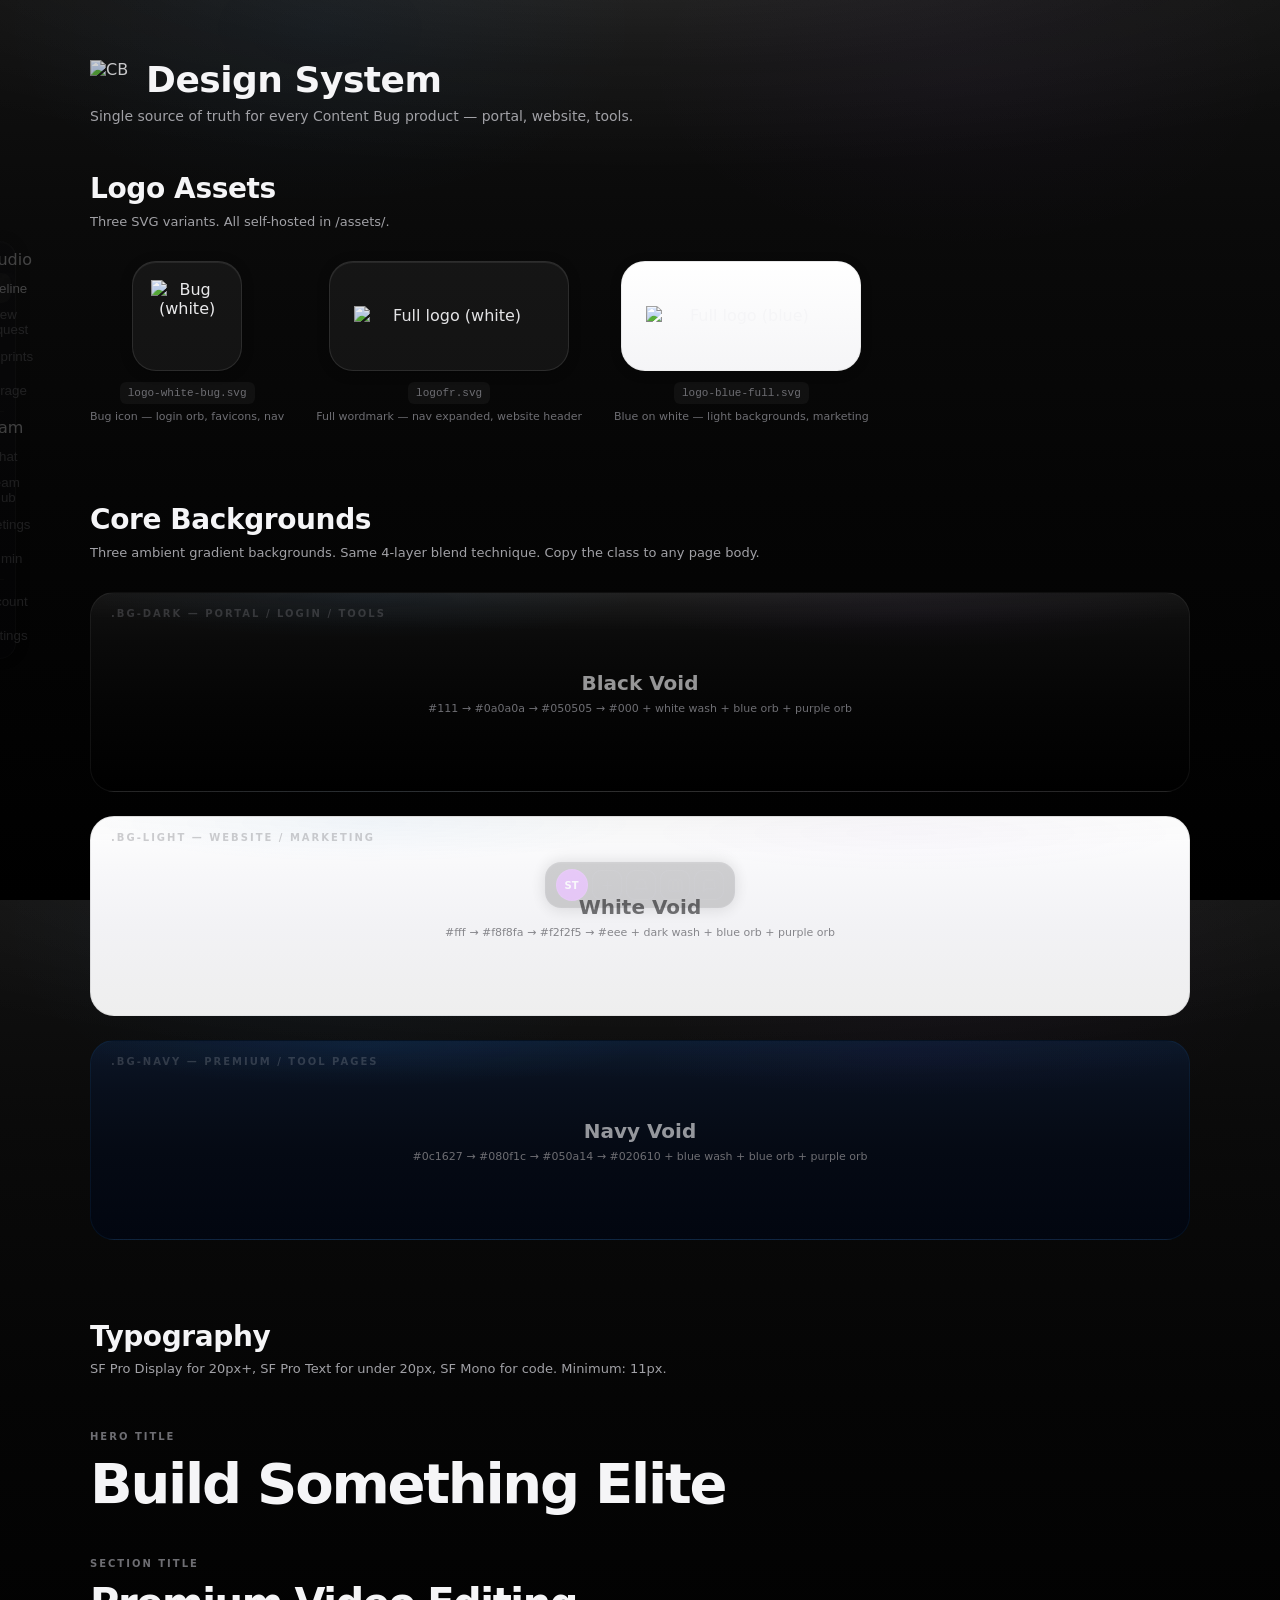
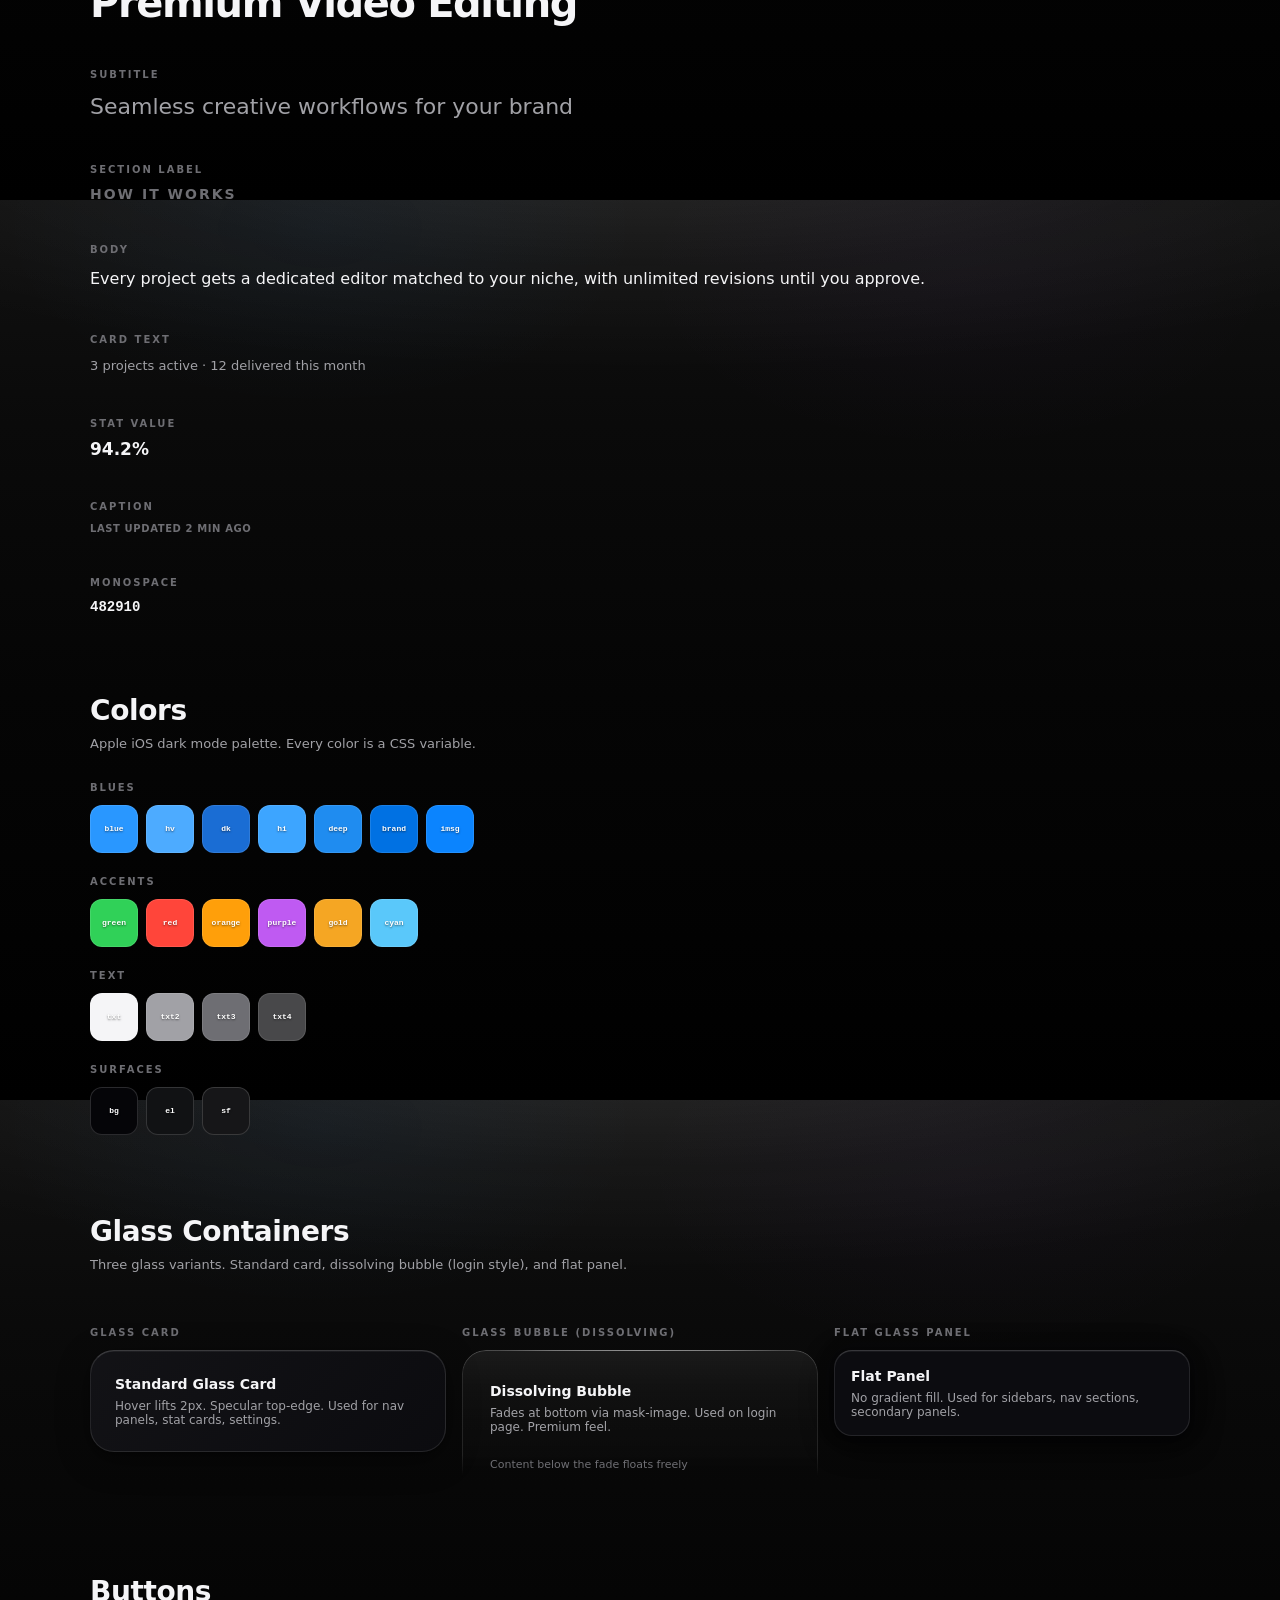
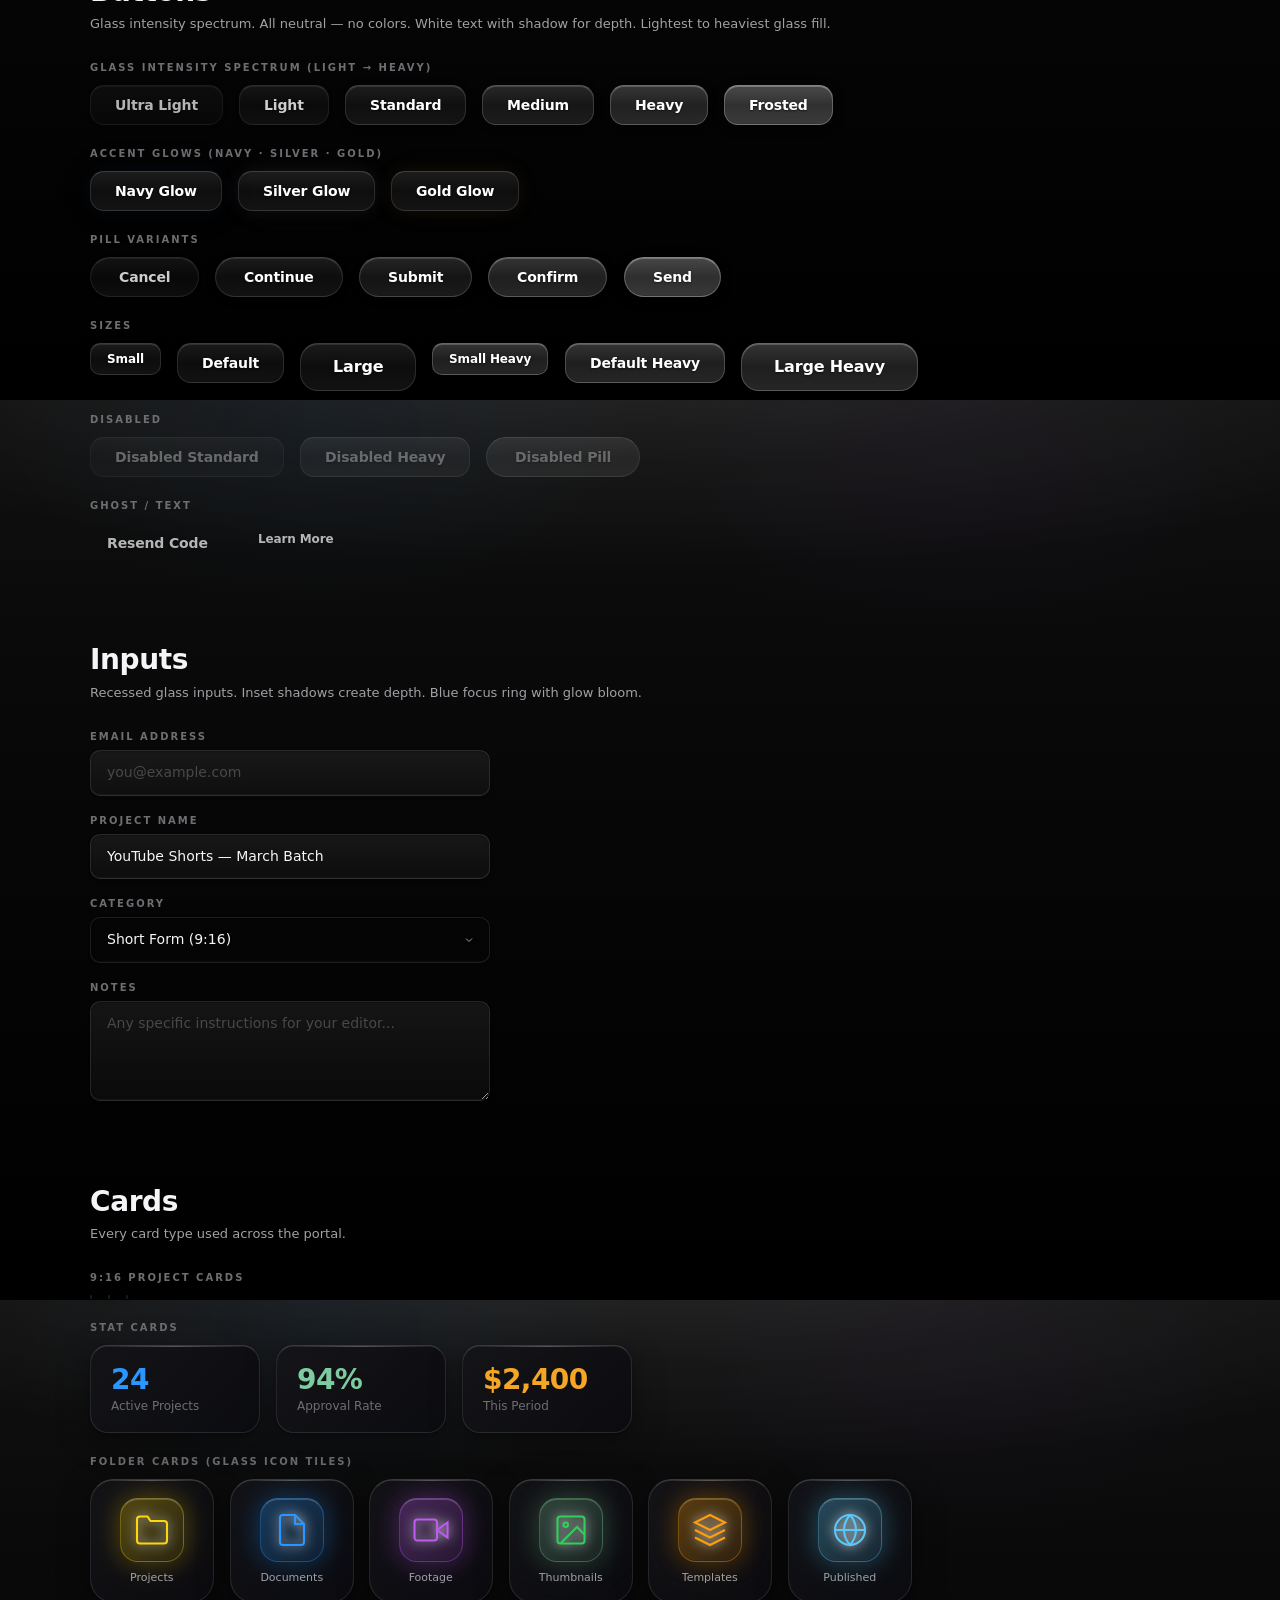
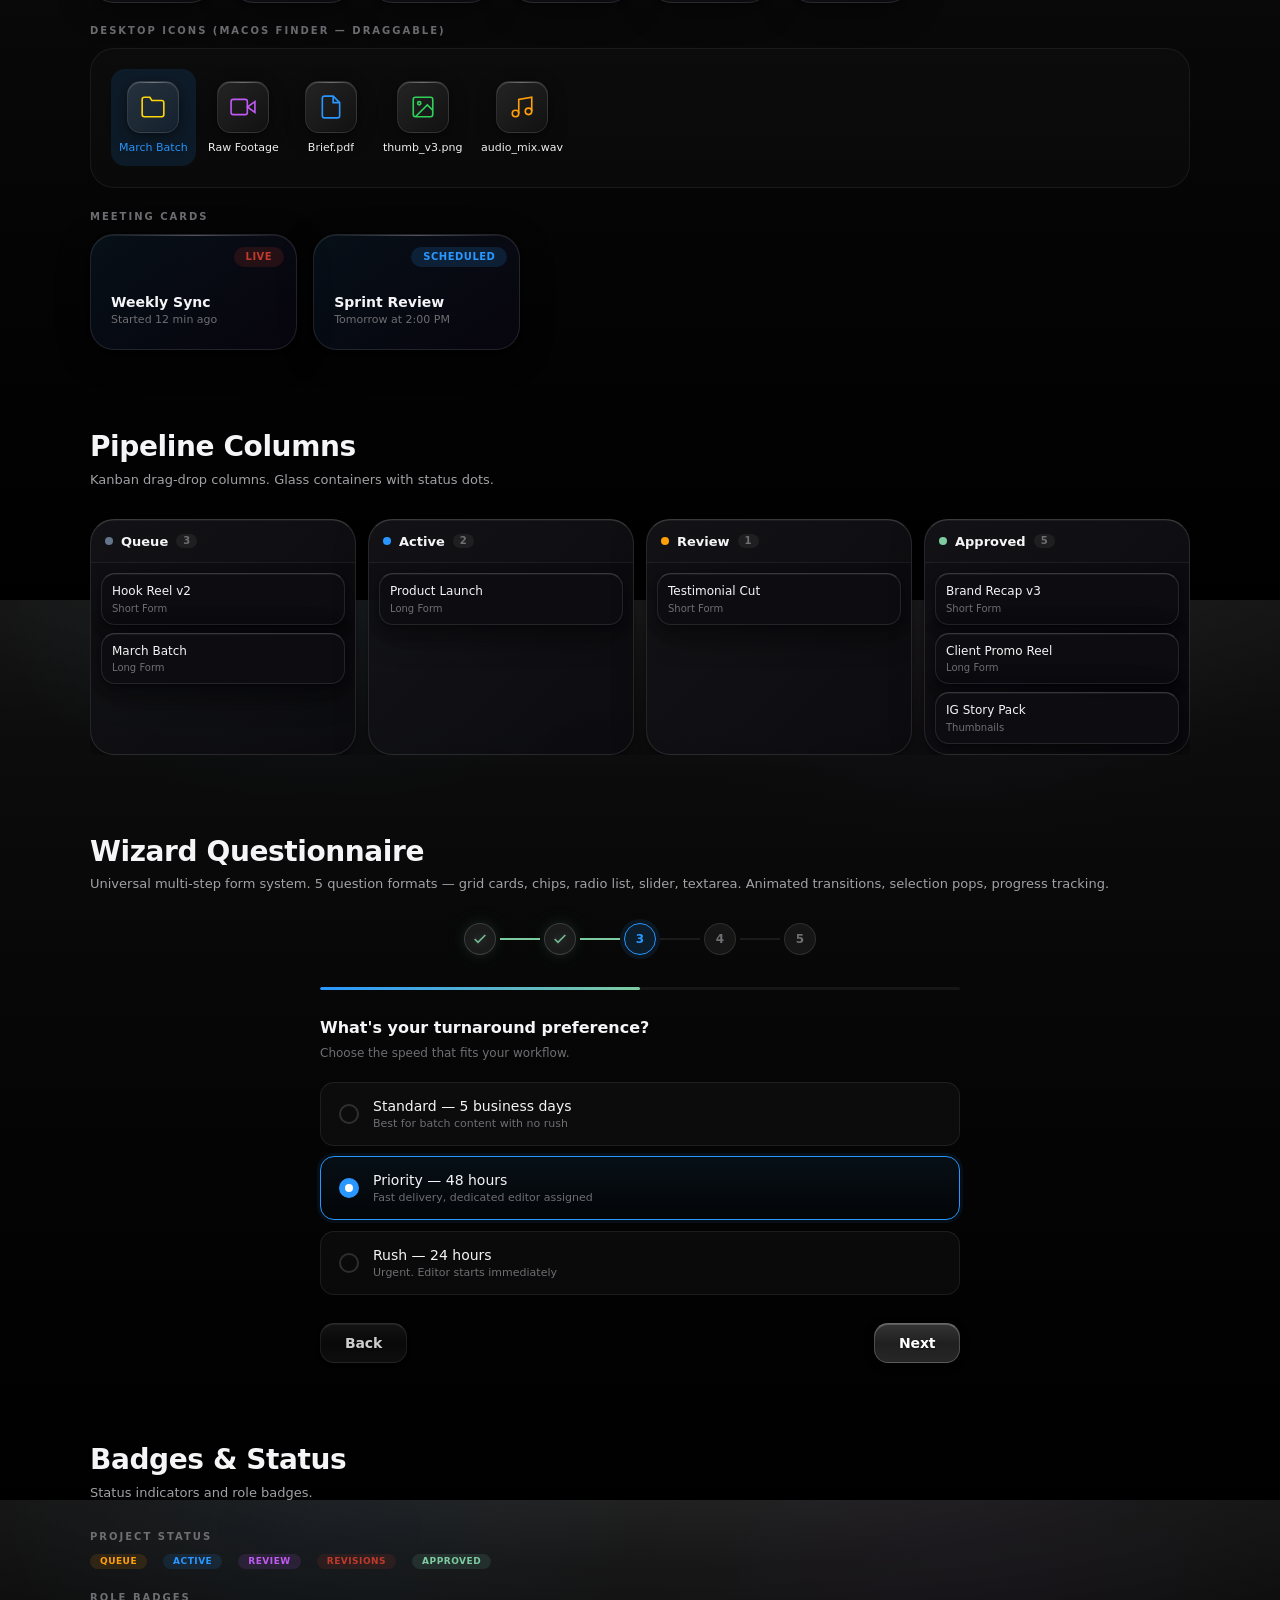
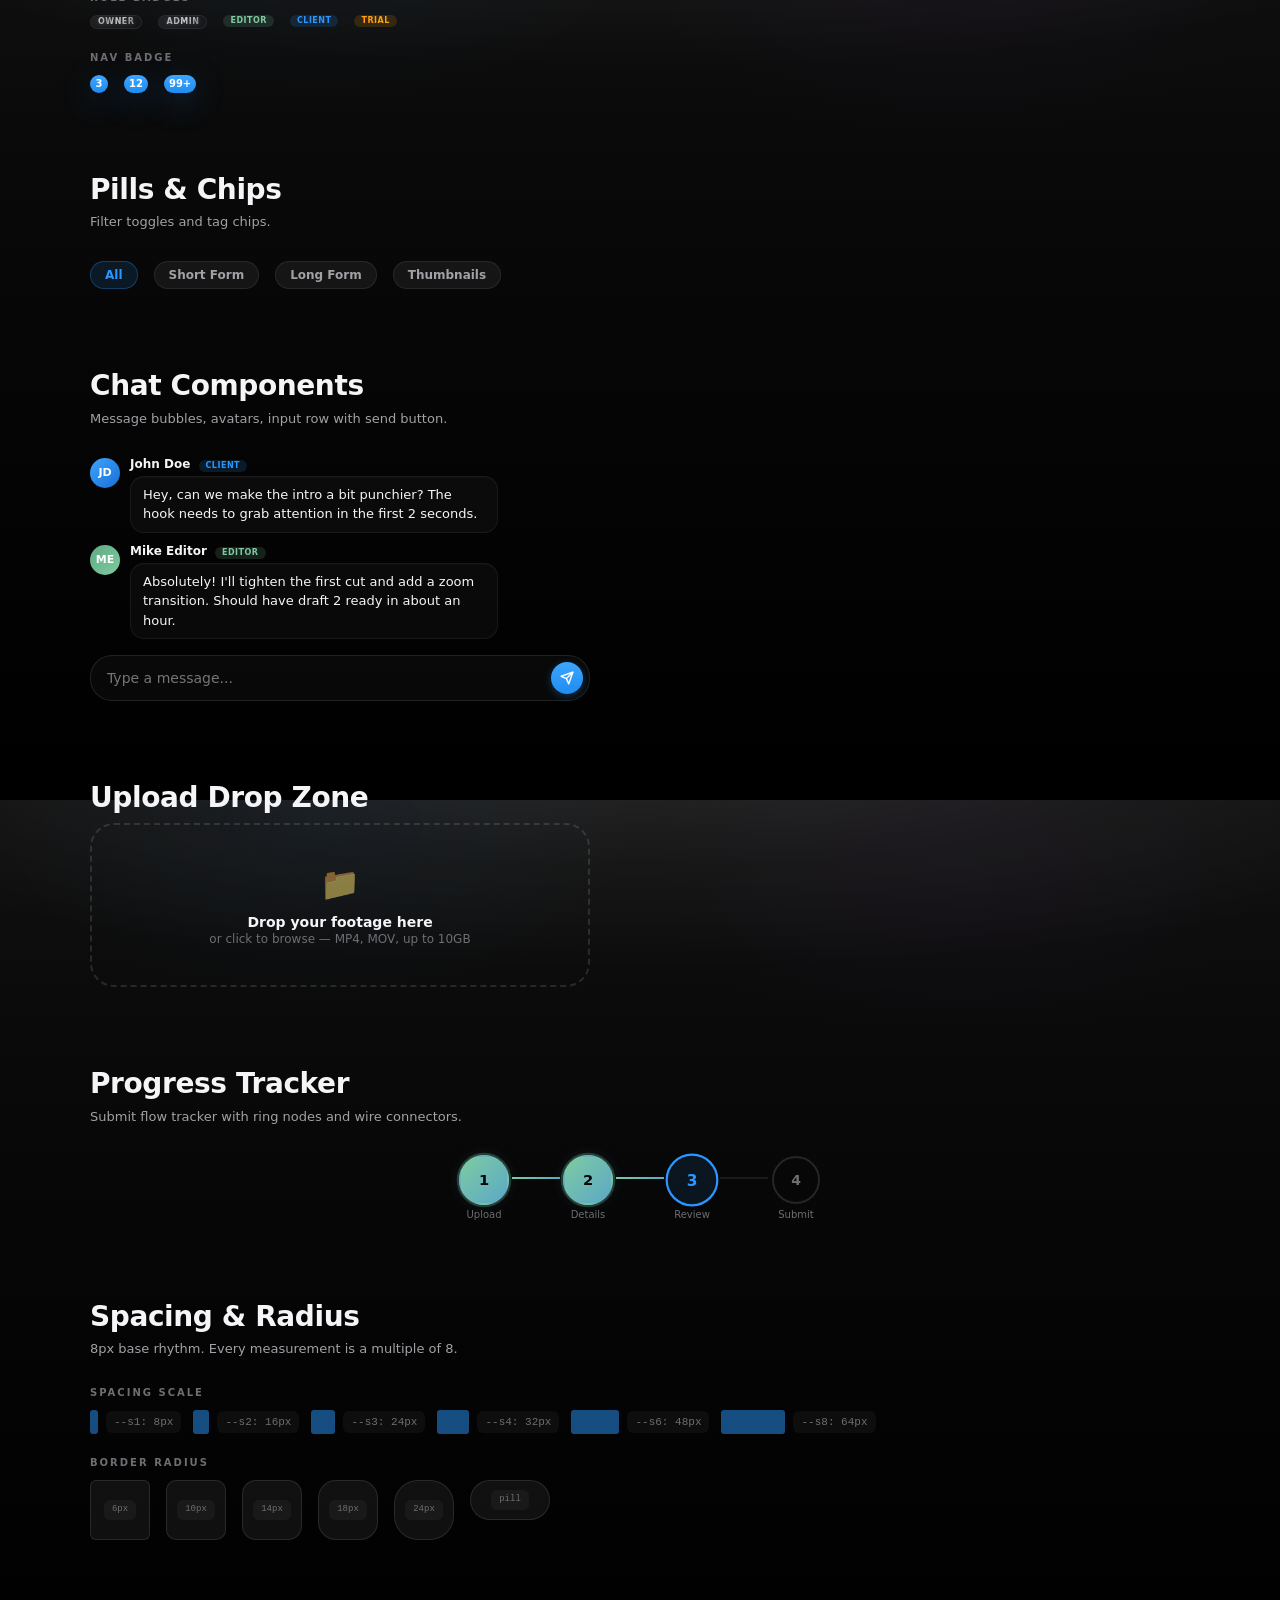
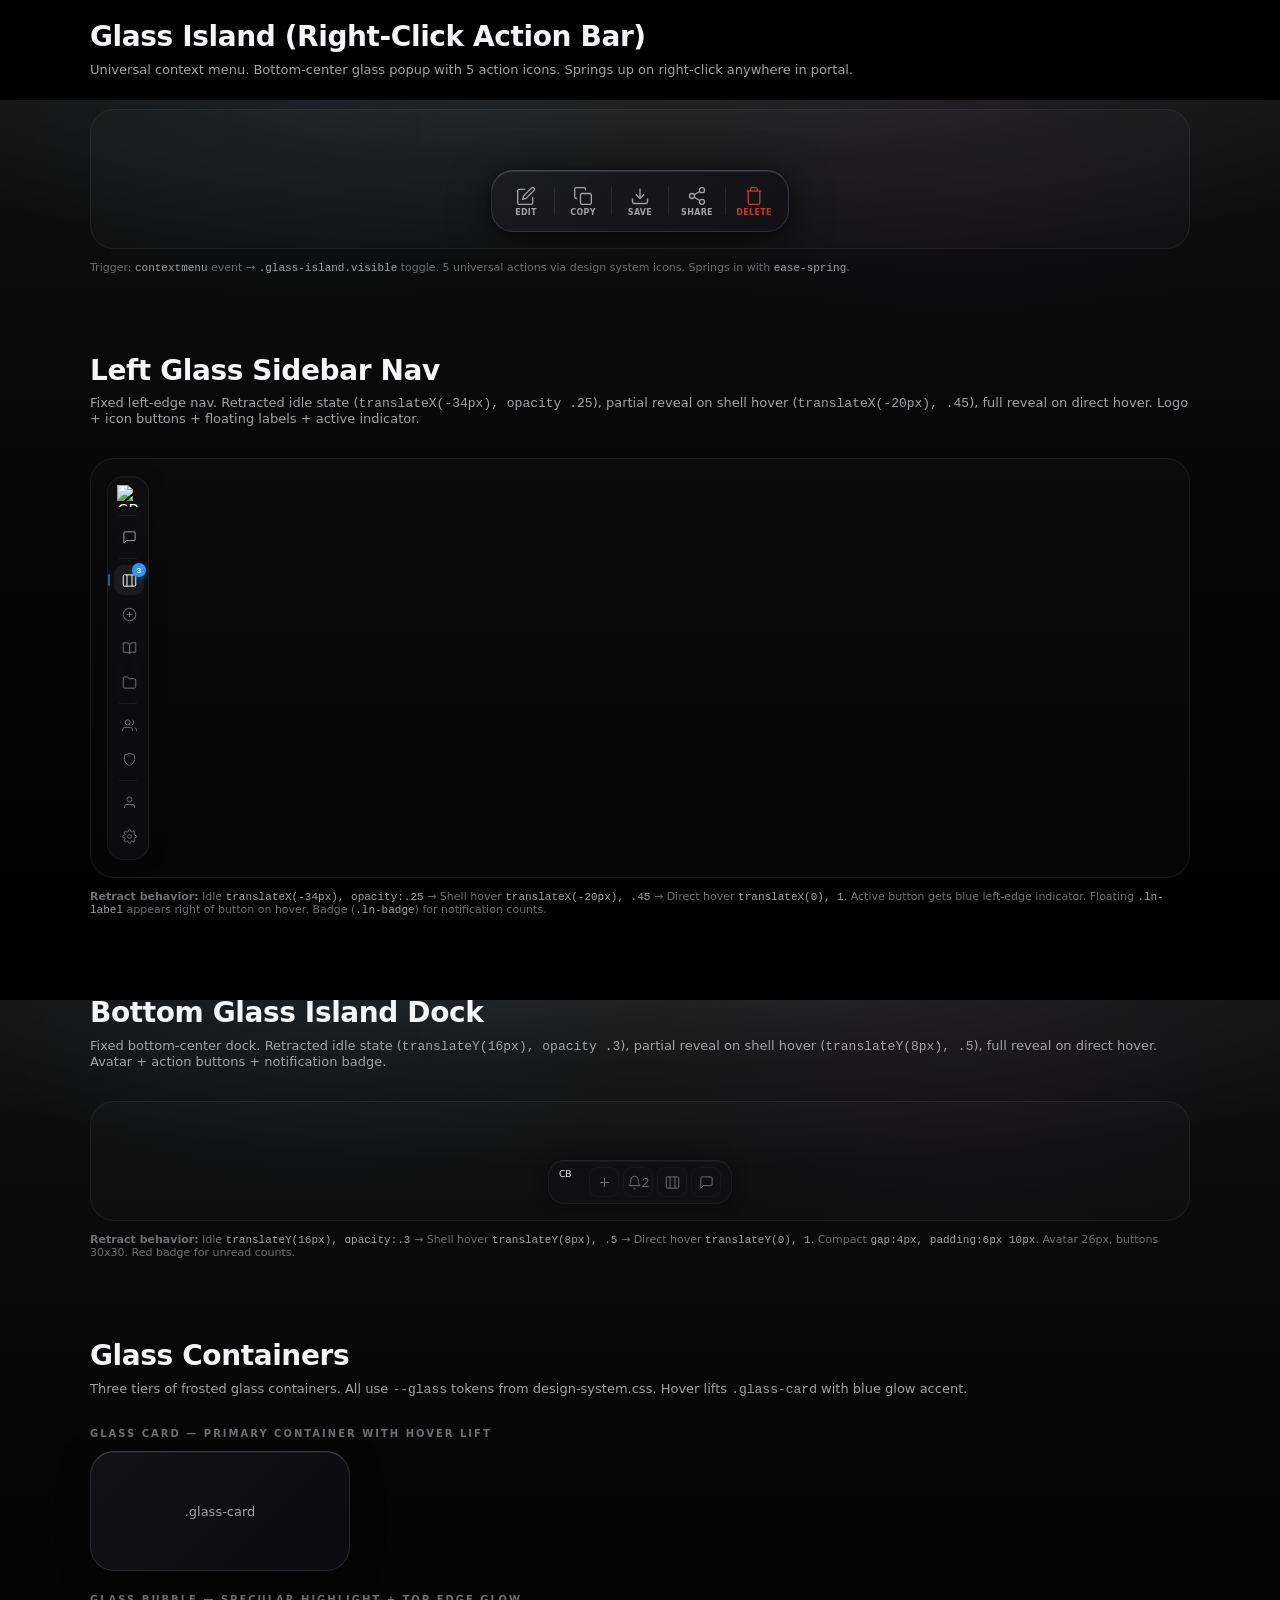
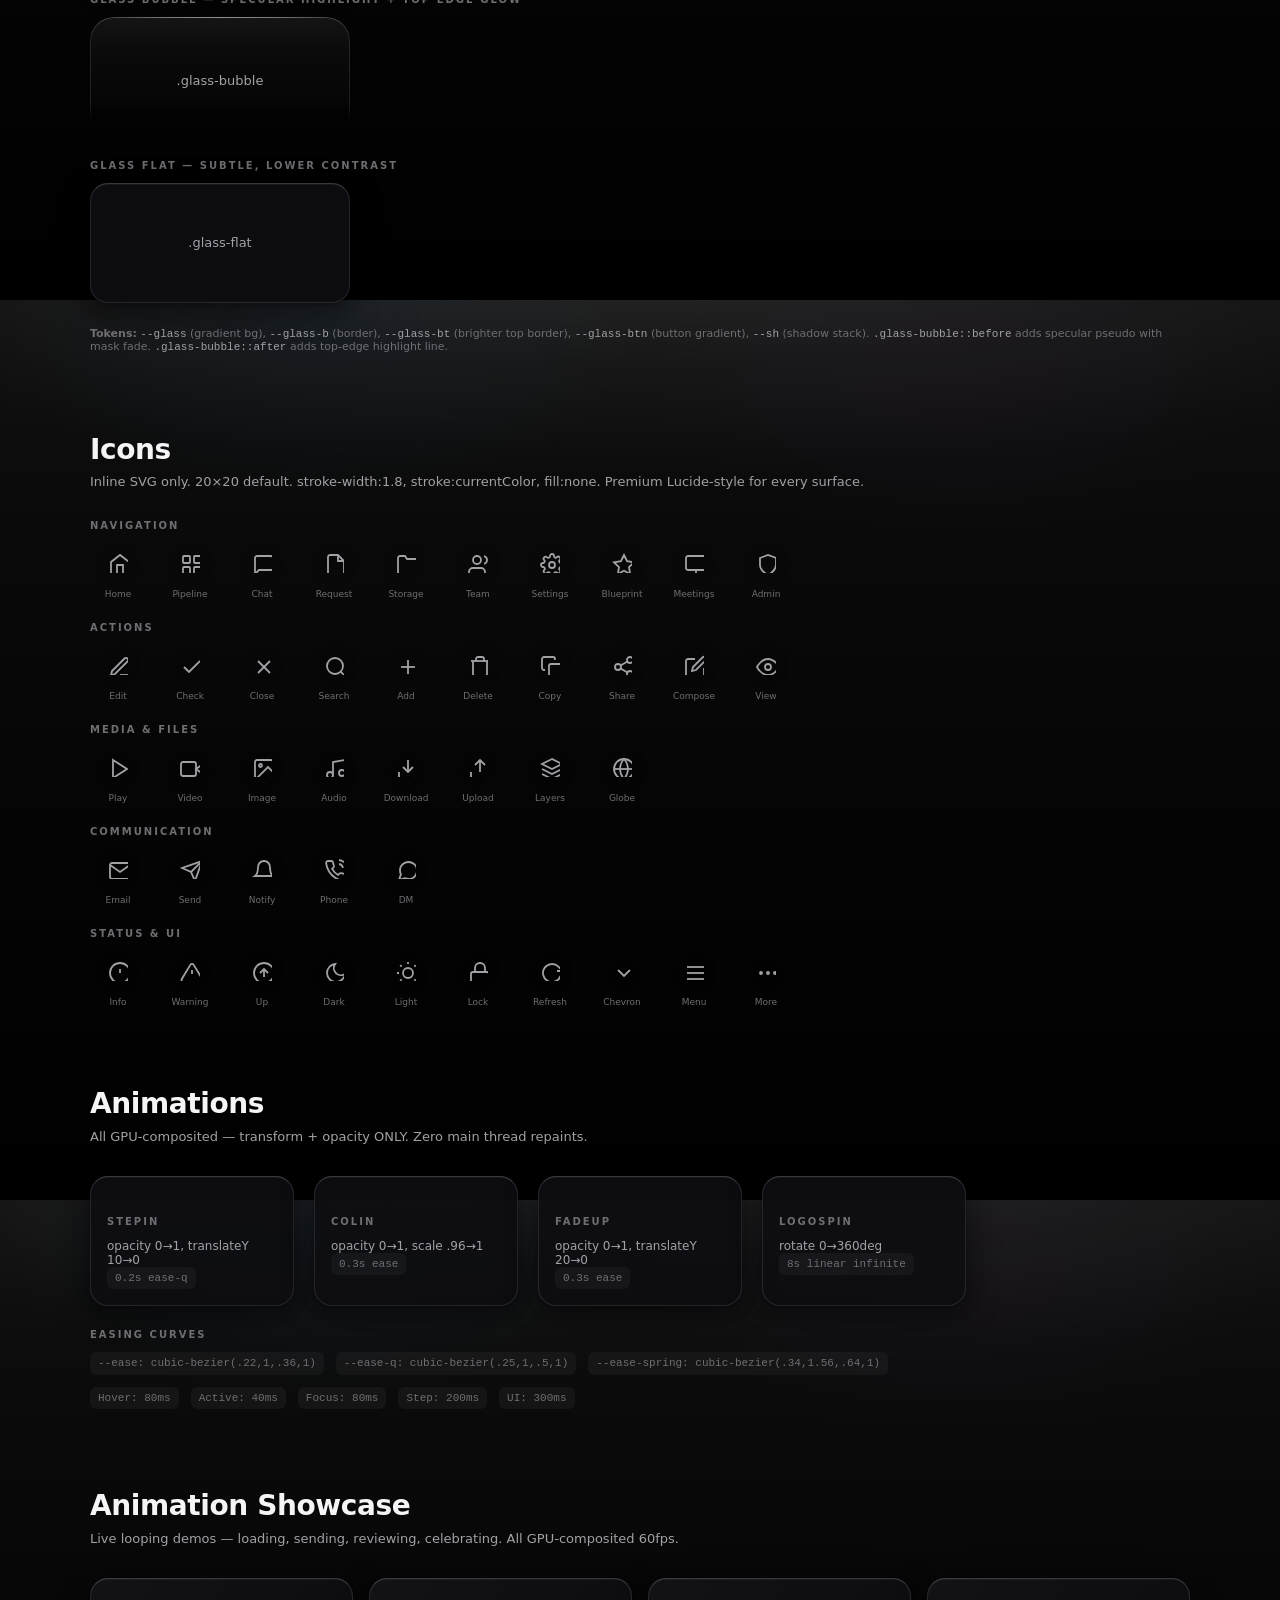
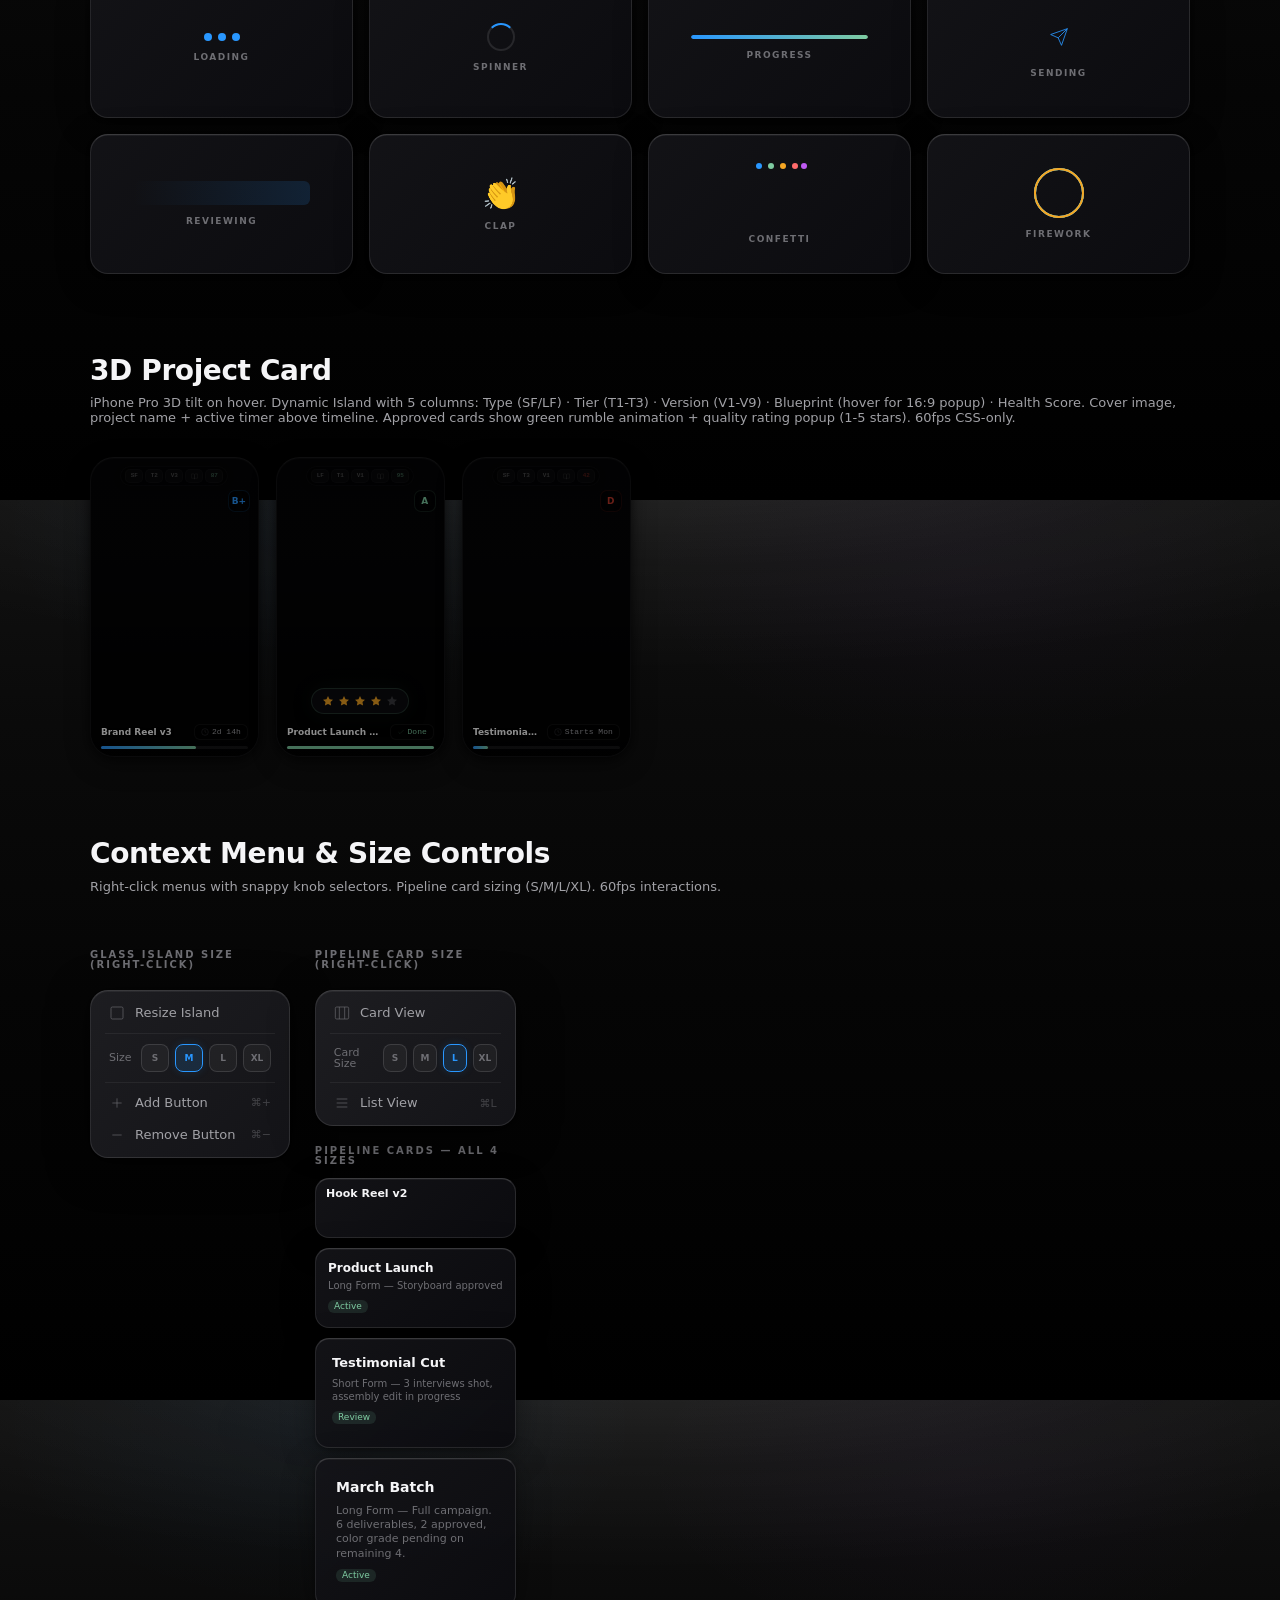
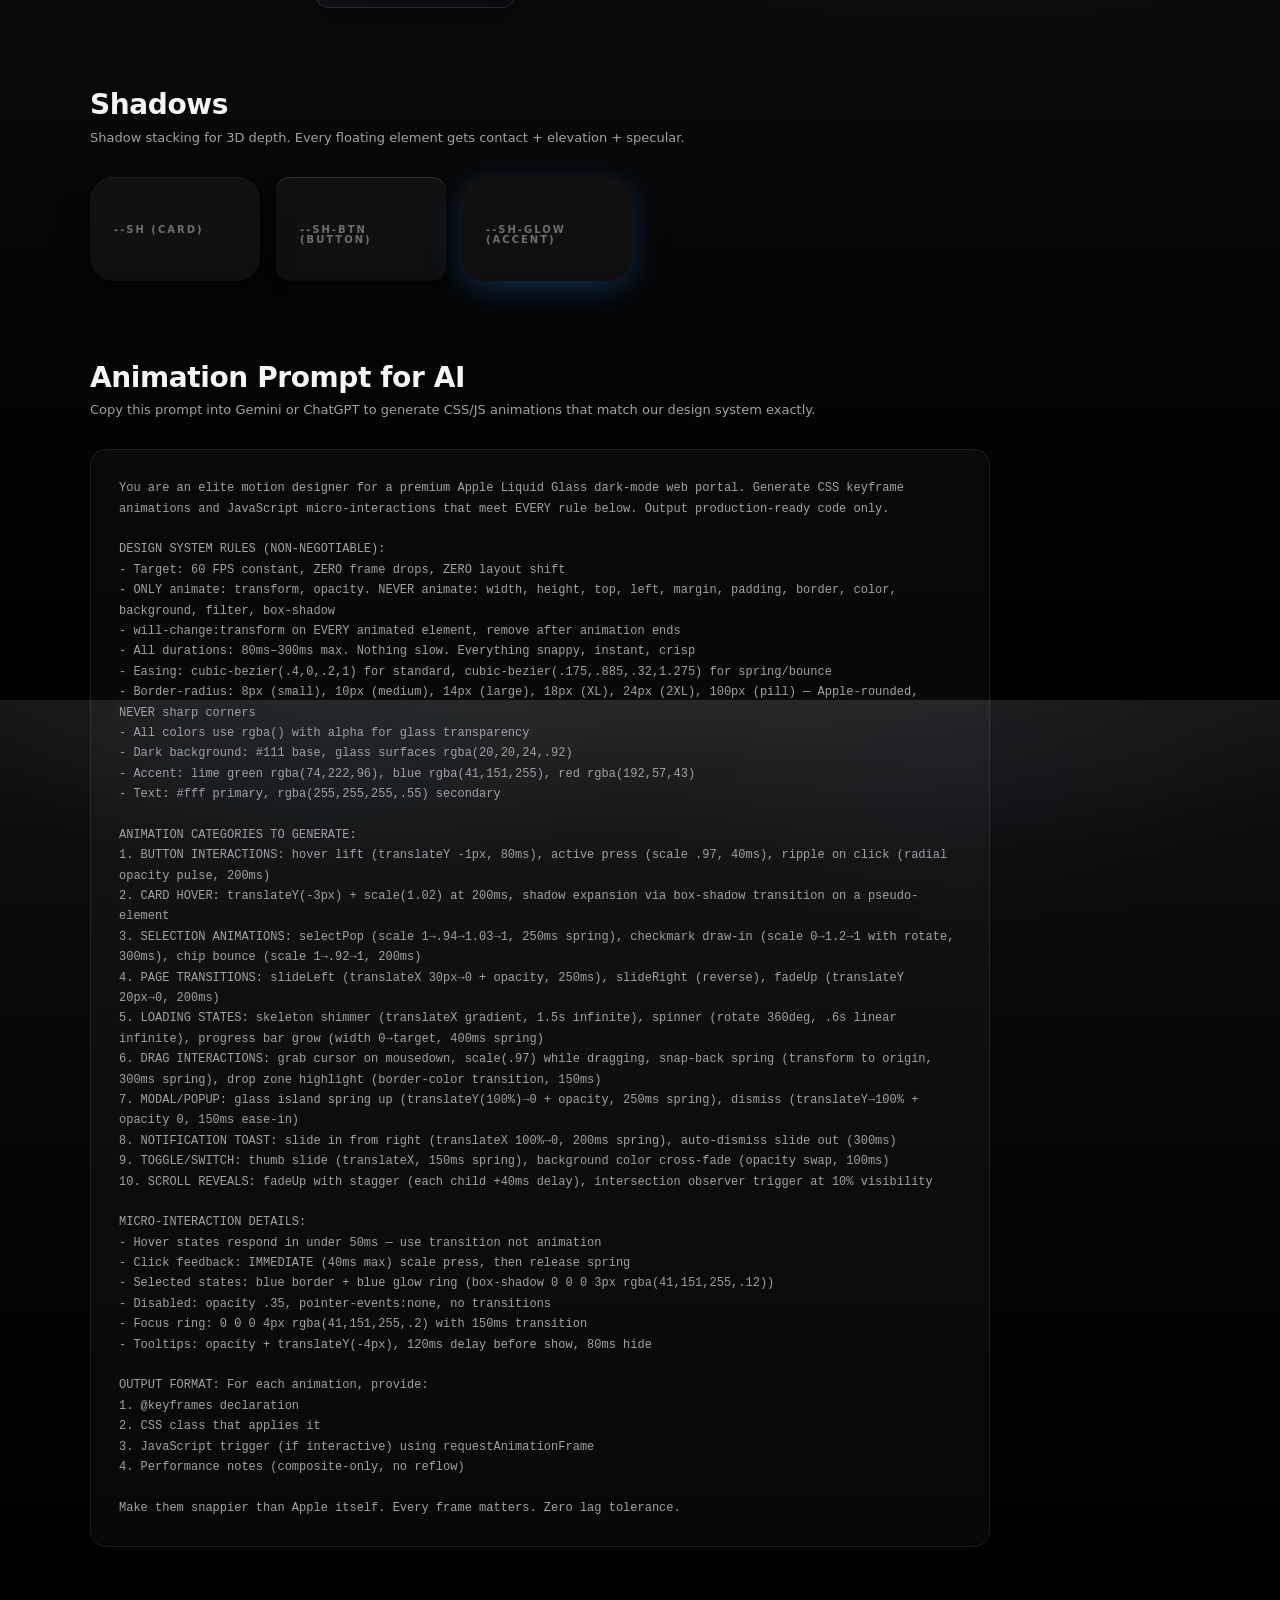
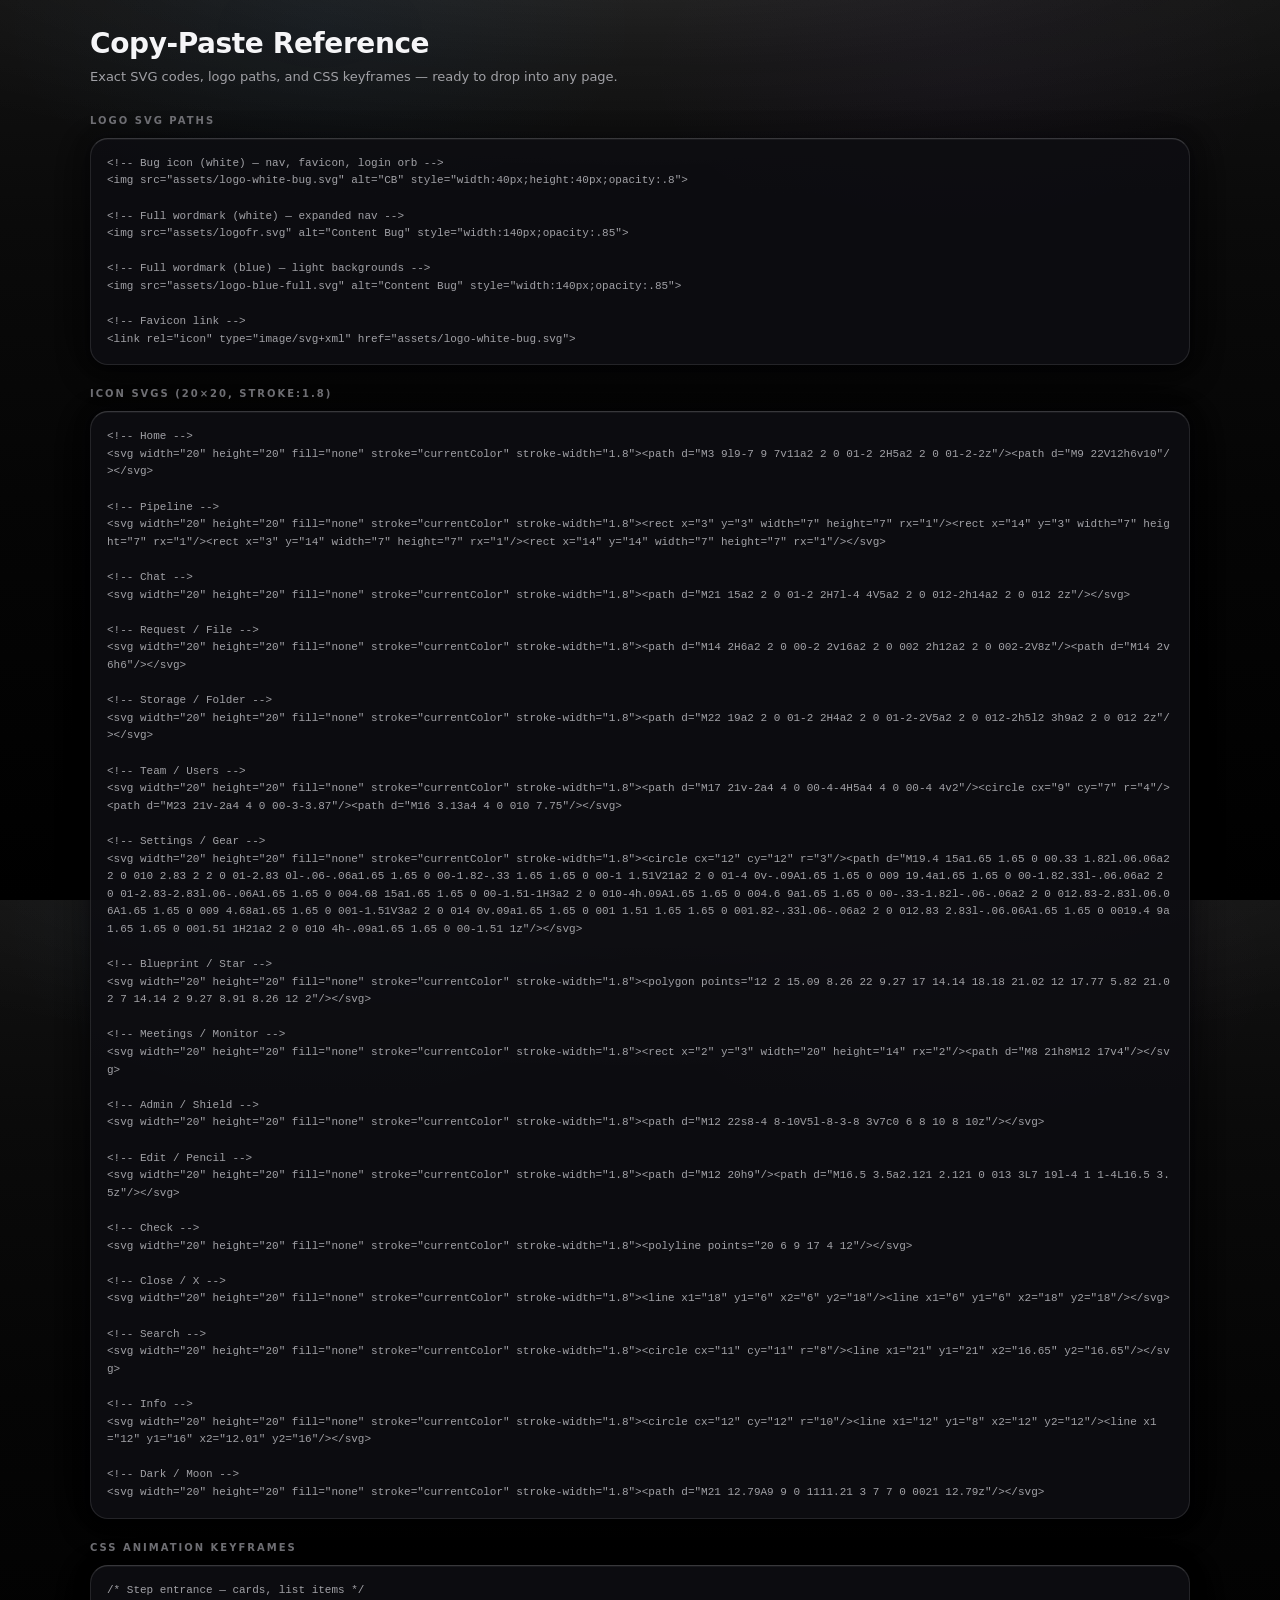
==== commit b0a3f326: "Update nav components + add glass container showcase - Left nav CSS: retract/reveal behavior (transl" ====
--- a/index.html
+++ b/index.html
@@ -666,54 +666,68 @@
 .card-3d .card-3d-bar-fill{height:100%;border-radius:2px;background:linear-gradient(90deg,var(--blue),var(--green))}
 
 /* ═══════════════════════════════
-   BOTTOM GLASS BAR (Dock-style)
+   BOTTOM GLASS ISLAND (Dock-style)
+   Compact, retracted into bottom edge. Reveals on hover.
    ═══════════════════════════════ */
-.bottom-island{position:fixed;bottom:12px;left:0;right:0;z-index:100;
-  height:56px;display:flex;align-items:flex-end;justify-content:center;padding:0 24px;
-  pointer-events:none}
-.bottom-island-inner{pointer-events:auto;display:flex;align-items:center;gap:6px;padding:8px 14px;
-  border-radius:20px;background:rgba(22,22,26,.75);border:1px solid rgba(255,255,255,.06);
-  border-top-color:rgba(255,255,255,.1);backdrop-filter:blur(28px);-webkit-backdrop-filter:blur(28px);
-  box-shadow:0 -2px 16px rgba(0,0,0,.35),0 4px 24px rgba(0,0,0,.25),inset 0 1px 0 rgba(255,255,255,.06);
-  -webkit-mask-image:linear-gradient(180deg,#000 0%,#000 75%,rgba(0,0,0,.3) 100%);
-  mask-image:linear-gradient(180deg,#000 0%,#000 75%,rgba(0,0,0,.3) 100%)}
-.bottom-island-inner .bi-btn{width:36px;height:36px;border-radius:12px;border:none;cursor:pointer;
-  background:rgba(255,255,255,.04);color:var(--txt3);display:flex;align-items:center;justify-content:center;
-  transition:background .06s,color .06s,transform .06s;
-  border:1px solid rgba(255,255,255,.04)}
-.bottom-island-inner .bi-btn:hover{background:rgba(255,255,255,.1);color:var(--txt);transform:scale(1.1);
+.bottom-island{position:fixed;bottom:8px;left:0;right:0;z-index:100;
+  display:flex;align-items:flex-end;justify-content:center;
+  pointer-events:none;
+  /* Idle: retracted ~40% into bottom edge */
+  transform:translateY(16px);opacity:.3;
+  transition:transform .3s var(--ease),opacity .3s var(--ease);will-change:transform,opacity}
+.bottom-island:hover{transform:translateY(0);opacity:1}
+.shell:hover .bottom-island{transform:translateY(8px);opacity:.5}
+.bottom-island-inner{pointer-events:auto;display:flex;align-items:center;gap:4px;padding:6px 10px;
+  border-radius:16px;background:rgba(18,18,22,.6);border:1px solid rgba(255,255,255,.05);
+  border-top-color:rgba(255,255,255,.08);backdrop-filter:blur(24px);-webkit-backdrop-filter:blur(24px);
+  box-shadow:0 -2px 16px rgba(0,0,0,.25),0 4px 16px rgba(0,0,0,.2),inset 0 1px 0 rgba(255,255,255,.04)}
+.bottom-island-inner .bi-btn{width:30px;height:30px;border-radius:9px;border:1px solid rgba(255,255,255,.04);cursor:pointer;
+  background:transparent;color:var(--txt3);display:flex;align-items:center;justify-content:center;
+  transition:background .06s,color .06s,transform .06s;position:relative}
+.bottom-island-inner .bi-btn:hover{background:rgba(255,255,255,.08);color:var(--txt);transform:scale(1.08);
   border-color:rgba(255,255,255,.1);box-shadow:0 2px 8px rgba(0,0,0,.3)}
-.bottom-island-inner .bi-btn svg{width:17px;height:17px}
+.bottom-island-inner .bi-btn svg{width:15px;height:15px;stroke-width:1.6}
 
 /* ═══════════════════════════════
    LEFT GLASS SIDEBAR NAV
    ═══════════════════════════════ */
-.left-nav{position:fixed;top:50%;left:12px;transform:translateY(-50%);z-index:99;
+.left-nav{position:fixed;top:50%;left:8px;z-index:99;
   display:flex;flex-direction:column;gap:4px;padding:8px 6px;
   border-radius:16px;background:rgba(18,18,22,.6);border:1px solid rgba(255,255,255,.05);
   border-right-color:rgba(255,255,255,.08);
   backdrop-filter:blur(24px);-webkit-backdrop-filter:blur(24px);
   box-shadow:2px 0 16px rgba(0,0,0,.25),inset 0 1px 0 rgba(255,255,255,.04);
-  opacity:.5;transition:opacity .3s ease,transform .3s ease;
-  -webkit-mask-image:linear-gradient(180deg,rgba(0,0,0,.4) 0%,#000 15%,#000 85%,rgba(0,0,0,.4) 100%);
-  mask-image:linear-gradient(180deg,rgba(0,0,0,.4) 0%,#000 15%,#000 85%,rgba(0,0,0,.4) 100%)}
-.left-nav:hover{opacity:1}
+  width:42px;overflow:visible;
+  /* Idle: retracted deep into left edge */
+  transform:translateY(-50%) translateX(-34px);opacity:.25;
+  transition:transform .3s var(--ease),opacity .3s var(--ease);will-change:transform,opacity}
+.left-nav:hover{transform:translateY(-50%) translateX(0);opacity:1}
+.shell:hover .left-nav{transform:translateY(-50%) translateX(-20px);opacity:.45}
+/* Logo */
+.ln-logo{display:block;width:22px;height:22px;margin:0 auto 2px;opacity:.7;transition:opacity .15s;pointer-events:none}
+.left-nav:hover .ln-logo{opacity:1}
+/* Nav buttons — fixed size, icon only */
 .left-nav .ln-btn{width:30px;height:30px;border-radius:9px;border:none;cursor:pointer;
   background:transparent;color:var(--txt3);display:flex;align-items:center;justify-content:center;
-  transition:background .06s,color .06s,transform .06s;position:relative}
-.left-nav .ln-btn:hover{background:rgba(255,255,255,.08);color:var(--txt);transform:scale(1.08)}
+  transition:background .04s,color .04s;position:relative;contain:layout style}
+.left-nav .ln-btn:hover{background:rgba(255,255,255,.08);color:var(--txt)}
 .left-nav .ln-btn.active{background:rgba(255,255,255,.06);color:var(--txt)}
 .left-nav .ln-btn.active::before{content:'';position:absolute;left:-6px;top:50%;transform:translateY(-50%);
   width:2px;height:12px;border-radius:1px;background:var(--blue);opacity:.6}
-.left-nav .ln-btn svg{width:15px;height:15px;stroke-width:1.6}
+.left-nav .ln-btn svg{width:15px;height:15px;stroke-width:1.6;flex-shrink:0}
 .left-nav .ln-sep{width:18px;height:1px;background:rgba(255,255,255,.06);margin:2px auto}
-/* Tooltip on hover */
-.left-nav .ln-btn .ln-tip{position:absolute;left:calc(100% + 10px);top:50%;transform:translateY(-50%) scale(.95);
-  opacity:0;pointer-events:none;transition:opacity .08s,transform .08s var(--ease);
-  padding:4px 8px;border-radius:6px;font:500 10px/1 var(--font);color:var(--txt);white-space:nowrap;
-  background:rgba(20,20,24,.95);border:1px solid rgba(255,255,255,.08);
-  box-shadow:0 4px 16px rgba(0,0,0,.5)}
-.left-nav .ln-btn:hover .ln-tip{opacity:1;transform:translateY(-50%) scale(1)}
+/* Floating labels — appear to the right outside the nav on button hover */
+.ln-label{position:absolute;left:calc(100% + 10px);top:50%;transform:translateY(-50%);
+  font-size:8px;font-weight:700;text-transform:uppercase;letter-spacing:1.2px;color:var(--txt2);
+  white-space:nowrap;user-select:none;pointer-events:none;
+  opacity:0;transition:opacity .12s;
+  text-shadow:0 1px 4px rgba(0,0,0,.7),0 0 12px rgba(0,0,0,.5)}
+.left-nav .ln-btn:hover .ln-label{opacity:1}
+/* Nav badge (notification count) */
+.ln-badge{position:absolute;top:-2px;right:-2px;min-width:14px;height:14px;padding:0 3px;border-radius:7px;
+  background:var(--blue);color:#fff;font-size:8px;font-weight:700;display:flex;align-items:center;justify-content:center;
+  box-shadow:0 2px 6px rgba(41,151,255,.35)}
+.ln-badge.zero{display:none}
 
 /* ═══════════════════════════════
    ANIMATION SHOWCASE DEMOS
@@ -1582,6 +1596,127 @@
   </div>
 
   <div class="sg-note" style="margin-top:12px">Trigger: <code style="color:var(--txt2)">contextmenu</code> event → <code style="color:var(--txt2)">.glass-island.visible</code> toggle. 5 universal actions via design system icons. Springs in with <code style="color:var(--txt2)">ease-spring</code>.</div>
+</div>
+
+<!-- ══════════ LEFT GLASS SIDEBAR NAV ══════════ -->
+<div class="sg-sec">
+  <h2>Left Glass Sidebar Nav</h2>
+  <p class="sg-sub">Fixed left-edge nav. Retracted idle state (<code style="color:var(--txt2)">translateX(-34px), opacity .25</code>), partial reveal on shell hover (<code style="color:var(--txt2)">translateX(-20px), .45</code>), full reveal on direct hover. Logo + icon buttons + floating labels + active indicator.</p>
+
+  <div style="position:relative;height:420px;background:rgba(255,255,255,.02);border:1px solid rgba(255,255,255,.06);border-radius:var(--r-2xl);overflow:hidden">
+    <!-- Static showcase version — not retracted -->
+    <nav class="left-nav" style="position:absolute;left:16px;top:50%;transform:translateY(-50%);opacity:1;pointer-events:auto">
+      <img class="ln-logo" src="https://assets.cdn.filesafe.space/mCNHhjy593eUueqfuqyU/media/685c436c7dbd377728cdbf85.svg" alt="CB" width="22" height="22" style="opacity:1">
+      <div class="ln-sep"></div>
+      <button class="ln-btn" style="color:var(--txt2)">
+        <svg viewBox="0 0 24 24" fill="none" stroke="currentColor"><path d="M21 15a2 2 0 01-2 2H7l-4 4V5a2 2 0 012-2h14a2 2 0 012 2z"/></svg>
+        <span class="ln-label" style="opacity:0">Chat</span>
+      </button>
+      <div class="ln-sep"></div>
+      <button class="ln-btn active">
+        <svg viewBox="0 0 24 24" fill="none" stroke="currentColor"><rect x="2" y="3" width="20" height="18" rx="2"/><path d="M8 3v18M16 3v18"/></svg>
+        <span class="ln-label" style="opacity:0">Pipeline</span>
+        <div class="ln-badge">3</div>
+      </button>
+      <button class="ln-btn">
+        <svg viewBox="0 0 24 24" fill="none" stroke="currentColor"><circle cx="12" cy="12" r="10"/><line x1="12" y1="8" x2="12" y2="16"/><line x1="8" y1="12" x2="16" y2="12"/></svg>
+        <span class="ln-label" style="opacity:0">Request</span>
+      </button>
+      <button class="ln-btn">
+        <svg viewBox="0 0 24 24" fill="none" stroke="currentColor"><path d="M2 3h6a4 4 0 014 4v14a3 3 0 00-3-3H2z"/><path d="M22 3h-6a4 4 0 00-4 4v14a3 3 0 013-3h7z"/></svg>
+        <span class="ln-label" style="opacity:0">Blueprints</span>
+      </button>
+      <button class="ln-btn">
+        <svg viewBox="0 0 24 24" fill="none" stroke="currentColor"><path d="M22 19a2 2 0 01-2 2H4a2 2 0 01-2-2V5a2 2 0 012-2h5l2 3h9a2 2 0 012 2z"/></svg>
+        <span class="ln-label" style="opacity:0">Storage</span>
+      </button>
+      <div class="ln-sep"></div>
+      <button class="ln-btn">
+        <svg viewBox="0 0 24 24" fill="none" stroke="currentColor"><path d="M17 21v-2a4 4 0 00-4-4H5a4 4 0 00-4 4v2"/><circle cx="9" cy="7" r="4"/><path d="M23 21v-2a4 4 0 00-3-3.87"/><path d="M16 3.13a4 4 0 010 7.75"/></svg>
+        <span class="ln-label" style="opacity:0">Team</span>
+      </button>
+      <button class="ln-btn">
+        <svg viewBox="0 0 24 24" fill="none" stroke="currentColor"><path d="M12 22s8-4 8-10V5l-8-3-8 3v7c0 6 8 10 8 10z"/></svg>
+        <span class="ln-label" style="opacity:0">Admin</span>
+      </button>
+      <div class="ln-sep"></div>
+      <button class="ln-btn">
+        <svg viewBox="0 0 24 24" fill="none" stroke="currentColor"><path d="M20 21v-2a4 4 0 00-4-4H8a4 4 0 00-4 4v2"/><circle cx="12" cy="7" r="4"/></svg>
+        <span class="ln-label" style="opacity:0">Account</span>
+      </button>
+      <button class="ln-btn">
+        <svg viewBox="0 0 24 24" fill="none" stroke="currentColor"><circle cx="12" cy="12" r="3"/><path d="M19.4 15a1.65 1.65 0 00.33 1.82l.06.06a2 2 0 010 2.83 2 2 0 01-2.83 0l-.06-.06a1.65 1.65 0 00-1.82-.33 1.65 1.65 0 00-1 1.51V21a2 2 0 01-4 0v-.09A1.65 1.65 0 009 19.4a1.65 1.65 0 00-1.82.33l-.06.06a2 2 0 01-2.83-2.83l.06-.06A1.65 1.65 0 004.68 15a1.65 1.65 0 00-1.51-1H3a2 2 0 010-4h.09A1.65 1.65 0 004.6 9a1.65 1.65 0 00-.33-1.82l-.06-.06a2 2 0 012.83-2.83l.06.06A1.65 1.65 0 009 4.68a1.65 1.65 0 001-1.51V3a2 2 0 014 0v.09a1.65 1.65 0 001 1.51 1.65 1.65 0 001.82-.33l.06-.06a2 2 0 012.83 2.83l-.06.06A1.65 1.65 0 0019.4 9a1.65 1.65 0 001.51 1H21a2 2 0 010 4h-.09a1.65 1.65 0 00-1.51 1z"/></svg>
+        <span class="ln-label" style="opacity:0">Settings</span>
+      </button>
+    </nav>
+  </div>
+
+  <div class="sg-note" style="margin-top:12px">
+    <strong>Retract behavior:</strong> Idle <code style="color:var(--txt2)">translateX(-34px), opacity:.25</code> → Shell hover <code style="color:var(--txt2)">translateX(-20px), .45</code> → Direct hover <code style="color:var(--txt2)">translateX(0), 1</code>. Active button gets blue left-edge indicator. Floating <code style="color:var(--txt2)">.ln-label</code> appears right of button on hover. Badge (<code style="color:var(--txt2)">.ln-badge</code>) for notification counts.
+  </div>
+</div>
+
+<!-- ══════════ BOTTOM GLASS ISLAND DOCK ══════════ -->
+<div class="sg-sec">
+  <h2>Bottom Glass Island Dock</h2>
+  <p class="sg-sub">Fixed bottom-center dock. Retracted idle state (<code style="color:var(--txt2)">translateY(16px), opacity .3</code>), partial reveal on shell hover (<code style="color:var(--txt2)">translateY(8px), .5</code>), full reveal on direct hover. Avatar + action buttons + notification badge.</p>
+
+  <div style="position:relative;height:120px;background:rgba(255,255,255,.02);border:1px solid rgba(255,255,255,.06);border-radius:var(--r-2xl);overflow:hidden;display:flex;align-items:flex-end;justify-content:center;padding-bottom:16px">
+    <!-- Static showcase version — not retracted -->
+    <div class="bottom-island" style="position:relative;bottom:auto;left:auto;right:auto;transform:none;opacity:1;pointer-events:auto">
+      <div class="bottom-island-inner">
+        <div class="bi-avatar" style="width:26px;height:26px;font-size:9px">CB</div>
+        <button class="bi-btn">
+          <svg viewBox="0 0 24 24" fill="none" stroke="currentColor"><line x1="12" y1="5" x2="12" y2="19"/><line x1="5" y1="12" x2="19" y2="12"/></svg>
+        </button>
+        <button class="bi-btn" style="position:relative">
+          <svg viewBox="0 0 24 24" fill="none" stroke="currentColor"><path d="M18 8A6 6 0 006 8c0 7-3 9-3 9h18s-3-2-3-9"/><path d="M13.73 21a2 2 0 01-3.46 0"/></svg>
+          <div class="bi-badge">2</div>
+        </button>
+        <button class="bi-btn">
+          <svg viewBox="0 0 24 24" fill="none" stroke="currentColor"><rect x="2" y="3" width="20" height="18" rx="2"/><path d="M8 3v18M16 3v18"/></svg>
+        </button>
+        <button class="bi-btn">
+          <svg viewBox="0 0 24 24" fill="none" stroke="currentColor"><path d="M21 15a2 2 0 01-2 2H7l-4 4V5a2 2 0 012-2h14a2 2 0 012 2z"/></svg>
+        </button>
+      </div>
+    </div>
+  </div>
+
+  <div class="sg-note" style="margin-top:12px">
+    <strong>Retract behavior:</strong> Idle <code style="color:var(--txt2)">translateY(16px), opacity:.3</code> → Shell hover <code style="color:var(--txt2)">translateY(8px), .5</code> → Direct hover <code style="color:var(--txt2)">translateY(0), 1</code>. Compact <code style="color:var(--txt2)">gap:4px, padding:6px 10px</code>. Avatar 26px, buttons 30x30. Red badge for unread counts.
+  </div>
+</div>
+
+<!-- ══════════ GLASS CONTAINERS ══════════ -->
+<div class="sg-sec">
+  <h2>Glass Containers</h2>
+  <p class="sg-sub">Three tiers of frosted glass containers. All use <code style="color:var(--txt2)">--glass</code> tokens from design-system.css. Hover lifts <code style="color:var(--txt2)">.glass-card</code> with blue glow accent.</p>
+
+  <span class="sg-label">Glass Card — Primary container with hover lift</span>
+  <div style="display:flex;gap:16px;flex-wrap:wrap;margin-bottom:24px">
+    <div class="glass-card" style="width:260px;min-height:120px;display:flex;align-items:center;justify-content:center">
+      <span style="color:var(--txt2);font-size:13px">.glass-card</span>
+    </div>
+  </div>
+
+  <span class="sg-label">Glass Bubble — Specular highlight + top edge glow</span>
+  <div style="display:flex;gap:16px;flex-wrap:wrap;margin-bottom:24px">
+    <div class="glass-bubble" style="width:260px;min-height:120px;display:flex;align-items:center;justify-content:center">
+      <span style="color:var(--txt2);font-size:13px">.glass-bubble</span>
+    </div>
+  </div>
+
+  <span class="sg-label">Glass Flat — Subtle, lower contrast</span>
+  <div style="display:flex;gap:16px;flex-wrap:wrap;margin-bottom:24px">
+    <div class="glass-flat" style="width:260px;min-height:120px;display:flex;align-items:center;justify-content:center">
+      <span style="color:var(--txt2);font-size:13px">.glass-flat</span>
+    </div>
+  </div>
+
+  <div class="sg-note" style="margin-top:12px">
+    <strong>Tokens:</strong> <code style="color:var(--txt2)">--glass</code> (gradient bg), <code style="color:var(--txt2)">--glass-b</code> (border), <code style="color:var(--txt2)">--glass-bt</code> (brighter top border), <code style="color:var(--txt2)">--glass-btn</code> (button gradient), <code style="color:var(--txt2)">--sh</code> (shadow stack). <code style="color:var(--txt2)">.glass-bubble::before</code> adds specular pseudo with mask fade. <code style="color:var(--txt2)">.glass-bubble::after</code> adds top-edge highlight line.
+  </div>
 </div>
 
 <!-- ══════════ ICONS ══════════ -->
@@ -2284,28 +2419,32 @@
 
 </div>
 
-<!-- Left Glass Sidebar Nav -->
+<!-- Left Glass Sidebar Nav (matches production index.html) -->
 <nav class="left-nav">
-  <button class="ln-btn active" title="Home"><svg viewBox="0 0 24 24" fill="none" stroke="currentColor"><path d="M3 9l9-7 9 7v11a2 2 0 01-2 2H5a2 2 0 01-2-2z"/></svg><span class="ln-tip">Home</span></button>
-  <button class="ln-btn" title="Pipeline"><svg viewBox="0 0 24 24" fill="none" stroke="currentColor"><rect x="2" y="3" width="20" height="18" rx="2"/><path d="M8 3v18M16 3v18"/></svg><span class="ln-tip">Pipeline</span></button>
-  <button class="ln-btn" title="Chat"><svg viewBox="0 0 24 24" fill="none" stroke="currentColor"><path d="M21 15a2 2 0 01-2 2H7l-4 4V5a2 2 0 012-2h14a2 2 0 012 2z"/></svg><span class="ln-tip">Chat</span></button>
-  <div class="ln-sep"></div>
-  <button class="ln-btn" title="New Request"><svg viewBox="0 0 24 24" fill="none" stroke="currentColor"><line x1="12" y1="5" x2="12" y2="19"/><line x1="5" y1="12" x2="19" y2="12"/></svg><span class="ln-tip">New Request</span></button>
-  <button class="ln-btn" title="Blueprint"><svg viewBox="0 0 24 24" fill="none" stroke="currentColor"><path d="M2 3h6a4 4 0 014 4v14a3 3 0 00-3-3H2z"/><path d="M22 3h-6a4 4 0 00-4 4v14a3 3 0 013-3h7z"/></svg><span class="ln-tip">Blueprint</span></button>
+  <div class="ln-cat">Studio</div>
+  <button class="ln-btn active" title="Pipeline"><svg viewBox="0 0 24 24" fill="none" stroke="currentColor"><rect x="2" y="3" width="20" height="18" rx="2"/><path d="M8 3v18M16 3v18"/></svg><span class="ln-tip">Pipeline</span></button>
+  <button class="ln-btn" title="New Request"><svg viewBox="0 0 24 24" fill="none" stroke="currentColor"><circle cx="12" cy="12" r="10"/><line x1="12" y1="8" x2="12" y2="16"/><line x1="8" y1="12" x2="16" y2="12"/></svg><span class="ln-tip">New Request</span></button>
+  <button class="ln-btn" title="Blueprints"><svg viewBox="0 0 24 24" fill="none" stroke="currentColor"><path d="M2 3h6a4 4 0 014 4v14a3 3 0 00-3-3H2z"/><path d="M22 3h-6a4 4 0 00-4 4v14a3 3 0 013-3h7z"/></svg><span class="ln-tip">Blueprints</span></button>
   <button class="ln-btn" title="Storage"><svg viewBox="0 0 24 24" fill="none" stroke="currentColor"><path d="M22 19a2 2 0 01-2 2H4a2 2 0 01-2-2V5a2 2 0 012-2h5l2 3h9a2 2 0 012 2z"/></svg><span class="ln-tip">Storage</span></button>
   <div class="ln-sep"></div>
-  <button class="ln-btn" title="Team"><svg viewBox="0 0 24 24" fill="none" stroke="currentColor"><path d="M17 21v-2a4 4 0 00-4-4H5a4 4 0 00-4 4v2"/><circle cx="9" cy="7" r="4"/><path d="M23 21v-2a4 4 0 00-3-3.87"/><path d="M16 3.13a4 4 0 010 7.75"/></svg><span class="ln-tip">Team</span></button>
+  <div class="ln-cat">Team</div>
+  <button class="ln-btn" title="Chat"><svg viewBox="0 0 24 24" fill="none" stroke="currentColor"><path d="M21 15a2 2 0 01-2 2H7l-4 4V5a2 2 0 012-2h14a2 2 0 012 2z"/></svg><span class="ln-tip">Chat</span></button>
+  <button class="ln-btn" title="Team Hub"><svg viewBox="0 0 24 24" fill="none" stroke="currentColor"><path d="M17 21v-2a4 4 0 00-4-4H5a4 4 0 00-4 4v2"/><circle cx="9" cy="7" r="4"/><path d="M23 21v-2a4 4 0 00-3-3.87"/><path d="M16 3.13a4 4 0 010 7.75"/></svg><span class="ln-tip">Team Hub</span></button>
+  <button class="ln-btn" title="Meetings"><svg viewBox="0 0 24 24" fill="none" stroke="currentColor"><rect x="3" y="4" width="18" height="18" rx="2"/><path d="M16 2v4M8 2v4M3 10h18"/></svg><span class="ln-tip">Meetings</span></button>
+  <button class="ln-btn" title="Admin"><svg viewBox="0 0 24 24" fill="none" stroke="currentColor"><path d="M12 22s8-4 8-10V5l-8-3-8 3v7c0 6 8 10 8 10z"/></svg><span class="ln-tip">Admin</span></button>
+  <div class="ln-sep"></div>
+  <button class="ln-btn" title="Account"><svg viewBox="0 0 24 24" fill="none" stroke="currentColor"><path d="M20 21v-2a4 4 0 00-4-4H8a4 4 0 00-4 4v2"/><circle cx="12" cy="7" r="4"/></svg><span class="ln-tip">Account</span></button>
   <button class="ln-btn" title="Settings"><svg viewBox="0 0 24 24" fill="none" stroke="currentColor"><circle cx="12" cy="12" r="3"/><path d="M19.4 15a1.65 1.65 0 00.33 1.82l.06.06a2 2 0 010 2.83 2 2 0 01-2.83 0l-.06-.06a1.65 1.65 0 00-1.82-.33 1.65 1.65 0 00-1 1.51V21a2 2 0 01-4 0v-.09A1.65 1.65 0 009 19.4a1.65 1.65 0 00-1.82.33l-.06.06a2 2 0 01-2.83-2.83l.06-.06A1.65 1.65 0 004.68 15a1.65 1.65 0 00-1.51-1H3a2 2 0 010-4h.09A1.65 1.65 0 004.6 9a1.65 1.65 0 00-.33-1.82l-.06-.06a2 2 0 012.83-2.83l.06.06A1.65 1.65 0 009 4.68a1.65 1.65 0 001-1.51V3a2 2 0 014 0v.09a1.65 1.65 0 001 1.51 1.65 1.65 0 001.82-.33l.06-.06a2 2 0 012.83 2.83l-.06.06A1.65 1.65 0 0019.4 9a1.65 1.65 0 001.51 1H21a2 2 0 010 4h-.09a1.65 1.65 0 00-1.51 1z"/></svg><span class="ln-tip">Settings</span></button>
 </nav>
 
-<!-- Bottom Glass Bar -->
+<!-- Bottom Glass Island (matches production index.html) -->
 <div class="bottom-island">
   <div class="bottom-island-inner">
-    <button class="bi-btn" title="New Request"><!-- + icon --><svg viewBox="0 0 24 24" fill="none" stroke="currentColor"><line x1="12" y1="5" x2="12" y2="19"/><line x1="5" y1="12" x2="19" y2="12"/></svg></button>
-    <button class="bi-btn" title="Blueprint"><!-- book icon --><svg viewBox="0 0 24 24" fill="none" stroke="currentColor"><path d="M2 3h6a4 4 0 014 4v14a3 3 0 00-3-3H2z"/><path d="M22 3h-6a4 4 0 00-4 4v14a3 3 0 013-3h7z"/></svg></button>
-    <button class="bi-btn" title="Pipeline"><!-- kanban icon --><svg viewBox="0 0 24 24" fill="none" stroke="currentColor"><rect x="2" y="3" width="20" height="18" rx="2"/><path d="M8 3v18M16 3v18"/></svg></button>
-    <button class="bi-btn" title="Storage"><!-- folder icon --><svg viewBox="0 0 24 24" fill="none" stroke="currentColor"><path d="M22 19a2 2 0 01-2 2H4a2 2 0 01-2-2V5a2 2 0 012-2h5l2 3h9a2 2 0 012 2z"/></svg></button>
-    <button class="bi-btn" title="Messages"><!-- message icon --><svg viewBox="0 0 24 24" fill="none" stroke="currentColor"><path d="M21 15a2 2 0 01-2 2H7l-4 4V5a2 2 0 012-2h14a2 2 0 012 2z"/></svg></button>
+    <div class="bi-avatar" style="width:32px;height:32px;border-radius:50%;background:var(--purple,#bf5af2);display:flex;align-items:center;justify-content:center;font-size:10px;font-weight:700;color:#fff;flex-shrink:0;cursor:pointer;border:1px solid rgba(255,255,255,.08)">ST</div>
+    <button class="bi-btn" title="New Request"><svg viewBox="0 0 24 24" fill="none" stroke="currentColor"><line x1="12" y1="5" x2="12" y2="19"/><line x1="5" y1="12" x2="19" y2="12"/></svg></button>
+    <button class="bi-btn" title="Notifications"><svg viewBox="0 0 24 24" fill="none" stroke="currentColor"><path d="M18 8A6 6 0 006 8c0 7-3 9-3 9h18s-3-2-3-9"/><path d="M13.73 21a2 2 0 01-3.46 0"/></svg></button>
+    <button class="bi-btn" title="Pipeline"><svg viewBox="0 0 24 24" fill="none" stroke="currentColor"><rect x="2" y="3" width="20" height="18" rx="2"/><path d="M8 3v18M16 3v18"/></svg></button>
+    <button class="bi-btn" title="Chat"><svg viewBox="0 0 24 24" fill="none" stroke="currentColor"><path d="M21 15a2 2 0 01-2 2H7l-4 4V5a2 2 0 012-2h14a2 2 0 012 2z"/></svg></button>
   </div>
 </div>
 
